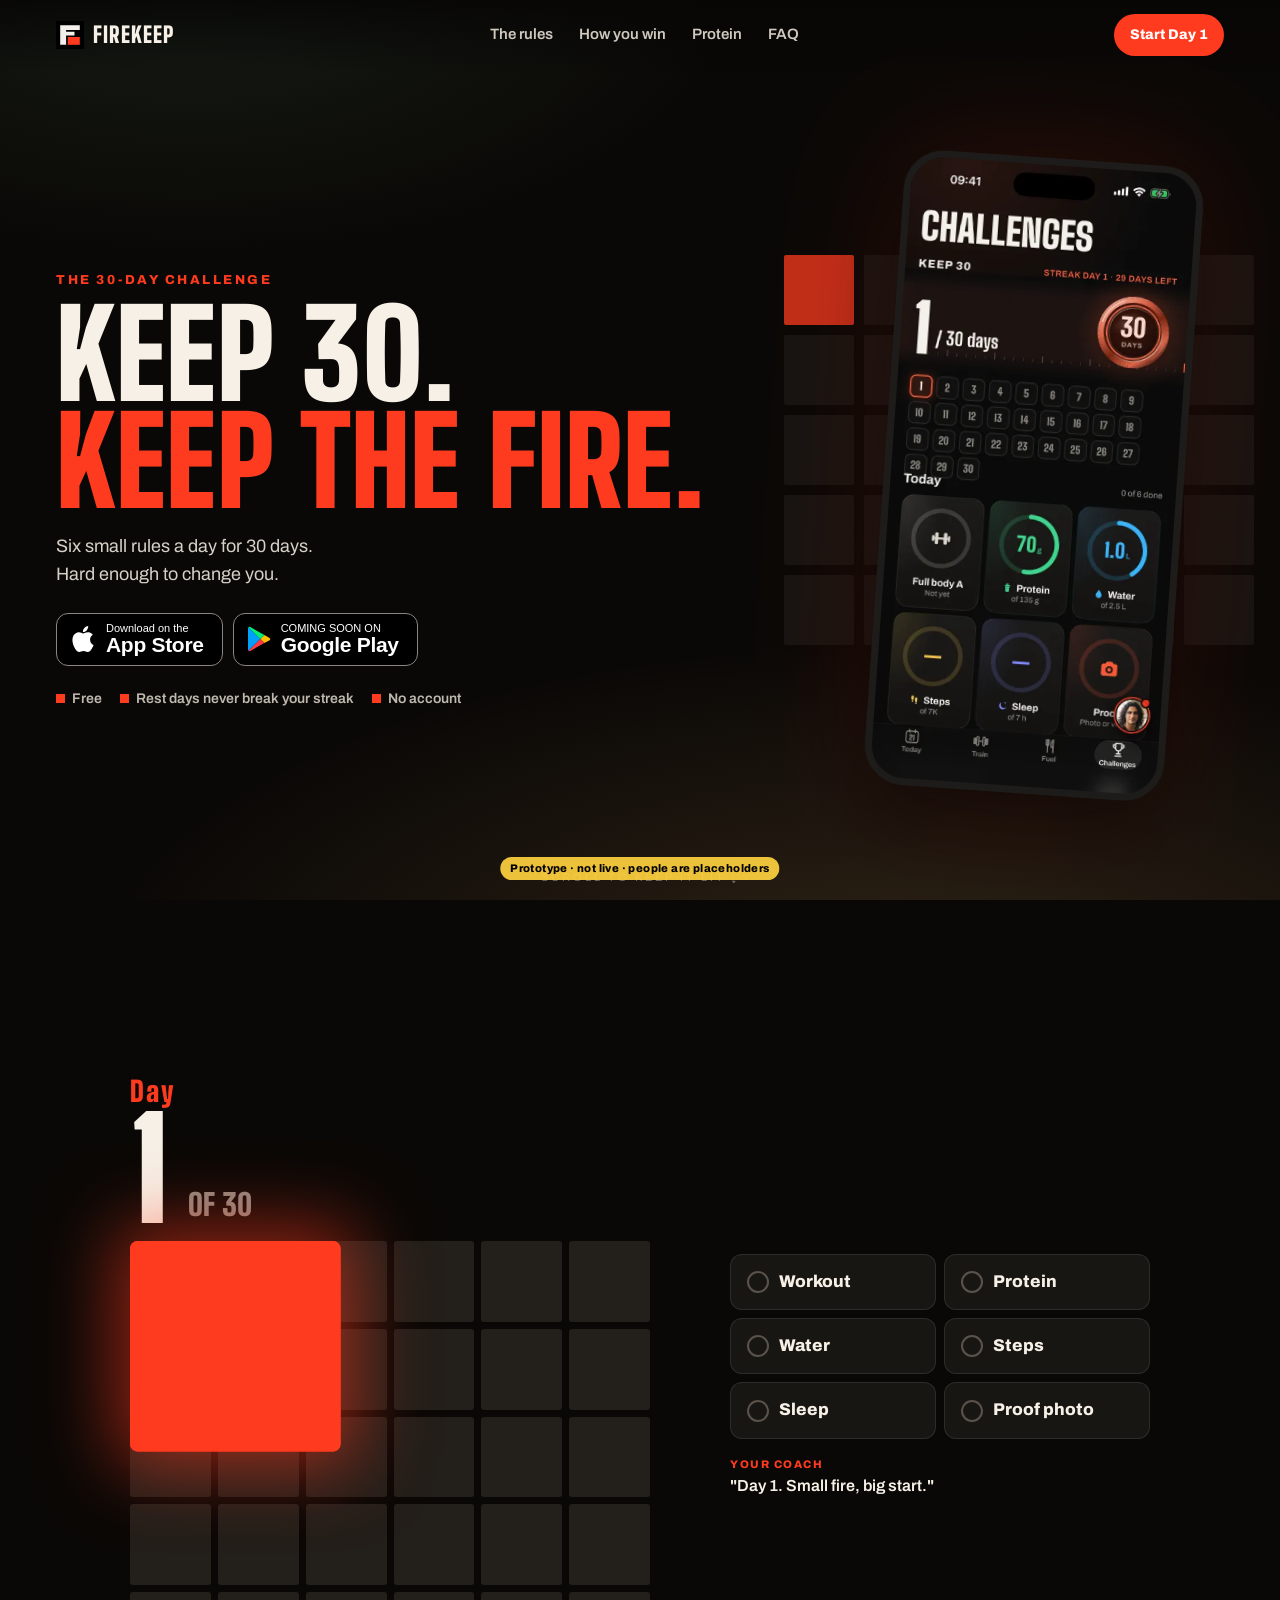
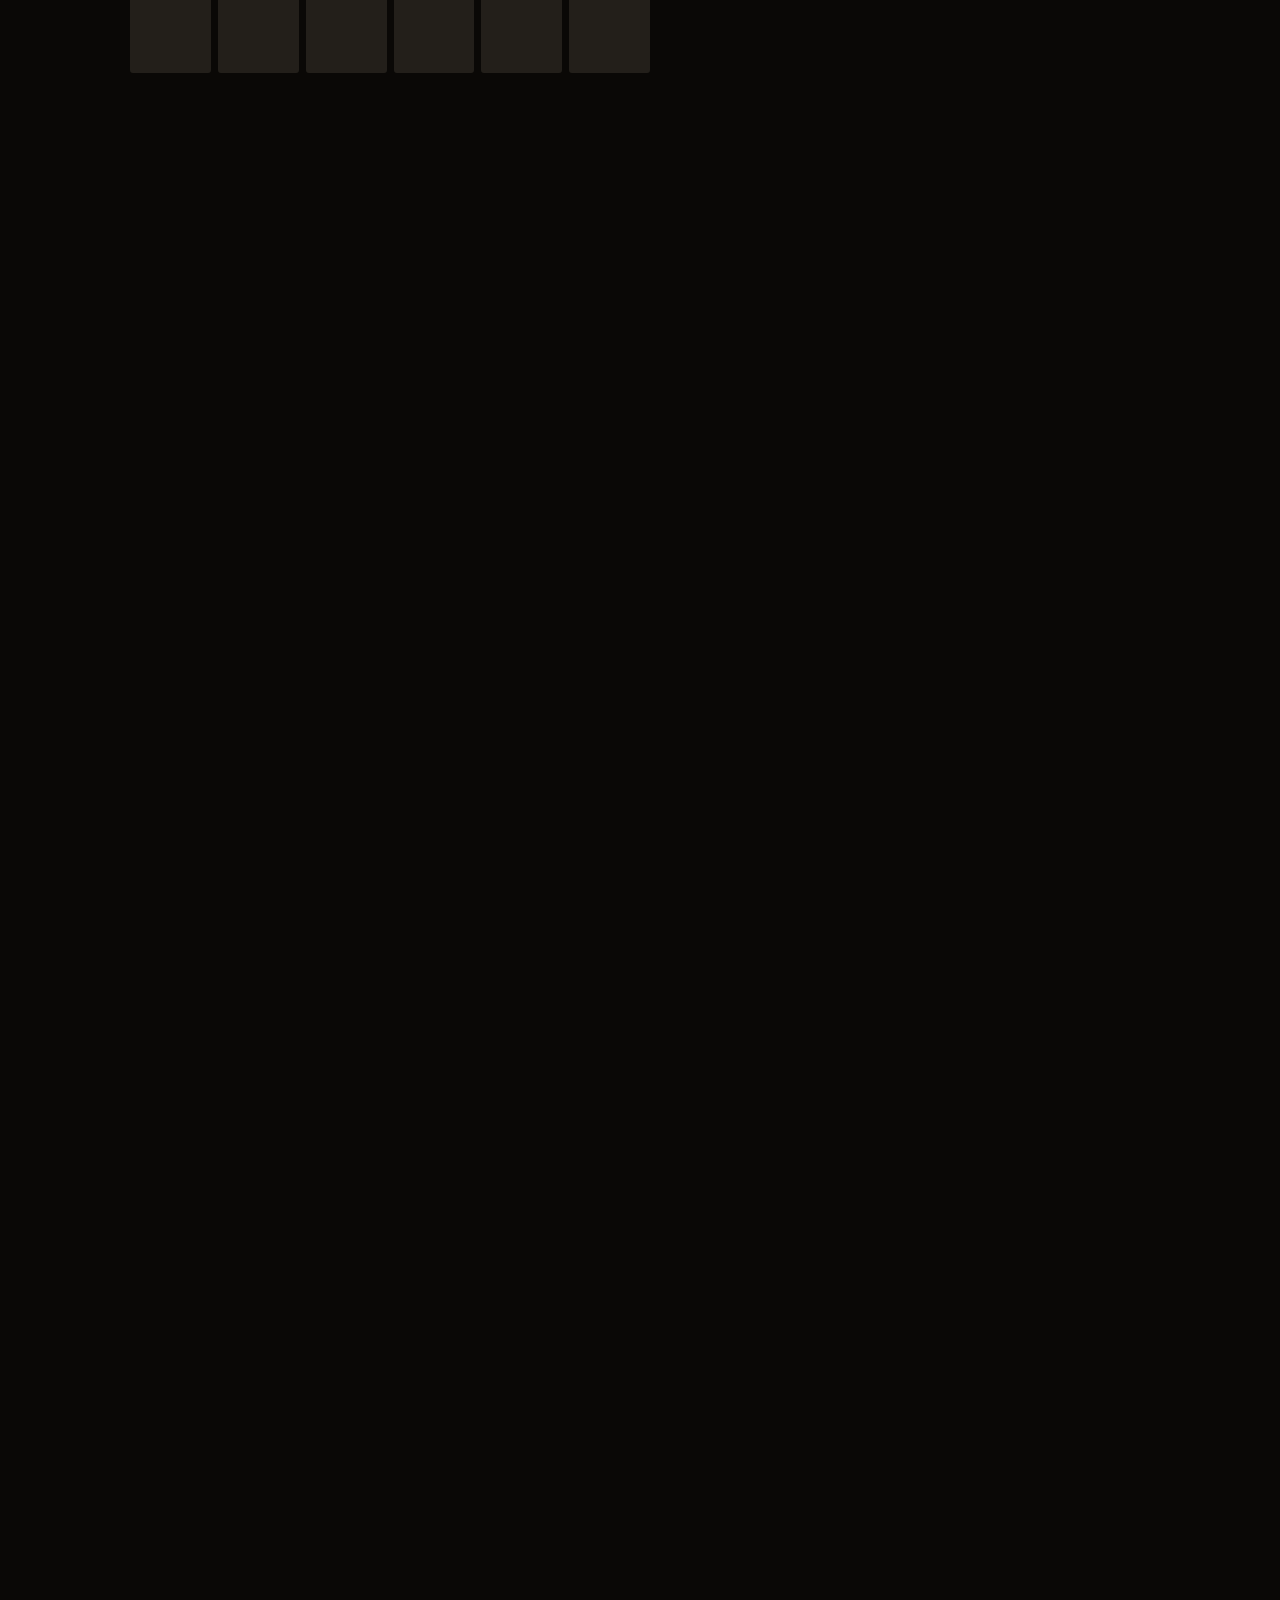
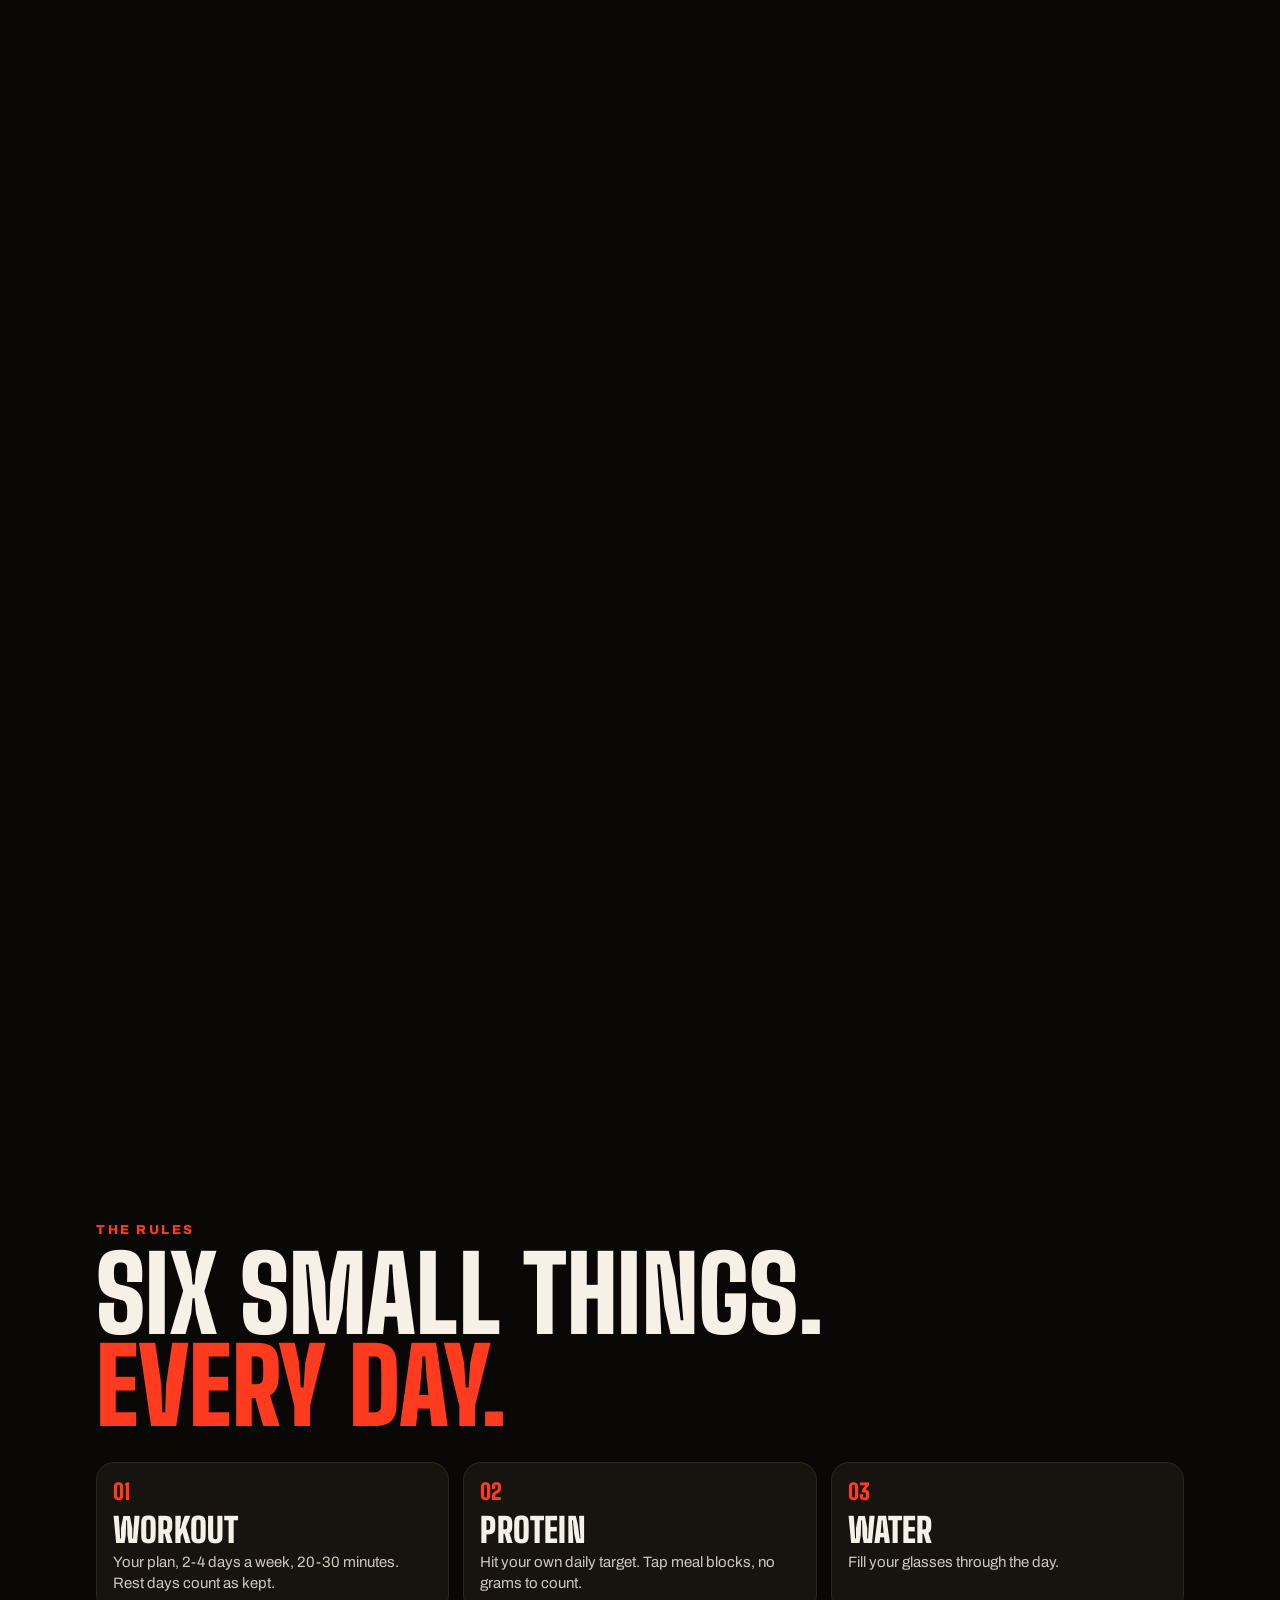
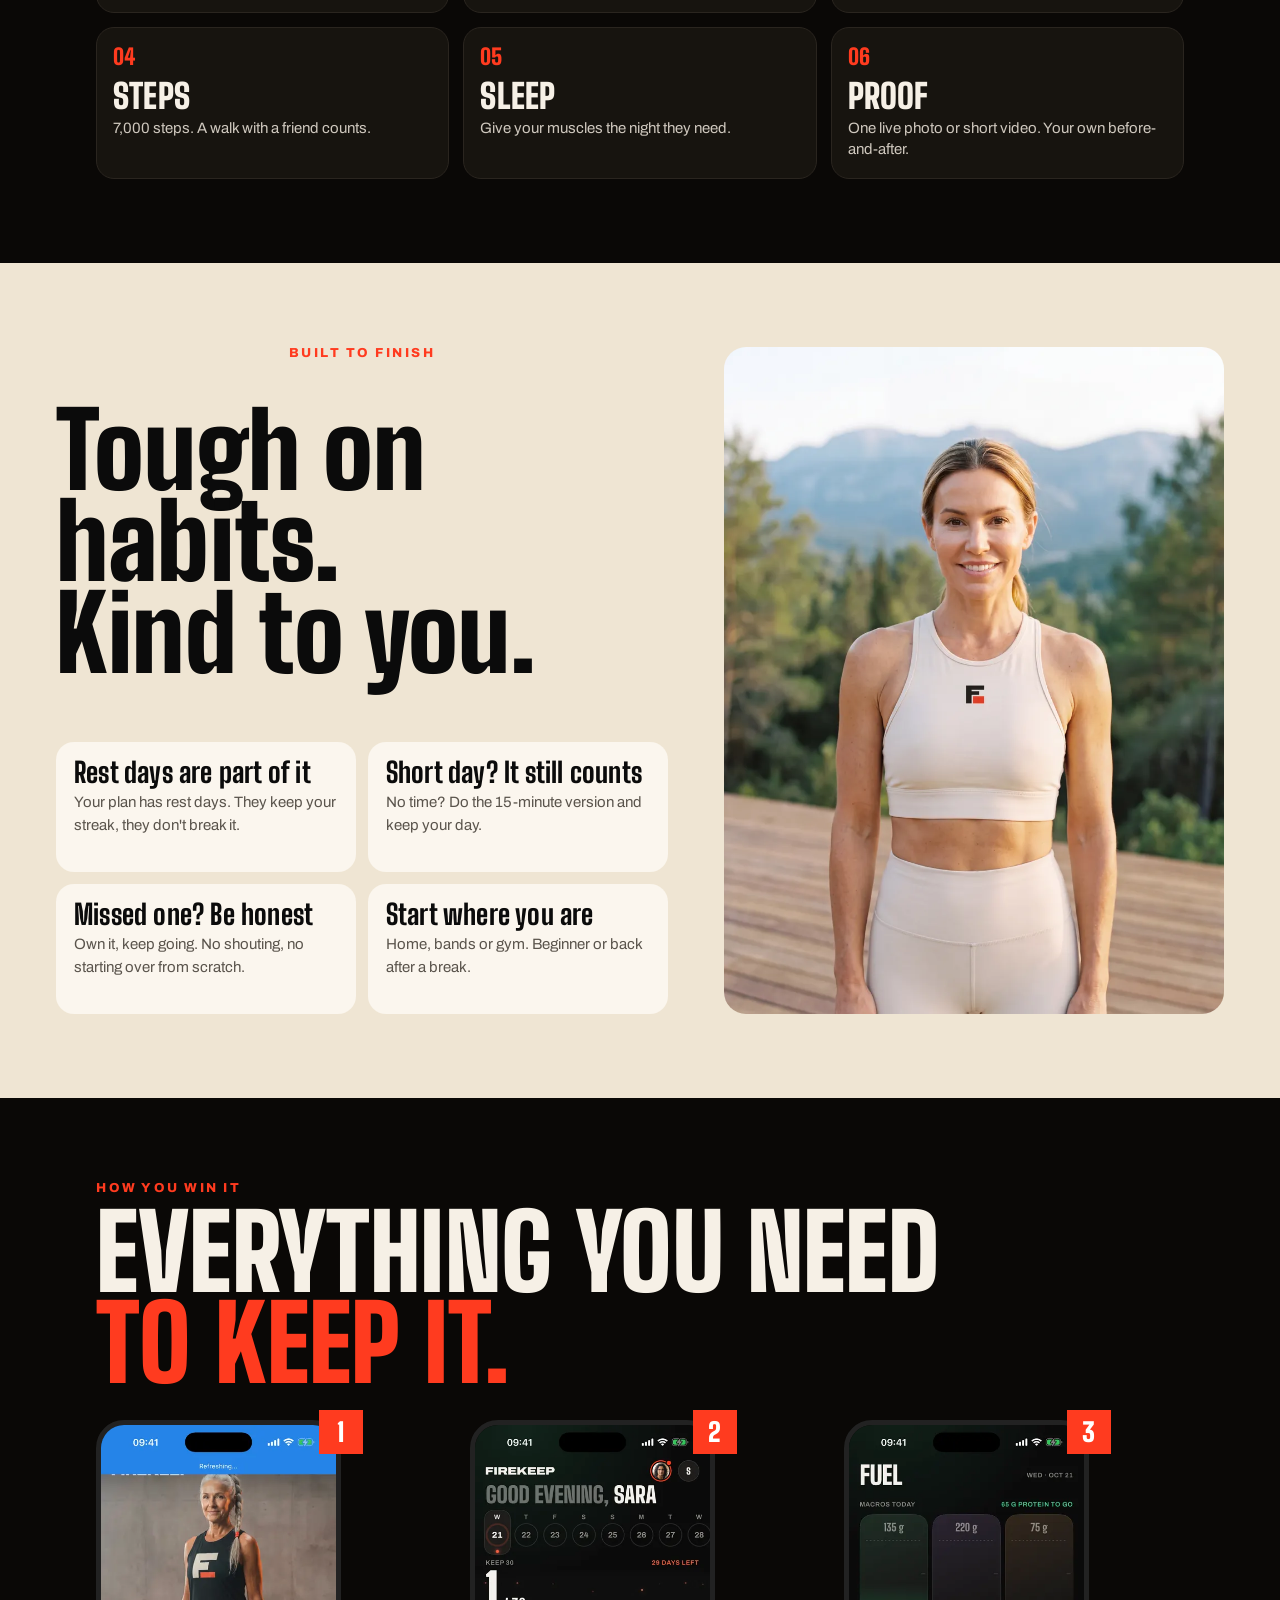
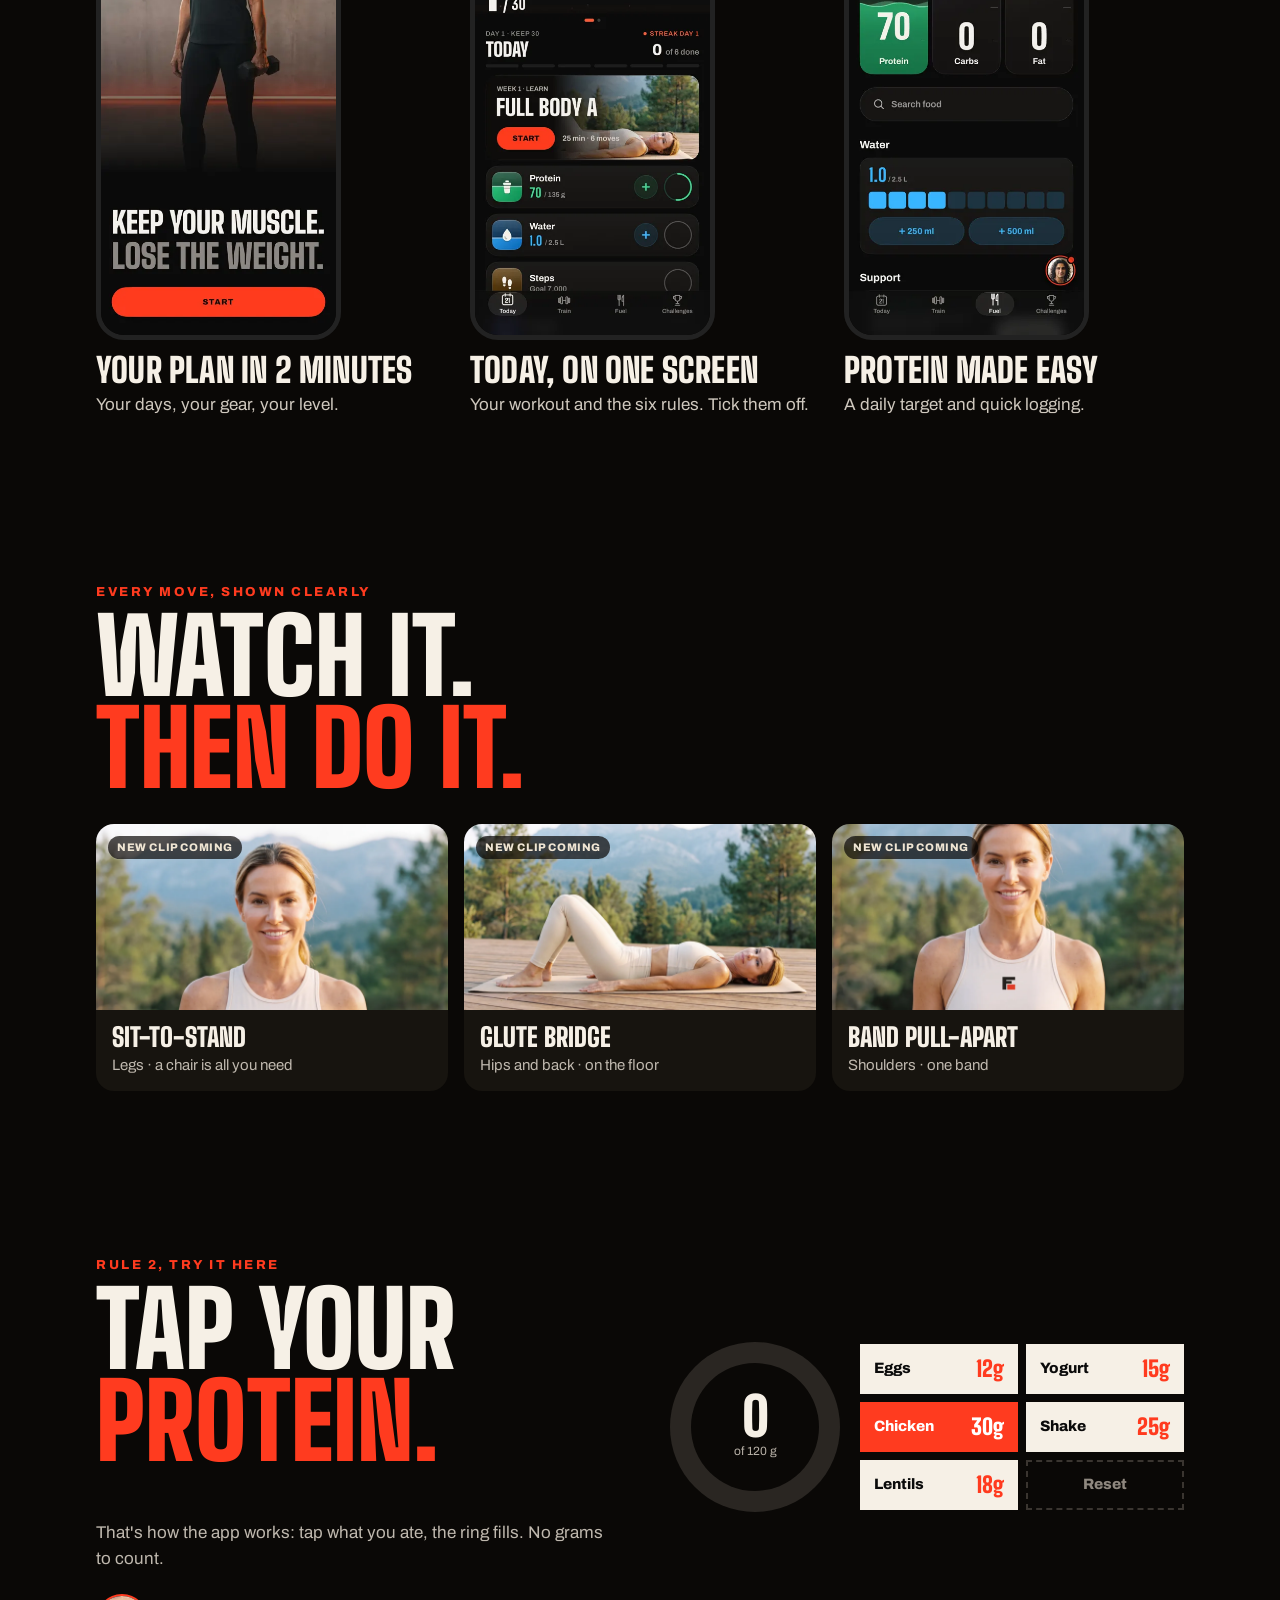
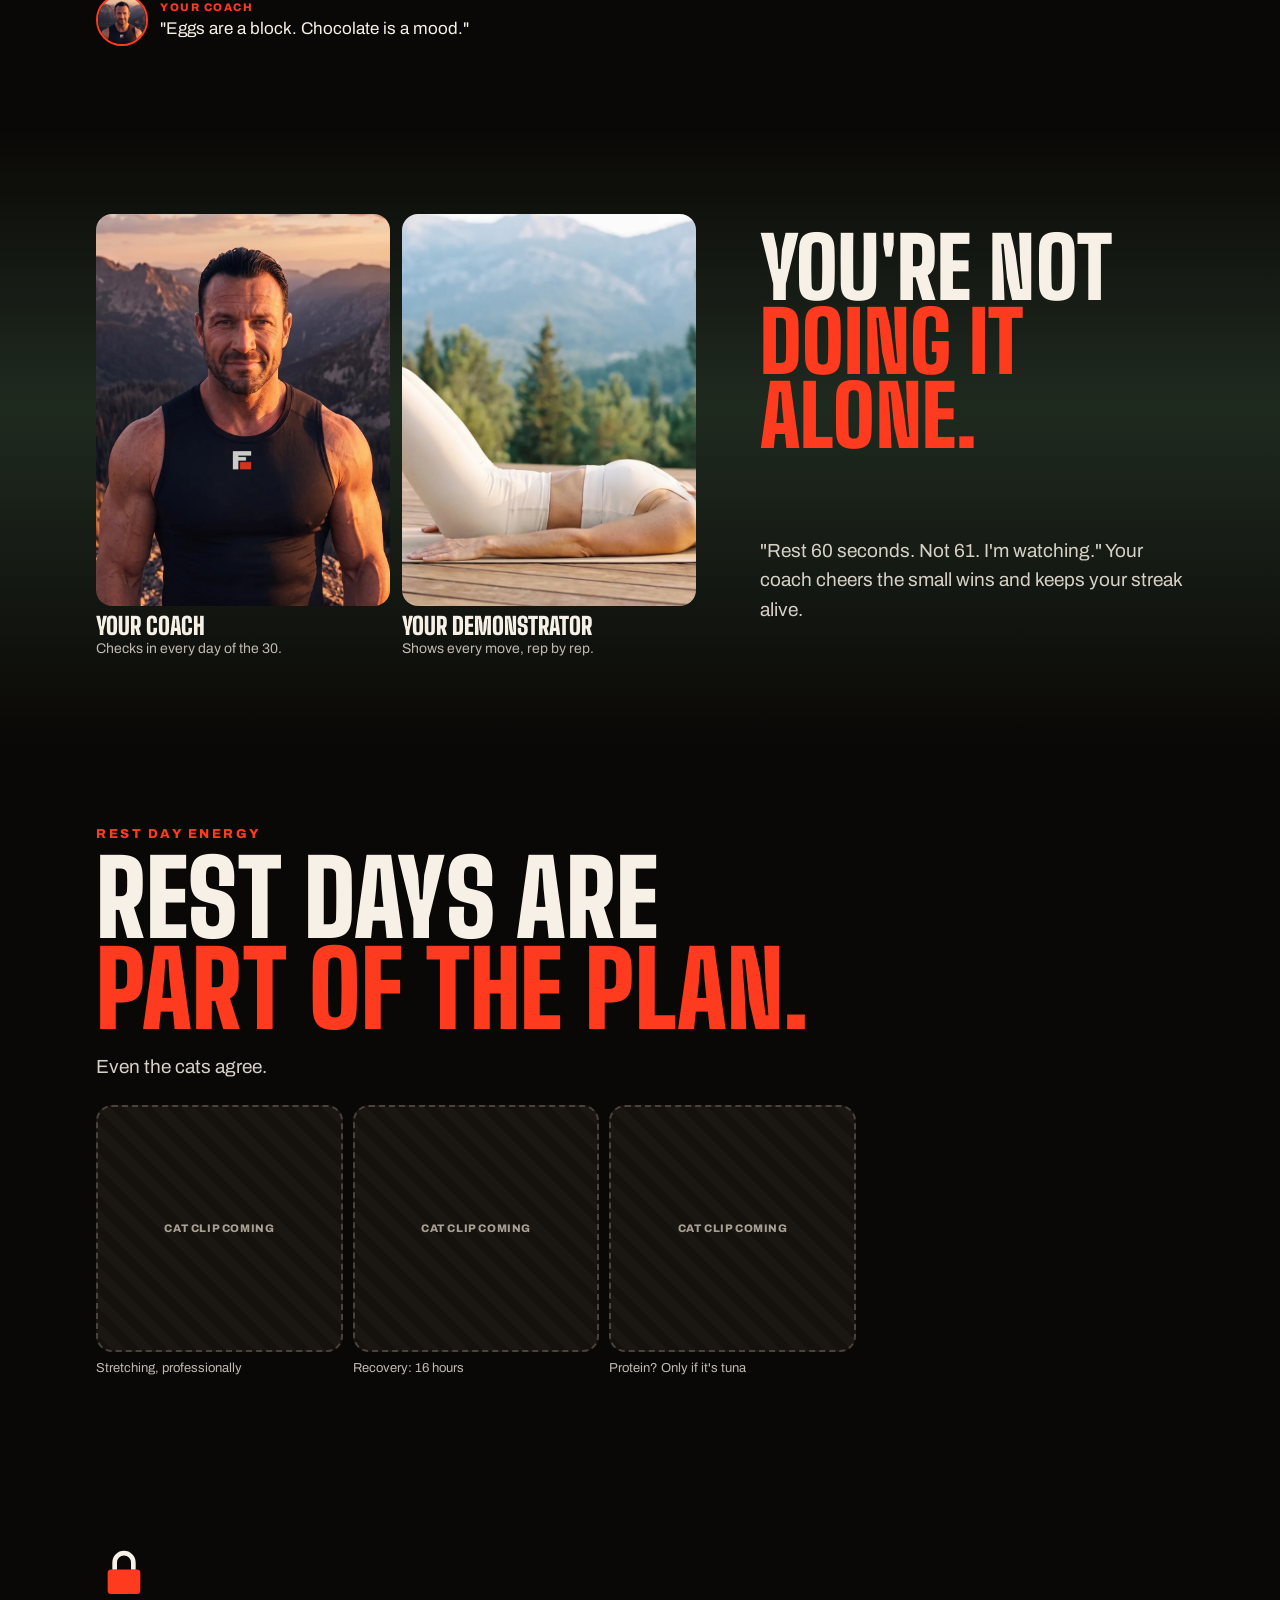
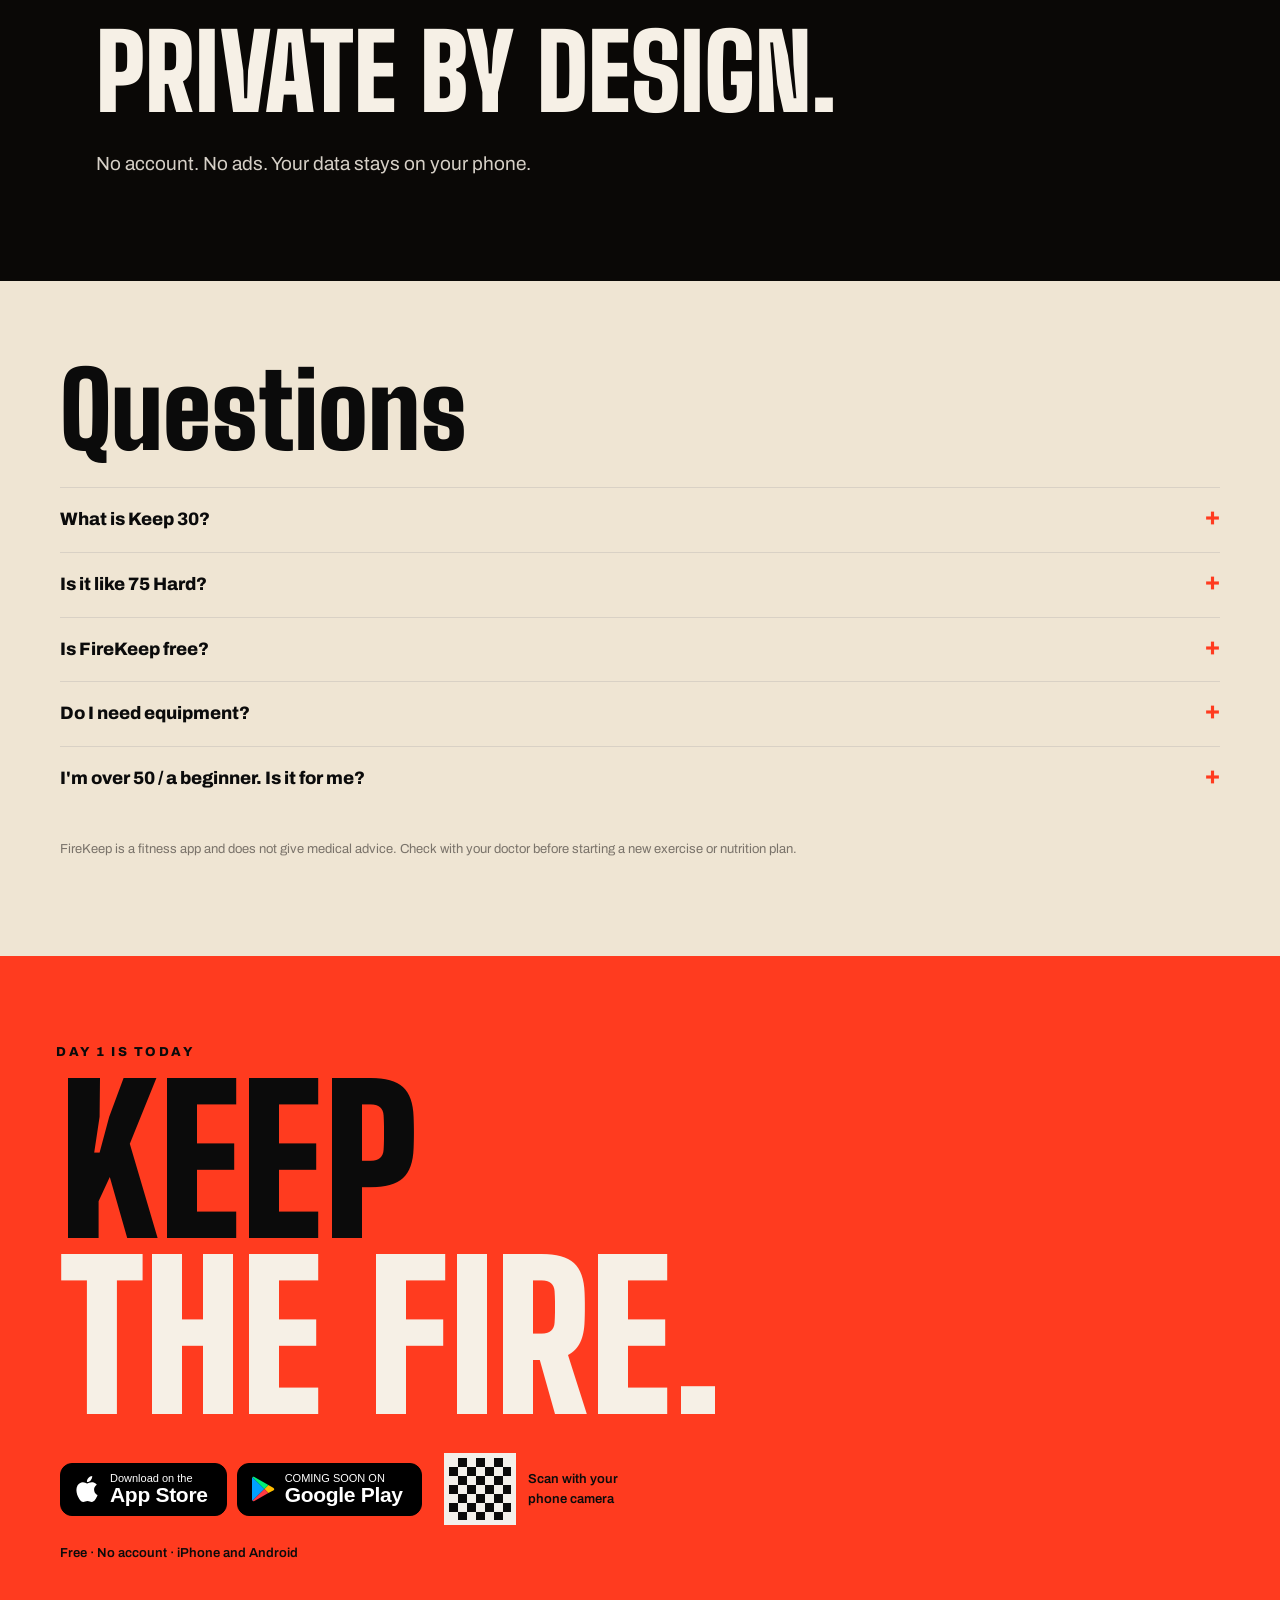
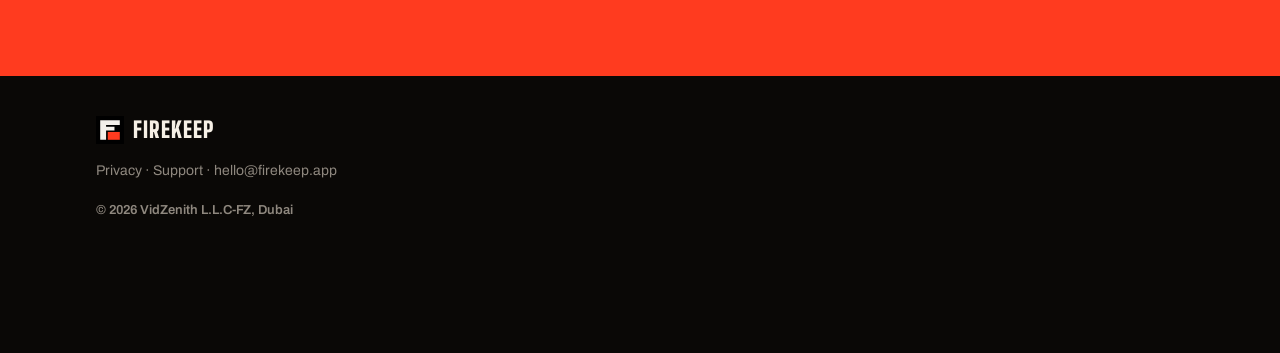
==== new/index.html @ f78c6cb6 "Preview of the new Keep 30 site at /new/ (noindex; homepage unchanged) Co-Authored-By: Claude Opus 5" ====
<!doctype html>
<html lang="en">
<head>
<meta charset="utf-8">
<meta name="viewport" content="width=device-width, initial-scale=1, viewport-fit=cover">
<title>FireKeep · Keep 30, the 30-day challenge</title>
<meta name="description" content="Keep 30 is a kind 30-day challenge: a short workout on your plan days, your protein, water, steps, sleep and one proof photo a day. Free, no account, your data stays on your phone.">
<meta name="theme-color" content="#0a0806">
<meta name="robots" content="noindex">
<link rel="stylesheet" href="styles.css">
</head>
<body>

<div class="proto">Prototype · not live · people are placeholders</div>

<header class="nav">
  <a class="wm" href="#top" aria-label="FireKeep home"><svg viewBox="0 0 100 100" aria-hidden="true"><rect width="100" height="100" fill="#000"/><path d="M15 15h70v17H36v6h30v14H36v33H15z" fill="#f3f0eb"/><rect x="42" y="57" width="43" height="28" fill="#ff3b1f"/></svg><span>FIREKEEP</span></a>
  <nav class="links" aria-label="Sections">
    <a href="#rules">The rules</a><a href="#win">How you win</a><a href="#protein">Protein</a><a href="#faq">FAQ</a>
  </nav>
  <a class="pill" href="#get">Start Day 1</a>
</header>

<main id="top">

<!-- 1 HERO: the challenge -->
<section class="hero" aria-labelledby="h1">
  <div class="hero-grid" aria-hidden="true"><i class="on"></i><i></i><i></i><i></i><i></i><i></i><i></i><i></i><i></i><i></i><i></i><i></i><i></i><i></i><i></i><i></i><i></i><i></i><i></i><i></i><i></i><i></i><i></i><i></i><i></i><i></i><i></i><i></i><i></i><i></i></div>
  <div class="hero-copy">
    <p class="kicker">The 30-day challenge</p>
    <h1 id="h1">Keep 30.<br><em>Keep the fire.</em></h1>
    <p class="sub">Six small rules a day for 30 days.<br>Hard enough to change you.</p>
    <div class="cta-row"><div class="stores"><a class="badge" href="#get" data-store="ios" aria-label="Download on the App Store"><svg class="ap" viewBox="0 0 24 24" aria-hidden="true"><path d="M12.152 6.896c-.948 0-2.415-1.078-3.96-1.04-2.04.027-3.91 1.183-4.961 3.014-2.117 3.675-.546 9.103 1.519 12.09 1.013 1.454 2.208 3.09 3.792 3.039 1.52-.065 2.09-.987 3.935-.987 1.831 0 2.35.987 3.96.948 1.637-.026 2.676-1.48 3.676-2.948 1.156-1.688 1.636-3.325 1.662-3.415-.039-.013-3.182-1.221-3.22-4.857-.026-3.04 2.48-4.494 2.597-4.559-1.429-2.09-3.623-2.324-4.39-2.376-2-.156-3.675 1.09-4.61 1.09zM15.53 3.83c.843-1.012 1.4-2.427 1.245-3.83-1.207.052-2.662.805-3.532 1.818-.78.896-1.454 2.338-1.273 3.714 1.338.104 2.715-.688 3.559-1.701"/></svg><span><small>Download on the</small><b>App Store</b></span></a><a class="badge" href="#get" data-store="android" aria-label="Get it on Google Play"><svg class="gp" viewBox="0 0 24 26" aria-hidden="true"><path d="M1.5 1.2 13.4 13 1.5 24.8c-.3-.2-.5-.6-.5-1.1V2.3c0-.5.2-.9.5-1.1z" fill="#00a0ff"/><path d="M17.4 17 13.4 13l4-4 4.8 2.7c1.4.8 1.4 2 0 2.8z" fill="#ffbc00"/><path d="M17.4 17 13.4 13 1.5 24.8c.4.4 1.1.5 1.9.1z" fill="#ff3a44"/><path d="M17.4 9 3.4 1.1C2.6.7 1.9.8 1.5 1.2L13.4 13z" fill="#00f076"/></svg><span><small>COMING SOON ON</small><b>Google Play</b></span></a></div></div>
    <ul class="proof"><li>Free</li><li>Rest days never break your streak</li><li>No account</li></ul>
  </div>
  <img class="hero-phone" src="assets/img/scr-keep30.webp" alt="The Keep 30 screen in FireKeep: day 1 of 30 and today's rules" width="460" height="1000">
  <p class="scroll-hint" aria-hidden="true">Scroll to keep it lit ↓</p>
</section>

<!-- 2 THE 30 DAYS (scroll-driven) -->
<section class="story" id="story" aria-label="Keep 30, day by day">
  <div class="stage">
    <div class="heat" aria-hidden="true"></div>
    <div class="redbg" aria-hidden="true"></div>

    <div class="stage-grid">
      <div class="board">
        <div class="dayhead"><div class="day"><small>Day</small><span class="num">1</span></div><p class="of">of 30</p></div>
        <div class="g30" aria-hidden="true"></div>
      </div>
      <div class="panel">
        <ul class="ticks" aria-hidden="true">
          <li data-r="workout"><i></i><span class="lbl">Workout</span></li>
          <li data-r="protein"><i></i><span>Protein</span></li>
          <li data-r="water"><i></i><span>Water</span></li>
          <li data-r="steps"><i></i><span>Steps</span></li>
          <li data-r="sleep"><i></i><span>Sleep</span></li>
          <li data-r="proof"><i></i><span>Proof photo</span></li>
        </ul>
        <p class="line"><small>Your coach</small><span class="txt">"Day 1. Small fire, big start."</span></p>
      </div>
    </div>

    <div class="finale">
      <p class="kicker dark">Day 30</p>
      <h2>You kept<br><em>the fire.</em></h2>
      <p>30 days kept. Stronger than Day 1, and you can see it in your numbers.</p>
      <div class="stores"><a class="badge dark" href="#get" data-store="ios" aria-label="Download on the App Store"><svg class="ap" viewBox="0 0 24 24" aria-hidden="true"><path d="M12.152 6.896c-.948 0-2.415-1.078-3.96-1.04-2.04.027-3.91 1.183-4.961 3.014-2.117 3.675-.546 9.103 1.519 12.09 1.013 1.454 2.208 3.09 3.792 3.039 1.52-.065 2.09-.987 3.935-.987 1.831 0 2.35.987 3.96.948 1.637-.026 2.676-1.48 3.676-2.948 1.156-1.688 1.636-3.325 1.662-3.415-.039-.013-3.182-1.221-3.22-4.857-.026-3.04 2.48-4.494 2.597-4.559-1.429-2.09-3.623-2.324-4.39-2.376-2-.156-3.675 1.09-4.61 1.09zM15.53 3.83c.843-1.012 1.4-2.427 1.245-3.83-1.207.052-2.662.805-3.532 1.818-.78.896-1.454 2.338-1.273 3.714 1.338.104 2.715-.688 3.559-1.701"/></svg><span><small>Download on the</small><b>App Store</b></span></a><a class="badge dark" href="#get" data-store="android" aria-label="Get it on Google Play"><svg class="gp" viewBox="0 0 24 26" aria-hidden="true"><path d="M1.5 1.2 13.4 13 1.5 24.8c-.3-.2-.5-.6-.5-1.1V2.3c0-.5.2-.9.5-1.1z" fill="#00a0ff"/><path d="M17.4 17 13.4 13l4-4 4.8 2.7c1.4.8 1.4 2 0 2.8z" fill="#ffbc00"/><path d="M17.4 17 13.4 13 1.5 24.8c.4.4 1.1.5 1.9.1z" fill="#ff3a44"/><path d="M17.4 9 3.4 1.1C2.6.7 1.9.8 1.5 1.2L13.4 13z" fill="#00f076"/></svg><span><small>COMING SOON ON</small><b>Google Play</b></span></a></div>
    </div>
  </div>
</section>

<!-- 3 THE SIX RULES -->
<section class="sec rules-sec" id="rules">
  <p class="eyebrow">The rules</p>
  <h2>Six small things.<br><em>Every day.</em></h2>
  <div class="rule-cards">
    <article><b>01</b><h3>Workout</h3><p>Your plan, 2-4 days a week, 20-30 minutes. Rest days count as kept.</p></article>
    <article><b>02</b><h3>Protein</h3><p>Hit your own daily target. Tap meal blocks, no grams to count.</p></article>
    <article><b>03</b><h3>Water</h3><p>Fill your glasses through the day.</p></article>
    <article><b>04</b><h3>Steps</h3><p>7,000 steps. A walk with a friend counts.</p></article>
    <article><b>05</b><h3>Sleep</h3><p>Give your muscles the night they need.</p></article>
    <article><b>06</b><h3>Proof</h3><p>One live photo or short video. Your own before-and-after.</p></article>
  </div>
</section>

<!-- 4 BUILT TO FINISH (kind, not punishing) -->
<section class="sec light finish" id="finish">
  <p class="eyebrow">Built to finish</p>
  <h2>Tough on habits.<br>Kind to you.</h2>
  <div class="finish-grid">
    <article><h3>Rest days are part of it</h3><p>Your plan has rest days. They keep your streak, they don't break it.</p></article>
    <article><h3>Short day? It still counts</h3><p>No time? Do the 15-minute version and keep your day.</p></article>
    <article><h3>Missed one? Be honest</h3><p>Own it, keep going. No shouting, no starting over from scratch.</p></article>
    <article><h3>Start where you are</h3><p>Home, bands or gym. Beginner or back after a break.</p></article>
  </div>
  <figure class="finish-photo"><img src="assets/img/people/demonstrator-portrait.webp" alt="Your FireKeep demonstrator on a mountain deck" loading="lazy"></figure>
</section>

<!-- 5 HOW YOU WIN IT -->
<section class="sec how" id="win">
  <p class="eyebrow">How you win it</p>
  <h2>Everything you need<br><em>to keep it.</em></h2>
  <ol class="steps">
    <li><img src="assets/img/scr-welcome.webp" alt="FireKeep welcome screen" loading="lazy"><b>1</b><h3>Your plan in 2 minutes</h3><p>Your days, your gear, your level.</p></li>
    <li><img src="assets/img/scr-today.webp" alt="The FireKeep Today screen with the six rules" loading="lazy"><b>2</b><h3>Today, on one screen</h3><p>Your workout and the six rules. Tick them off.</p></li>
    <li><img src="assets/img/scr-fuel.webp" alt="The FireKeep protein and water screen" loading="lazy"><b>3</b><h3>Protein made easy</h3><p>A daily target and quick logging.</p></li>
  </ol>
</section>

<!-- 6 EVERY MOVE -->
<section class="sec moves" id="moves">
  <p class="eyebrow">Every move, shown clearly</p>
  <h2>Watch it.<br><em>Then do it.</em></h2>
  <div class="cards">
    <figure class="slot"><img src="assets/img/clips/slot-sit-to-stand.webp" alt="Sit-to-stand, shown by the demonstrator" loading="lazy"><figcaption><b>Sit-to-stand</b>Legs · a chair is all you need</figcaption></figure>
    <figure class="slot"><img src="assets/img/clips/slot-glute-bridge.webp" alt="Glute bridge, shown by the demonstrator" loading="lazy"><figcaption><b>Glute bridge</b>Hips and back · on the floor</figcaption></figure>
    <figure class="slot"><img src="assets/img/clips/slot-band-pull-apart.webp" alt="Band pull-apart, shown by the demonstrator" loading="lazy"><figcaption><b>Band pull-apart</b>Shoulders · one band</figcaption></figure>
  </div>
</section>

<!-- 7 PROTEIN (try it) -->
<section class="sec protein" id="protein">
  <p class="eyebrow">Rule 2, try it here</p>
  <h2>Tap your<br><em>protein.</em></h2>
  <div class="pdemo">
    <div class="ring" role="img" aria-label="Protein ring"><div><span class="pg">0</span><small>of 120 g</small></div></div>
    <div class="pblocks">
      <button type="button" data-g="12">Eggs <b>12g</b></button>
      <button type="button" data-g="15">Yogurt <b>15g</b></button>
      <button type="button" data-g="30">Chicken <b>30g</b></button>
      <button type="button" data-g="25">Shake <b>25g</b></button>
      <button type="button" data-g="18">Lentils <b>18g</b></button>
      <button type="button" class="reset">Reset</button>
    </div>
  </div>
  <p class="note">That's how the app works: tap what you ate, the ring fills. No grams to count.</p>
  <p class="coachline"><img src="assets/img/people/coach.webp" alt=""><span><small>Your coach</small>"Eggs are a block. Chocolate is a mood."</span></p>
</section>

<!-- 8 COACH + DEMONSTRATOR -->
<section class="sec coach" id="coach">
  <div class="pair">
    <figure><img src="assets/img/people/coach.webp" alt="Your FireKeep coach" loading="lazy"><figcaption><b>Your coach</b>Checks in every day of the 30.</figcaption></figure>
    <figure><img src="assets/img/people/demonstrator-home.webp" alt="Your FireKeep demonstrator doing a glute bridge" loading="lazy"><figcaption><b>Your demonstrator</b>Shows every move, rep by rep.</figcaption></figure>
  </div>
  <h2>You're not<br><em>doing it alone.</em></h2>
  <p class="lead">"Rest 60 seconds. Not 61. I'm watching." Your coach cheers the small wins and keeps your streak alive.</p>
</section>

<!-- 9 REST DAY BREAK (playful) -->
<section class="sec cats" id="cats">
  <p class="eyebrow">Rest day energy</p>
  <h2>Rest days are<br><em>part of the plan.</em></h2>
  <p class="lead">Even the cats agree.</p>
  <div class="catrow">
    <figure class="catslot"><span>Cat clip coming</span><figcaption>Stretching, professionally</figcaption></figure>
    <figure class="catslot"><span>Cat clip coming</span><figcaption>Recovery: 16 hours</figcaption></figure>
    <figure class="catslot"><span>Cat clip coming</span><figcaption>Protein? Only if it's tuna</figcaption></figure>
  </div>
</section>

<!-- 10 PRIVATE -->
<section class="sec private">
  <svg viewBox="0 0 48 48" aria-hidden="true"><rect x="10" y="21" width="28" height="21" rx="3" fill="#ff3b1f"/><path d="M16 21v-6a8 8 0 0 1 16 0v6" fill="none" stroke="#f6f0e6" stroke-width="4"/></svg>
  <h2>Private by design.</h2>
  <p class="lead">No account. No ads. Your data stays on your phone.</p>
</section>

<!-- 11 FAQ (light) -->
<section class="sec light faq" id="faq">
  <h2>Questions</h2>
  <details><summary>What is Keep 30?</summary><p>A 30-day challenge inside FireKeep. Every day you keep six small rules: your workout on plan days, protein, water, steps, sleep and one proof photo.</p></details>
  <details><summary>Is it like 75 Hard?</summary><p>It's built on the same idea, daily rules and a streak, but made for real life: rest days count, short days count, and missing one doesn't wipe your progress.</p></details>
  <details><summary>Is FireKeep free?</summary><p>Yes. FireKeep is free on iPhone and Android.</p></details>
  <details><summary>Do I need equipment?</summary><p>No. Start with bodyweight and a chair. Add a band or use a gym when you're ready.</p></details>
  <details><summary>I'm over 50 / a beginner. Is it for me?</summary><p>Yes. You pick your level and your days, and every move is shown clearly. Check with your doctor before starting a new exercise or nutrition plan.</p></details>
  <p class="disclaimer">FireKeep is a fitness app and does not give medical advice. Check with your doctor before starting a new exercise or nutrition plan.</p>
</section>

<!-- 12 FINAL CALL -->
<section class="final" id="get">
  <p class="kicker dark">Day 1 is today</p>
  <h2>Keep<br><em>the fire.</em></h2>
  <div class="final-row"><div class="stores"><a class="badge dark" href="#get" data-store="ios" aria-label="Download on the App Store"><svg class="ap" viewBox="0 0 24 24" aria-hidden="true"><path d="M12.152 6.896c-.948 0-2.415-1.078-3.96-1.04-2.04.027-3.91 1.183-4.961 3.014-2.117 3.675-.546 9.103 1.519 12.09 1.013 1.454 2.208 3.09 3.792 3.039 1.52-.065 2.09-.987 3.935-.987 1.831 0 2.35.987 3.96.948 1.637-.026 2.676-1.48 3.676-2.948 1.156-1.688 1.636-3.325 1.662-3.415-.039-.013-3.182-1.221-3.22-4.857-.026-3.04 2.48-4.494 2.597-4.559-1.429-2.09-3.623-2.324-4.39-2.376-2-.156-3.675 1.09-4.61 1.09zM15.53 3.83c.843-1.012 1.4-2.427 1.245-3.83-1.207.052-2.662.805-3.532 1.818-.78.896-1.454 2.338-1.273 3.714 1.338.104 2.715-.688 3.559-1.701"/></svg><span><small>Download on the</small><b>App Store</b></span></a><a class="badge dark" href="#get" data-store="android" aria-label="Get it on Google Play"><svg class="gp" viewBox="0 0 24 26" aria-hidden="true"><path d="M1.5 1.2 13.4 13 1.5 24.8c-.3-.2-.5-.6-.5-1.1V2.3c0-.5.2-.9.5-1.1z" fill="#00a0ff"/><path d="M17.4 17 13.4 13l4-4 4.8 2.7c1.4.8 1.4 2 0 2.8z" fill="#ffbc00"/><path d="M17.4 17 13.4 13 1.5 24.8c.4.4 1.1.5 1.9.1z" fill="#ff3a44"/><path d="M17.4 9 3.4 1.1C2.6.7 1.9.8 1.5 1.2L13.4 13z" fill="#00f076"/></svg><span><small>COMING SOON ON</small><b>Google Play</b></span></a></div><div class="qr" aria-hidden="true"><i></i><span>Scan with your<br>phone camera</span></div></div>
  <p class="small">Free · No account · iPhone and Android</p>
</section>
</main>

<footer class="foot">
  <a class="wm" href="#top"><svg viewBox="0 0 100 100" aria-hidden="true"><rect width="100" height="100" fill="#000"/><path d="M15 15h70v17H36v6h30v14H36v33H15z" fill="#f3f0eb"/><rect x="42" y="57" width="43" height="28" fill="#ff3b1f"/></svg><span>FIREKEEP</span></a>
  <p><a href="https://firekeep.app/privacy.html">Privacy</a> · <a href="https://firekeep.app/support.html">Support</a> · <a href="mailto:hello@firekeep.app">hello@firekeep.app</a></p>
  <p class="small">© 2026 VidZenith L.L.C-FZ, Dubai</p>
</footer>

<div class="sticky-cta"><div class="stores"><a class="badge mini" href="#get" data-store="ios" aria-label="Download on the App Store"><svg class="ap" viewBox="0 0 24 24" aria-hidden="true"><path d="M12.152 6.896c-.948 0-2.415-1.078-3.96-1.04-2.04.027-3.91 1.183-4.961 3.014-2.117 3.675-.546 9.103 1.519 12.09 1.013 1.454 2.208 3.09 3.792 3.039 1.52-.065 2.09-.987 3.935-.987 1.831 0 2.35.987 3.96.948 1.637-.026 2.676-1.48 3.676-2.948 1.156-1.688 1.636-3.325 1.662-3.415-.039-.013-3.182-1.221-3.22-4.857-.026-3.04 2.48-4.494 2.597-4.559-1.429-2.09-3.623-2.324-4.39-2.376-2-.156-3.675 1.09-4.61 1.09zM15.53 3.83c.843-1.012 1.4-2.427 1.245-3.83-1.207.052-2.662.805-3.532 1.818-.78.896-1.454 2.338-1.273 3.714 1.338.104 2.715-.688 3.559-1.701"/></svg><span><small>Download on the</small><b>App Store</b></span></a><a class="badge mini" href="#get" data-store="android" aria-label="Get it on Google Play"><svg class="gp" viewBox="0 0 24 26" aria-hidden="true"><path d="M1.5 1.2 13.4 13 1.5 24.8c-.3-.2-.5-.6-.5-1.1V2.3c0-.5.2-.9.5-1.1z" fill="#00a0ff"/><path d="M17.4 17 13.4 13l4-4 4.8 2.7c1.4.8 1.4 2 0 2.8z" fill="#ffbc00"/><path d="M17.4 17 13.4 13 1.5 24.8c.4.4 1.1.5 1.9.1z" fill="#ff3a44"/><path d="M17.4 9 3.4 1.1C2.6.7 1.9.8 1.5 1.2L13.4 13z" fill="#00f076"/></svg><span><small>COMING SOON ON</small><b>Google Play</b></span></a></div></div>

<script src="app.js" defer></script>
</body>
</html>
---- new/styles.css ----
@property --pct{syntax:"<number>";inherits:false;initial-value:0}
@font-face{font-family:"Big Shoulders";src:url(assets/fonts/BigShouldersDisplay_900Black.ttf) format("truetype");font-weight:900;font-display:swap}
@font-face{font-family:"Big Shoulders";src:url(assets/fonts/BigShouldersDisplay_800ExtraBold.ttf) format("truetype");font-weight:800;font-display:swap}
@font-face{font-family:Archivo;src:url(assets/fonts/Archivo_400Regular.ttf) format("truetype");font-weight:400;font-display:swap}
@font-face{font-family:Archivo;src:url(assets/fonts/Archivo_600SemiBold.ttf) format("truetype");font-weight:600;font-display:swap}
@font-face{font-family:Archivo;src:url(assets/fonts/Archivo_800ExtraBold.ttf) format("truetype");font-weight:800;font-display:swap}

:root{
  --coal:#0b0b0b;--coal2:#17140f;--ink:#0a0806;--bone:#f6f0e6;--sand:#e7e0d5;--oat:#efe5d3;--oat2:#fbf6ee;--sun:#f6b26b;--forest:#1f2a1f;--heat:#ff3b1f;--ember:#a3200e;--muted:#b9b2a8;
  --display:"Big Shoulders",Impact,"Arial Narrow",sans-serif;
  --body:Archivo,-apple-system,Helvetica,Arial,sans-serif;
  --gut:20px;
}
*{box-sizing:border-box}
html{-webkit-text-size-adjust:100%;scroll-behavior:smooth}
body{margin:0;background:var(--ink);color:var(--bone);font:17px/1.55 var(--body);-webkit-font-smoothing:antialiased;overflow-x:hidden}
img{max-width:100%;display:block}
a{color:inherit}
h1,h2,h3{font-family:var(--display);font-weight:900;text-transform:uppercase;letter-spacing:.2px;margin:0;line-height:.88}
em{font-style:normal;color:var(--heat)}

.proto{position:fixed;left:50%;top:max(66px,calc(env(safe-area-inset-top) + 58px));transform:translateX(-50%);z-index:60;background:#ffd23f;color:#000;font:800 11px/1 var(--body);letter-spacing:.4px;padding:6px 10px;border-radius:999px;white-space:nowrap;pointer-events:none;opacity:.92}

/* nav */
.nav{position:fixed;top:0;left:0;right:0;z-index:50;display:flex;align-items:center;justify-content:space-between;gap:16px;padding:14px var(--gut);padding-top:max(14px,env(safe-area-inset-top));background:linear-gradient(180deg,rgba(7,6,5,.85),rgba(7,6,5,0));transition:background .3s}
.nav.solid{background:rgba(7,6,5,.88);-webkit-backdrop-filter:blur(12px);backdrop-filter:blur(12px)}
.wm{display:flex;align-items:center;gap:9px;text-decoration:none;font:900 22px/1 var(--display);letter-spacing:1px}
.wm svg{width:28px;height:28px}
.links{display:none;gap:26px;font-weight:600;font-size:15px;color:#cfc8be}
.links a{text-decoration:none}.links a:hover{color:var(--bone)}
.pill{background:var(--heat);color:#fff;text-decoration:none;font-weight:800;font-size:14px;padding:10px 16px;border-radius:999px;min-height:40px;display:inline-flex;align-items:center}

/* badge */
.badge{display:inline-flex;align-items:center;gap:10px;background:#000;color:#fff;border:1.5px solid #8a8580;border-radius:12px;padding:9px 18px 9px 13px;text-decoration:none;font-family:-apple-system,Helvetica,Arial,sans-serif;line-height:1.05;min-height:52px}
.badge .ap{width:26px;height:26px;fill:currentColor}
.badge small{display:block;font-size:11px}.badge b{font-size:21px;font-weight:600;letter-spacing:-.3px}
.badge.dark{border-color:#000}
.badge .gp{width:24px;height:26px}
.stores{display:flex;flex-wrap:wrap;gap:10px}
@media (max-width:420px){.stores .badge{padding:8px 13px 8px 10px;min-height:48px;gap:8px}.stores .badge b{font-size:17px}.stores .badge small{font-size:10px}.stores .badge .ap{width:22px;height:22px}.stores .badge .gp{width:20px;height:22px}}
.badge.mini{min-height:44px;padding:6px 12px 6px 9px;gap:7px;border-color:#3a3632}
.badge.mini b{font-size:16px}.badge.mini small{font-size:9px}.badge.mini .ap{width:20px;height:20px}.badge.mini .gp{width:18px;height:20px}

/* hero */
.hero{position:relative;min-height:100svh;background:radial-gradient(90% 55% at 70% 110%,rgba(246,178,107,.16),transparent 70%),radial-gradient(60% 40% at 15% 0%,rgba(31,42,31,.55),transparent 70%);display:flex;flex-direction:column;justify-content:flex-end;padding:120px var(--gut) 56px;overflow:hidden}
/* hero: the 30 squares, Day 1 glowing */
.hero-grid{position:absolute;left:var(--gut);right:var(--gut);top:92px;display:grid;grid-template-columns:repeat(10,1fr);gap:6px;opacity:.9}
.hero-grid i{aspect-ratio:1;background:#1c1915;border-radius:2px}
.hero-grid i.on{background:var(--heat);animation:breathe 3.2s ease-in-out infinite}
@keyframes breathe{0%,100%{box-shadow:0 0 16px 3px rgba(255,59,31,.5),0 0 50px 14px rgba(255,59,31,.16)}50%{box-shadow:0 0 26px 7px rgba(255,59,31,.7),0 0 80px 26px rgba(255,59,31,.28)}}
.kicker{font:800 13px/1 var(--body);letter-spacing:2.5px;text-transform:uppercase;color:var(--heat);margin:0 0 14px}
.kicker.dark{color:var(--coal)}
.hero h1{font-size:clamp(64px,19vw,148px)}
.sub{font-size:18px;color:#d6d0c7;max-width:34ch;margin:18px 0 24px}
.cta-row{display:flex;align-items:center;gap:16px;flex-wrap:wrap}
.soon{font-size:13px;color:#8f887f}
.proof{list-style:none;padding:0;margin:22px 0 0;display:flex;flex-wrap:wrap;gap:8px 18px;font-size:14px;font-weight:600;color:#bfb8ae}
.proof li::before{content:"";display:inline-block;width:9px;height:9px;background:var(--heat);margin-right:7px}
.hero-phone{display:none}
.scroll-hint{position:absolute;bottom:14px;left:0;right:0;text-align:center;font-size:11px;letter-spacing:3px;text-transform:uppercase;color:#6f685f;margin:0}

/* story: 30 days, six rules a day */
.story{position:relative;height:560svh}
.stage{position:sticky;top:0;height:100svh;overflow:hidden;background:var(--ink)}
.heat{position:absolute;inset:0;background:radial-gradient(130% 75% at 50% 105%,#f6b26b 0%,#ff6a2a 14%,#ff3b1f 30%,#a3200e 52%,#2a0d06 80%,#0a0806 100%);opacity:calc(var(--warm,0)*.92)}
.redbg{position:absolute;inset:0;background:var(--heat);opacity:var(--red,0)}
.stage-grid{position:relative;height:100%;padding:80px var(--gut) 96px;display:flex;flex-direction:column;justify-content:center;gap:24px;opacity:calc(1 - var(--red,0))}
.dayhead{display:flex;align-items:flex-end;gap:12px;margin-bottom:16px;opacity:var(--intro,0)}
.day{font:900 104px/.8 var(--display)}
.day small{display:block;font-size:28px;line-height:1;letter-spacing:2px;color:var(--heat);margin-bottom:8px}
.of{margin:0 0 6px;font:900 30px/1 var(--display);color:#8f887f;text-transform:uppercase}
.g30{display:grid;grid-template-columns:repeat(6,1fr);gap:7px}
.g30 i{aspect-ratio:1;background:#231f1a;border-radius:3px;opacity:var(--intro,0);transition:background .25s,box-shadow .25s}
.g30 i:first-child{opacity:1;transform:scale(calc(1 + 1.6*(1 - var(--intro,0))));transform-origin:0 0;background:var(--heat);box-shadow:0 0 28px 6px rgba(255,59,31,.55)}
.g30 i.on{background:var(--heat);box-shadow:0 0 10px rgba(255,59,31,.65)}
.g30 i.now{background:transparent;outline:2px solid var(--heat);outline-offset:-2px}
.g30 i.now:first-child{background:var(--heat)}
.panel{display:flex;flex-direction:column;gap:18px;opacity:var(--intro,0)}
.ticks{list-style:none;padding:0;margin:0;display:grid;grid-template-columns:1fr 1fr;gap:8px}
.ticks li{display:flex;align-items:center;gap:10px;background:rgba(246,240,230,.06);border:1px solid rgba(246,240,230,.1);border-radius:12px;padding:10px 12px;font-weight:700;font-size:15px;transition:background .2s}
.ticks i{width:22px;height:22px;border-radius:50%;border:2px solid #5a534b;flex:none;display:grid;place-items:center}
.ticks li.done{background:rgba(255,59,31,.16);border-color:rgba(255,59,31,.4)}
.ticks li.done i{background:var(--heat);border-color:var(--heat)}
.ticks li.done i::after{content:"";width:9px;height:5px;border-left:2.5px solid #fff;border-bottom:2.5px solid #fff;transform:rotate(-45deg) translate(1px,-1px)}
.line{margin:0;font-size:16px;font-weight:600;line-height:1.35}
.line small{display:block;font-size:11px;letter-spacing:1.5px;font-weight:800;text-transform:uppercase;color:var(--heat);margin-bottom:3px}
.finale{position:absolute;inset:0;display:flex;flex-direction:column;justify-content:center;padding:80px var(--gut) 40px;color:var(--coal);opacity:var(--fin,0);transform:translateY(calc(30px*(1 - var(--fin,0))));pointer-events:none}
.finale.live{pointer-events:auto}
.finale h2{font-size:clamp(78px,22vw,170px)}
.finale h2 em{color:var(--bone)}
.finale .stores{align-self:flex-start}
.finale p{font-size:18px;font-weight:600;max-width:30ch;margin:16px 0 22px}

/* sections */
.sec{padding:84px var(--gut);max-width:1200px;margin:0 auto}
.eyebrow{font:800 13px/1 var(--body);letter-spacing:2.5px;text-transform:uppercase;color:var(--heat);margin:0 0 12px}
.sec h2{font-size:clamp(54px,15vw,104px);margin-bottom:30px}
.lead{font-size:19px;color:#d6d0c7;max-width:40ch}
.steps{list-style:none;padding:0;margin:0;display:grid;gap:34px}
.steps li{position:relative}
.steps img{width:62%;max-width:260px;border-radius:28px;border:5px solid #222;margin-bottom:16px}
.steps b{position:absolute;left:calc(62% - 22px);top:-10px;width:44px;height:44px;background:var(--heat);color:#fff;display:flex;align-items:center;justify-content:center;font:900 26px/1 var(--display)}
.steps h3{font-size:34px;margin-bottom:6px}
.steps p{margin:0;color:#cfc8be}
.cards{display:grid;gap:16px}
.cards figure{margin:0;background:var(--coal2);border-radius:18px;overflow:hidden}
.cards img{width:100%;aspect-ratio:720/380;object-fit:cover}
.cards figcaption{padding:14px 16px;color:#bfb8ae;font-size:15px}
.cards b{display:block;font:900 26px/1 var(--display);text-transform:uppercase;color:var(--bone);margin-bottom:4px}

.pdemo{display:flex;gap:20px;align-items:center;flex-wrap:wrap}
.ring{--pct:0;width:170px;height:170px;border-radius:50%;flex:none;background:conic-gradient(var(--heat) calc(var(--pct)*1%),#2a2622 0);display:flex;align-items:center;justify-content:center;transition:--pct .4s}
.ring>div{width:128px;height:128px;border-radius:50%;background:var(--ink);display:flex;flex-direction:column;align-items:center;justify-content:center}
.ring .pg{font:900 54px/.9 var(--display)}
.ring small{font-size:12px;color:var(--muted)}
.pblocks{flex:1;min-width:200px;display:grid;grid-template-columns:1fr 1fr;gap:8px}
.pblocks button{font:800 15px/1 var(--body);min-height:50px;border:0;background:var(--bone);color:var(--coal);display:flex;justify-content:space-between;align-items:center;padding:0 14px;cursor:pointer;position:relative}
.pblocks button b{font:900 22px/1 var(--display);color:var(--heat)}
.pblocks button:nth-child(3){background:var(--heat);color:#fff}.pblocks button:nth-child(3) b{color:#fff}
.pblocks button:active{transform:scale(.97)}
.pblocks .reset{background:transparent;color:#8f887f;border:2px dashed #3a3530;justify-content:center}
.pop{position:absolute;right:10px;top:-6px;font:900 20px/1 var(--display);color:var(--heat);animation:pop .8s ease-out forwards;pointer-events:none}
@keyframes pop{to{transform:translateY(-34px);opacity:0}}
.note{color:#bfb8ae;margin:22px 0}
.coachline{display:flex;gap:12px;align-items:center;margin:0}
.coachline img{width:52px;height:52px;border-radius:50%;object-fit:cover;object-position:top;border:2px solid var(--heat)}
.coachline small{display:block;color:var(--heat);font-size:11px;letter-spacing:1.5px;font-weight:800;text-transform:uppercase}

.rules{list-style:none;padding:0;margin:0;font-size:21px;font-weight:600}
.rules li{display:flex;gap:18px;align-items:center;padding:16px 0;border-top:1px solid #2a2825}
.rules b{font:900 34px/1 var(--display);color:var(--heat);width:30px}

.pair{display:grid;grid-template-columns:1fr 1fr;gap:12px;margin-bottom:34px}
.pair figure{margin:0}
.pair img{width:100%;aspect-ratio:3/4;object-fit:cover;object-position:top;border-radius:16px}
.pair figcaption{font-size:14px;color:#bfb8ae;margin-top:8px}
.pair b{display:block;font:900 24px/1 var(--display);text-transform:uppercase;color:var(--bone)}

.light{background:var(--oat);color:var(--coal);max-width:none}
.light>*{max-width:1160px;margin-left:auto;margin-right:auto}
.light .lead{color:#4a453f}
.where h2,.faq h2{text-transform:none}
.wcards{display:grid;gap:14px}
.wcards article{display:flex;background:var(--oat2);border-radius:22px;overflow:hidden;box-shadow:0 2px 12px rgba(60,40,20,.07)}
.wcards img{width:38%;object-fit:cover;object-position:60% center}
.wcards div{padding:20px}
.wcards h3{font-size:30px;text-transform:none;font-weight:800;margin-bottom:6px}
.wcards p{margin:0;color:#5a544c;font-size:15px}

.private{text-align:left}
.private svg{width:56px;height:56px;margin-bottom:18px}

.faq details{border-top:1px solid #d9d1c5;padding:18px 0}
.faq summary{font-weight:800;font-size:18px;cursor:pointer;list-style:none;display:flex;justify-content:space-between;gap:12px}
.faq summary::after{content:"+";color:var(--heat);font:900 28px/.8 var(--display)}
.faq details[open] summary::after{content:"−"}
.faq details p{margin:10px 0 0;color:#4a453f}
.disclaimer{font-size:13px;color:#7a736a;margin-top:28px}

.final{background:var(--heat);color:var(--coal);padding:90px var(--gut) 100px;text-align:left}
.final h2{font-size:clamp(84px,24vw,200px);max-width:1160px;margin:0 auto 28px}
.final h2 em{color:var(--bone)}
.final-row,.final .small{max-width:1160px;margin-left:auto;margin-right:auto}
.final-row{display:flex;align-items:center;gap:22px}
.qr{display:none;align-items:center;gap:12px;font-size:13px;font-weight:600}
.qr i{width:72px;height:72px;background:repeating-conic-gradient(#0b0b0b 0 25%,#f3f0eb 0 50%) 0 0/18px 18px;border:5px solid #f3f0eb}
.small{font-size:13px;margin-top:18px;font-weight:600}

.foot{padding:40px var(--gut) 120px;color:#8f887f;font-size:14px;max-width:1200px;margin:0 auto}
.foot a{text-decoration:none}.foot .wm{color:var(--bone);margin-bottom:16px}

.sticky-cta{position:fixed;left:12px;right:12px;bottom:max(12px,env(safe-area-inset-bottom));z-index:55;display:flex;align-items:center;justify-content:center;gap:12px;background:rgba(11,11,11,.94);border:1px solid #2a2825;border-radius:16px;padding:8px;text-decoration:none;font-size:13px;color:#bfb8ae;transform:translateY(140%);transition:transform .35s ease}
.sticky-cta b{color:var(--bone);display:block;font-size:15px}
.sticky-cta em{background:var(--heat);color:#fff;font-weight:800;font-size:14px;padding:12px 16px;border-radius:12px}
.sticky-cta.show{transform:none}
.sticky-cta .stores{flex-wrap:nowrap;gap:8px;justify-content:center}

.rule-cards{display:grid;grid-template-columns:1fr 1fr;gap:10px}
.rule-cards article{background:var(--coal2);border:1px solid #2a251f;border-radius:18px;padding:18px 16px}
.rule-cards b{font:900 22px/1 var(--display);color:var(--heat)}
.rule-cards h3{font-size:34px;margin:8px 0 6px}
.rule-cards p{margin:0;color:#cfc8be;font-size:15px;line-height:1.4}
.finish h2{text-transform:none}
.finish-grid{display:grid;gap:12px}
.finish-grid article{background:var(--oat2);border-radius:18px;padding:18px 18px}
.finish-grid h3{font-size:28px;text-transform:none;font-weight:800;margin-bottom:6px}
.finish-grid p{margin:0;color:#5a544c;font-size:15px}
.finish-photo{margin:22px 0 0}
.finish-photo img{width:100%;aspect-ratio:4/3;object-fit:cover;object-position:50% 20%;border-radius:22px}
.cats .lead{margin:-14px 0 24px}
.catrow{display:grid;grid-template-columns:repeat(3,1fr);gap:10px}
.catslot{margin:0}
.catslot span{display:grid;place-items:center;aspect-ratio:1;border-radius:16px;border:2px dashed #4a433b;background:repeating-linear-gradient(45deg,#15120e 0 10px,#1a1611 10px 20px);color:#a79f94;font:800 11px/1.2 var(--body);letter-spacing:.6px;text-transform:uppercase;text-align:center;padding:8px}
.catslot figcaption{font-size:13px;color:#bfb8ae;margin-top:8px;line-height:1.3}

/* desktop */
@media (min-width:900px){
  :root{--gut:56px}
  .links{display:flex}
  .sticky-cta{display:none}
  .proto{top:auto;bottom:20px}
  .hero{justify-content:center;padding-top:140px}
  .hero-grid{left:auto;right:calc(var(--gut) - 30px);top:50%;width:470px;transform:translateY(-50%);grid-template-columns:repeat(6,1fr);gap:10px;opacity:.75;z-index:0}
  .hero h1{font-size:min(128px,13.5vh)}
  .hero-phone{display:block;position:absolute;right:calc(var(--gut) + 40px);top:50%;width:300px;height:auto;transform:translateY(-46%) rotate(4deg);border-radius:40px;border:7px solid #1d1c1a;box-shadow:0 30px 80px rgba(0,0,0,.6),0 0 120px rgba(255,59,31,.18);z-index:1}
  .hero-copy{max-width:760px}
  .stage-grid{flex-direction:row;align-items:center;justify-content:center;gap:80px;padding:90px var(--gut) 40px}
  .board{width:min(42vw,520px)}
  .day{font-size:140px}
  .panel{width:420px}
  .ticks li{font-size:17px;padding:14px 16px}
  .rule-cards{grid-template-columns:repeat(3,1fr);gap:14px}
  .finish{display:grid;grid-template-columns:1.1fr .9fr;column-gap:56px}
  .finish .eyebrow,.finish h2,.finish-grid{grid-column:1}
  .finish-photo{grid-column:2;grid-row:1/span 3;margin:0;align-self:center}
  .finish-photo img{aspect-ratio:3/4}
  .finish-grid{grid-template-columns:1fr 1fr}
  .catrow{max-width:760px}
  .finale{align-items:flex-start;padding-left:max(var(--gut),calc(50vw - 560px))}
  .steps{grid-template-columns:repeat(3,1fr)}
  .steps img{width:72%}.steps b{left:calc(72% - 22px)}
  .cards{grid-template-columns:repeat(3,1fr)}
  .protein{display:grid;grid-template-columns:1fr 1fr;column-gap:60px}
  .protein .eyebrow,.protein h2{grid-column:1}
  .protein .pdemo{grid-column:2;grid-row:1/span 3}
  .pair{grid-template-columns:1fr 1fr;max-width:640px}
  .wcards{grid-template-columns:repeat(3,1fr)}
  .wcards article{flex-direction:column}.wcards img{width:100%;aspect-ratio:4/3}
  .qr{display:flex}
  .coach{display:grid;grid-template-columns:minmax(0,600px) 1fr;column-gap:64px;align-items:center}
  .coach .pair{grid-row:1/span 2;margin:0}
  .coach h2{font-size:84px}
}

/* reduced motion: story becomes a plain section */
@media (prefers-reduced-motion:reduce){
  html{scroll-behavior:auto}
  .hero-grid i.on{animation:none}
  .story{height:auto}
  .stage{position:relative;height:auto;min-height:100svh}
}

/* review screenshots: no transitions */
.shot *{transition:none!important}

/* full-page review capture: hide fixed chrome after the first screen */
.tiles .nav,.tiles .sticky-cta,.tiles .proto{visibility:hidden}

/* warm forest band behind the coach + demonstrator section */
.coach{position:relative}
.coach::before{content:"";position:absolute;inset:0 calc(50% - 50vw);background:linear-gradient(180deg,var(--ink),var(--forest) 45%,var(--ink));z-index:-1}
/* video slots: poster image until the new clips arrive */
.slot{position:relative}
.slot::after{content:"New clip coming";position:absolute;top:12px;left:12px;background:rgba(10,8,6,.7);color:var(--oat);font:800 11px/1 var(--body);letter-spacing:.6px;text-transform:uppercase;padding:6px 9px;border-radius:999px}
.cards figure{background:var(--coal2)}
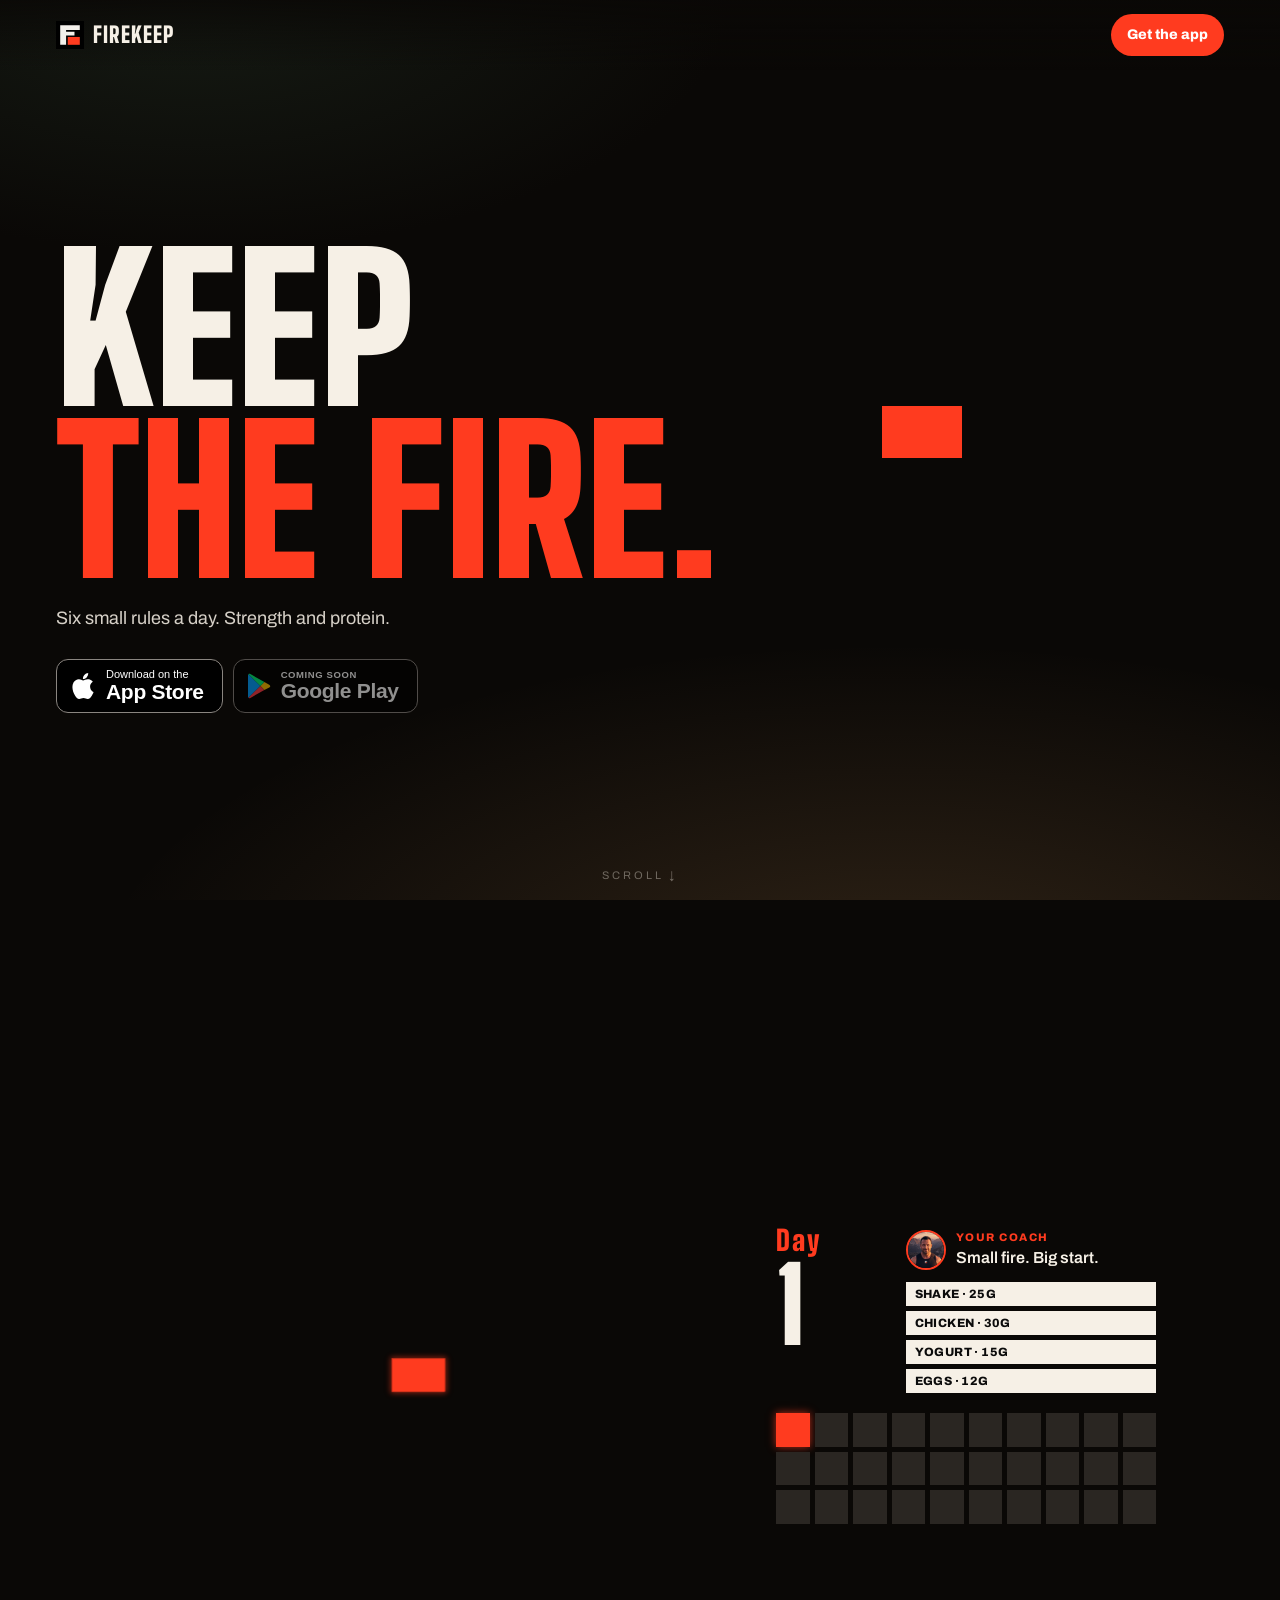
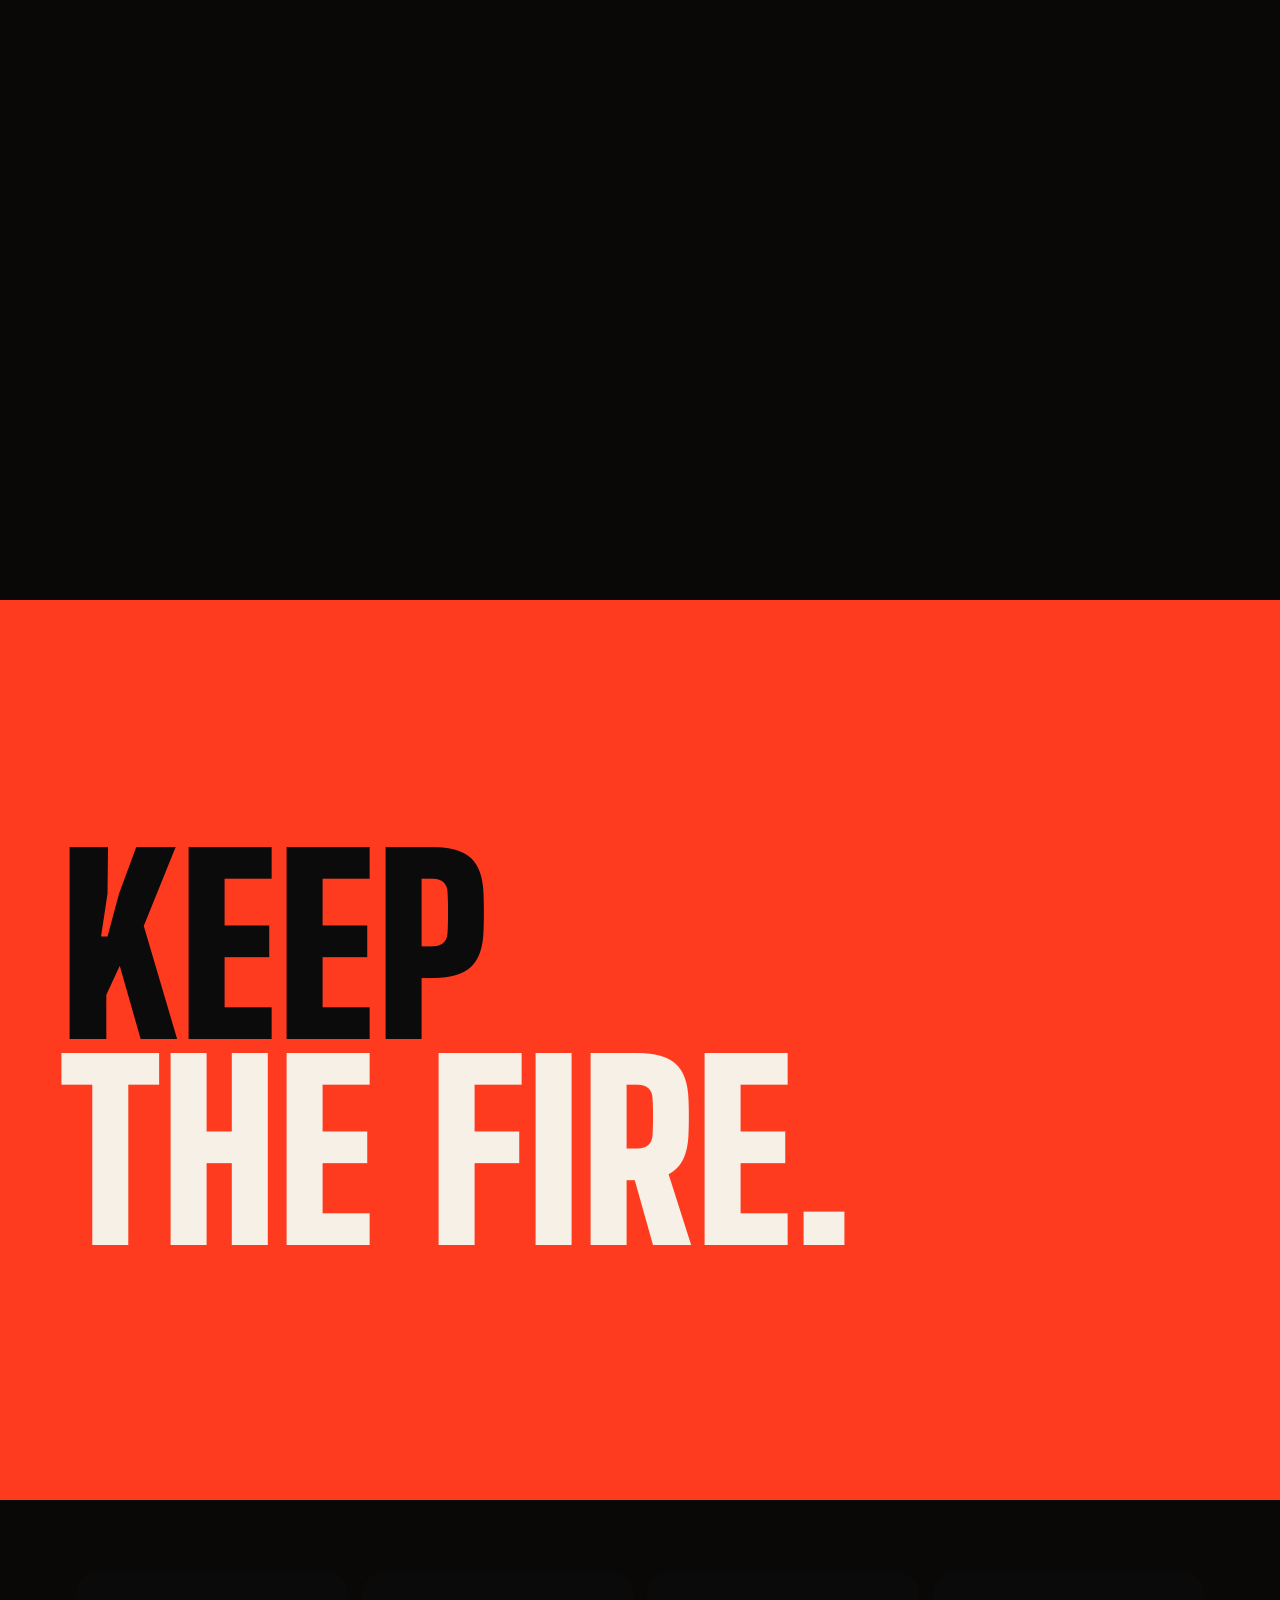
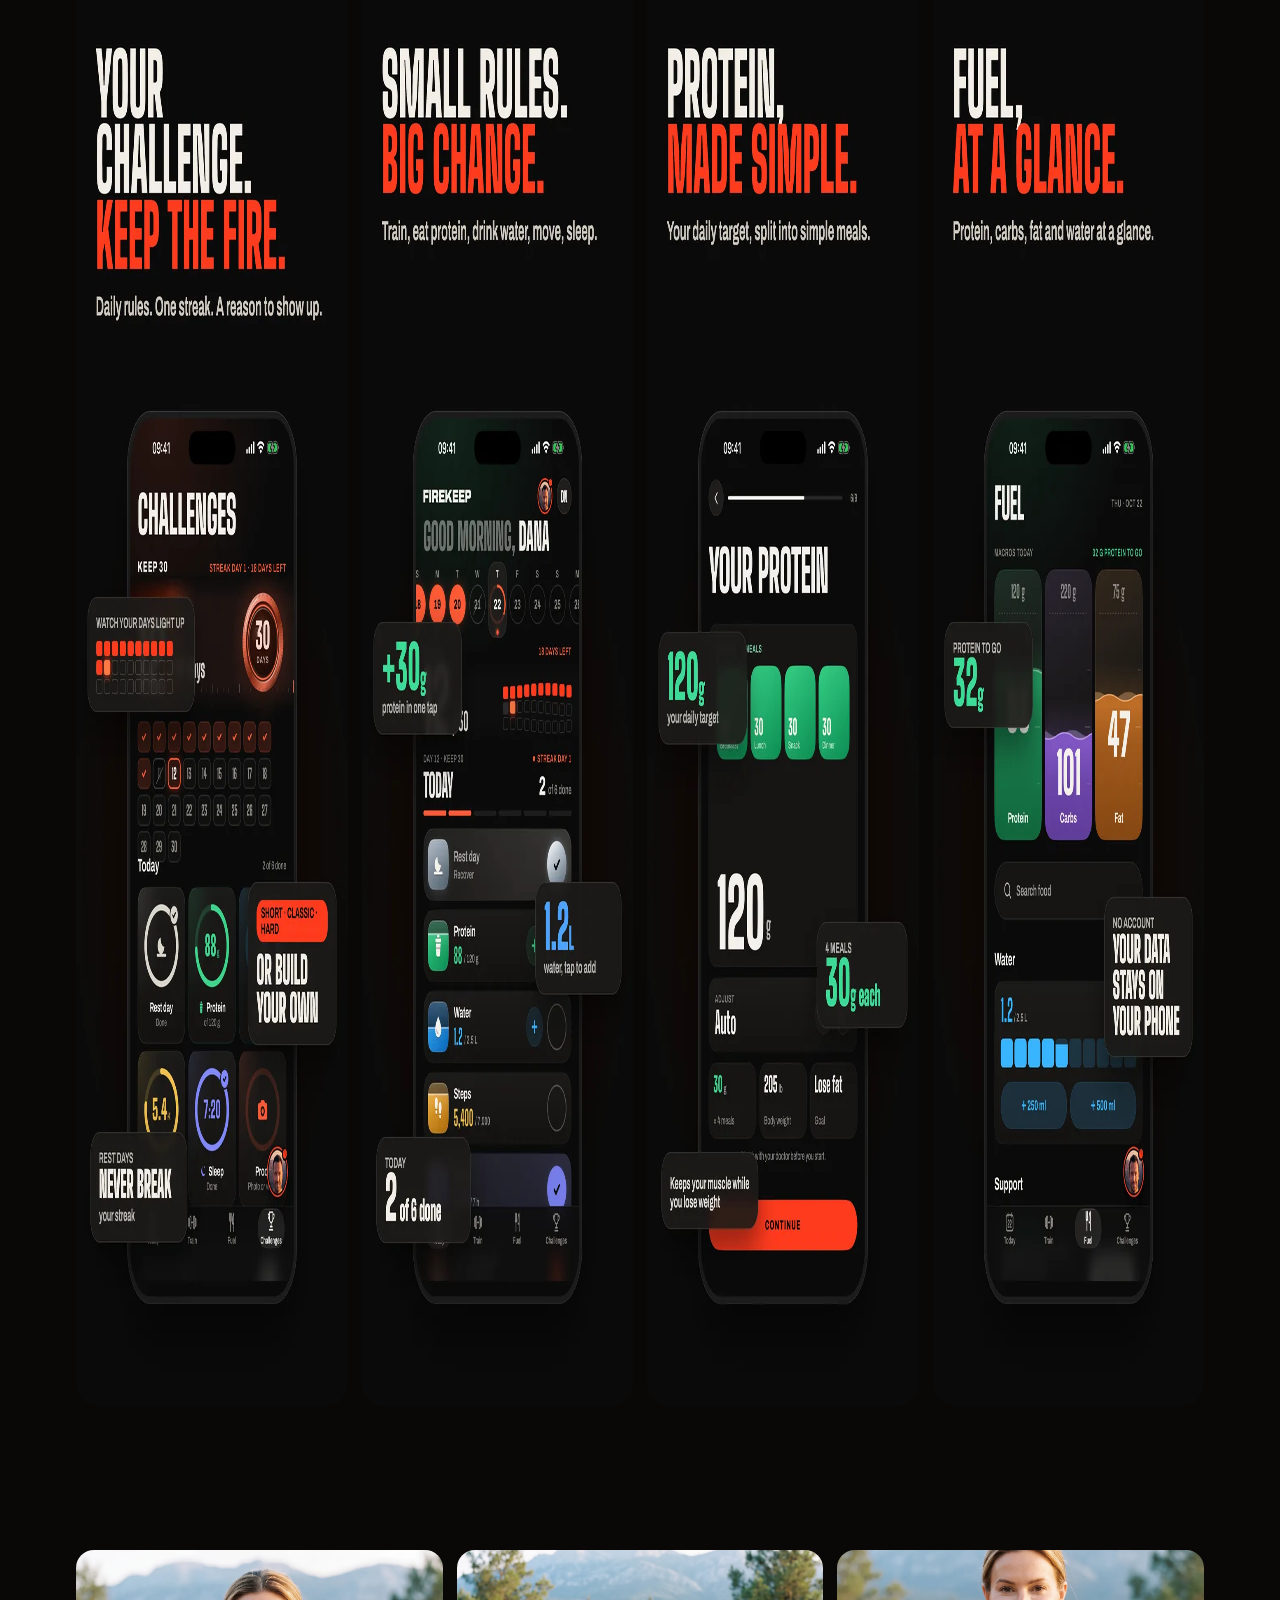
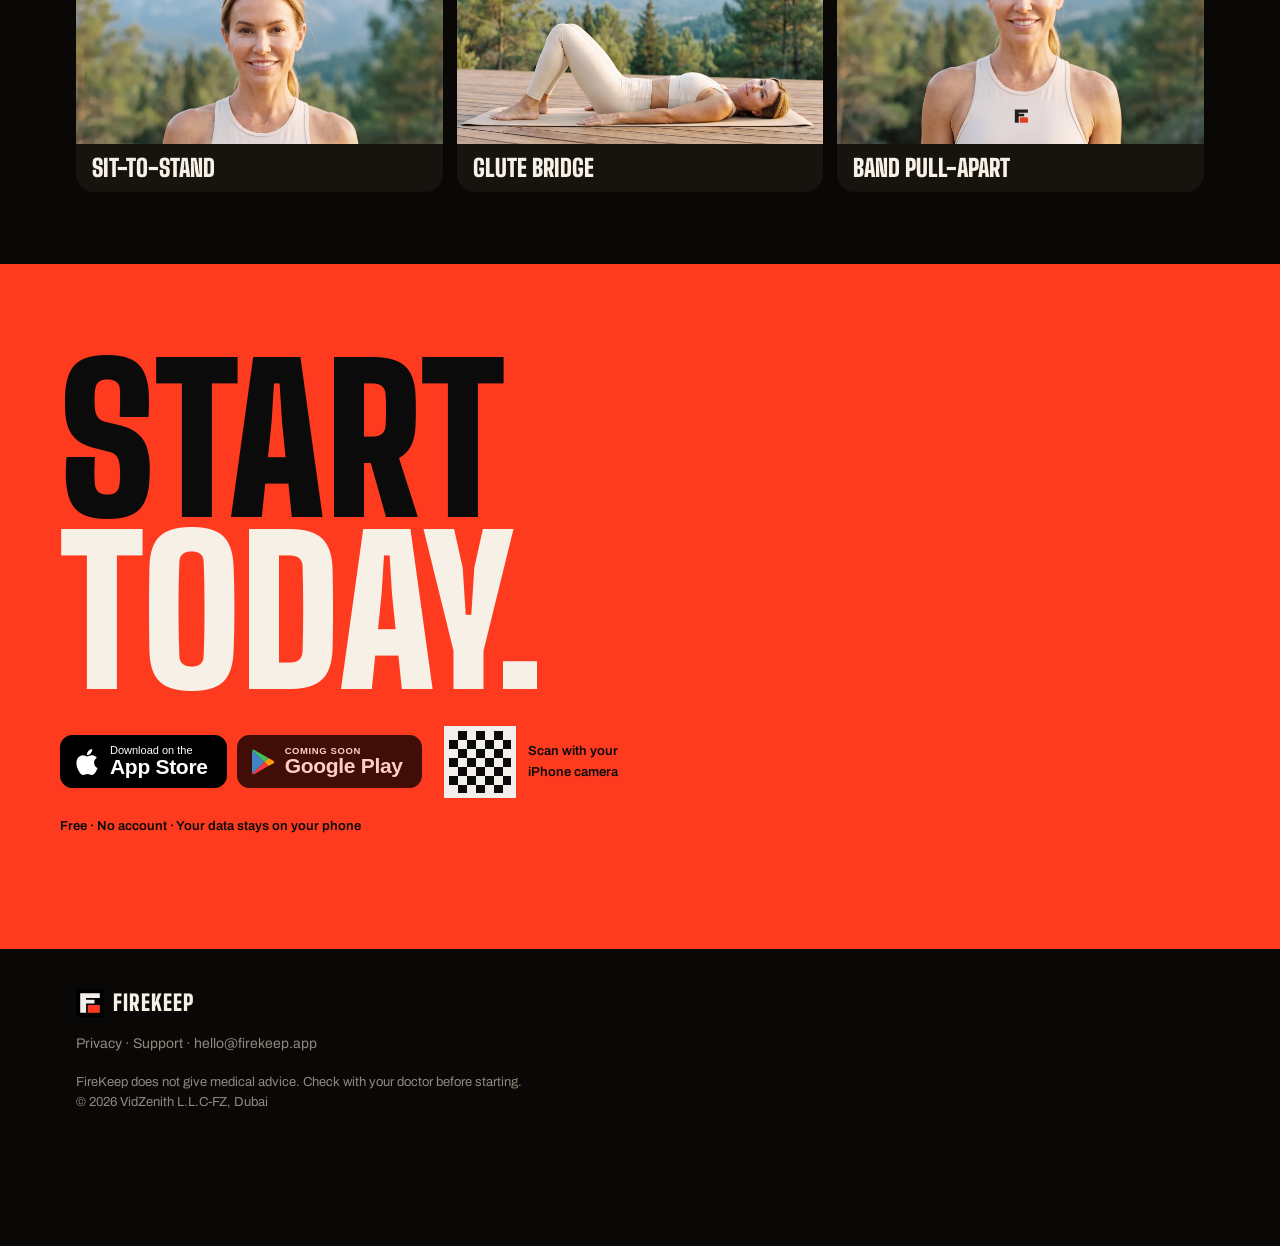
==== commit 565e740f: "Preview: website v5 at /new/ (minimal, ember-square story) Co-Authored-By: Claude Opus 5.5 <noreply@" ====
--- a/new/index.html
+++ b/new/index.html
@@ -3,197 +3,97 @@
 <head>
 <meta charset="utf-8">
 <meta name="viewport" content="width=device-width, initial-scale=1, viewport-fit=cover">
-<title>FireKeep · Keep 30, the 30-day challenge</title>
-<meta name="description" content="Keep 30 is a kind 30-day challenge: a short workout on your plan days, your protein, water, steps, sleep and one proof photo a day. Free, no account, your data stays on your phone.">
+<title>FireKeep · Keep the fire</title>
+<meta name="description" content="Six small rules a day. Strength and protein. FireKeep is free on iPhone, coming soon to Android.">
 <meta name="theme-color" content="#0a0806">
 <meta name="robots" content="noindex">
 <link rel="stylesheet" href="styles.css">
 </head>
 <body>
 
-<div class="proto">Prototype · not live · people are placeholders</div>
-
 <header class="nav">
   <a class="wm" href="#top" aria-label="FireKeep home"><svg viewBox="0 0 100 100" aria-hidden="true"><rect width="100" height="100" fill="#000"/><path d="M15 15h70v17H36v6h30v14H36v33H15z" fill="#f3f0eb"/><rect x="42" y="57" width="43" height="28" fill="#ff3b1f"/></svg><span>FIREKEEP</span></a>
-  <nav class="links" aria-label="Sections">
-    <a href="#rules">The rules</a><a href="#win">How you win</a><a href="#protein">Protein</a><a href="#faq">FAQ</a>
-  </nav>
-  <a class="pill" href="#get">Start Day 1</a>
+  <a class="pill" href="#get">Get the app</a>
 </header>
 
 <main id="top">
 
-<!-- 1 HERO: the challenge -->
+<!-- 1 HERO: one ember, one line -->
 <section class="hero" aria-labelledby="h1">
-  <div class="hero-grid" aria-hidden="true"><i class="on"></i><i></i><i></i><i></i><i></i><i></i><i></i><i></i><i></i><i></i><i></i><i></i><i></i><i></i><i></i><i></i><i></i><i></i><i></i><i></i><i></i><i></i><i></i><i></i><i></i><i></i><i></i><i></i><i></i><i></i></div>
+  <div class="spark" aria-hidden="true"><i class="ember"></i><b style="--x:-30px;--d:0s"></b><b style="--x:12px;--d:1s"></b><b style="--x:34px;--d:2s"></b><b style="--x:-8px;--d:2.9s"></b></div>
   <div class="hero-copy">
-    <p class="kicker">The 30-day challenge</p>
-    <h1 id="h1">Keep 30.<br><em>Keep the fire.</em></h1>
-    <p class="sub">Six small rules a day for 30 days.<br>Hard enough to change you.</p>
-    <div class="cta-row"><div class="stores"><a class="badge" href="#get" data-store="ios" aria-label="Download on the App Store"><svg class="ap" viewBox="0 0 24 24" aria-hidden="true"><path d="M12.152 6.896c-.948 0-2.415-1.078-3.96-1.04-2.04.027-3.91 1.183-4.961 3.014-2.117 3.675-.546 9.103 1.519 12.09 1.013 1.454 2.208 3.09 3.792 3.039 1.52-.065 2.09-.987 3.935-.987 1.831 0 2.35.987 3.96.948 1.637-.026 2.676-1.48 3.676-2.948 1.156-1.688 1.636-3.325 1.662-3.415-.039-.013-3.182-1.221-3.22-4.857-.026-3.04 2.48-4.494 2.597-4.559-1.429-2.09-3.623-2.324-4.39-2.376-2-.156-3.675 1.09-4.61 1.09zM15.53 3.83c.843-1.012 1.4-2.427 1.245-3.83-1.207.052-2.662.805-3.532 1.818-.78.896-1.454 2.338-1.273 3.714 1.338.104 2.715-.688 3.559-1.701"/></svg><span><small>Download on the</small><b>App Store</b></span></a><a class="badge" href="#get" data-store="android" aria-label="Get it on Google Play"><svg class="gp" viewBox="0 0 24 26" aria-hidden="true"><path d="M1.5 1.2 13.4 13 1.5 24.8c-.3-.2-.5-.6-.5-1.1V2.3c0-.5.2-.9.5-1.1z" fill="#00a0ff"/><path d="M17.4 17 13.4 13l4-4 4.8 2.7c1.4.8 1.4 2 0 2.8z" fill="#ffbc00"/><path d="M17.4 17 13.4 13 1.5 24.8c.4.4 1.1.5 1.9.1z" fill="#ff3a44"/><path d="M17.4 9 3.4 1.1C2.6.7 1.9.8 1.5 1.2L13.4 13z" fill="#00f076"/></svg><span><small>COMING SOON ON</small><b>Google Play</b></span></a></div></div>
-    <ul class="proof"><li>Free</li><li>Rest days never break your streak</li><li>No account</li></ul>
+    <h1 id="h1">Keep<br><em>the fire.</em></h1>
+    <p class="sub">Six small rules a day. Strength and protein.</p>
+    <div class="stores"><a class="badge" href="#get" data-store="ios" aria-label="Download on the App Store"><svg class="ap" viewBox="0 0 24 24" aria-hidden="true"><path d="M12.152 6.896c-.948 0-2.415-1.078-3.96-1.04-2.04.027-3.91 1.183-4.961 3.014-2.117 3.675-.546 9.103 1.519 12.09 1.013 1.454 2.208 3.09 3.792 3.039 1.52-.065 2.09-.987 3.935-.987 1.831 0 2.35.987 3.96.948 1.637-.026 2.676-1.48 3.676-2.948 1.156-1.688 1.636-3.325 1.662-3.415-.039-.013-3.182-1.221-3.22-4.857-.026-3.04 2.48-4.494 2.597-4.559-1.429-2.09-3.623-2.324-4.39-2.376-2-.156-3.675 1.09-4.61 1.09zM15.53 3.83c.843-1.012 1.4-2.427 1.245-3.83-1.207.052-2.662.805-3.532 1.818-.78.896-1.454 2.338-1.273 3.714 1.338.104 2.715-.688 3.559-1.701"/></svg><span><small>Download on the</small><b>App Store</b></span></a><span class="badge soon" data-store="android" aria-label="Google Play, coming soon"><svg class="gp" viewBox="0 0 24 26" aria-hidden="true"><path d="M1.5 1.2 13.4 13 1.5 24.8c-.3-.2-.5-.6-.5-1.1V2.3c0-.5.2-.9.5-1.1z" fill="#00a0ff"/><path d="M17.4 17 13.4 13l4-4 4.8 2.7c1.4.8 1.4 2 0 2.8z" fill="#ffbc00"/><path d="M17.4 17 13.4 13 1.5 24.8c.4.4 1.1.5 1.9.1z" fill="#ff3a44"/><path d="M17.4 9 3.4 1.1C2.6.7 1.9.8 1.5 1.2L13.4 13z" fill="#00f076"/></svg><span><small>Coming soon</small><b>Google Play</b></span></span></div>
   </div>
-  <img class="hero-phone" src="assets/img/scr-keep30.webp" alt="The Keep 30 screen in FireKeep: day 1 of 30 and today's rules" width="460" height="1000">
-  <p class="scroll-hint" aria-hidden="true">Scroll to keep it lit ↓</p>
+  <p class="scroll-hint" aria-hidden="true">Scroll ↓</p>
 </section>
 
-<!-- 2 THE 30 DAYS (scroll-driven) -->
-<section class="story" id="story" aria-label="Keep 30, day by day">
+<!-- 2 THE STORY: the ember grows into the demonstrator, the days light up -->
+<section class="story" id="story" aria-label="Day by day">
   <div class="stage">
     <div class="heat" aria-hidden="true"></div>
     <div class="redbg" aria-hidden="true"></div>
-
     <div class="stage-grid">
-      <div class="board">
-        <div class="dayhead"><div class="day"><small>Day</small><span class="num">1</span></div><p class="of">of 30</p></div>
-        <div class="g30" aria-hidden="true"></div>
+      <figure class="win" aria-hidden="true">
+        <img class="clip on" src="assets/img/clips/slot-sit-to-stand.webp" alt="">
+        <img class="clip" src="assets/img/clips/slot-glute-bridge.webp" alt="" loading="lazy">
+        <img class="clip" src="assets/img/clips/slot-band-pull-apart.webp" alt="" loading="lazy">
+        <figcaption class="who"></figcaption>
+      </figure>
+      <div class="panel">
+        <div class="dayrow">
+          <div class="day"><small>Day</small><span class="num">1</span></div>
+          <div class="side">
+            <p class="line"><img src="assets/img/people/coach.webp" alt=""><span><small>Your coach</small><span class="txt"></span></span></p>
+            <div class="blocks" aria-hidden="true"><i>Shake · 25g</i><i>Chicken · 30g</i><i>Yogurt · 15g</i><i>Eggs · 12g</i></div>
+          </div>
+        </div>
+        <div class="g30" aria-hidden="true"><i></i><i></i><i></i><i></i><i></i><i></i><i></i><i></i><i></i><i></i><i></i><i></i><i></i><i></i><i></i><i></i><i></i><i></i><i></i><i></i><i></i><i></i><i></i><i></i><i></i><i></i><i></i><i></i><i></i><i></i></div>
       </div>
-      <div class="panel">
-        <ul class="ticks" aria-hidden="true">
-          <li data-r="workout"><i></i><span class="lbl">Workout</span></li>
-          <li data-r="protein"><i></i><span>Protein</span></li>
-          <li data-r="water"><i></i><span>Water</span></li>
-          <li data-r="steps"><i></i><span>Steps</span></li>
-          <li data-r="sleep"><i></i><span>Sleep</span></li>
-          <li data-r="proof"><i></i><span>Proof photo</span></li>
-        </ul>
-        <p class="line"><small>Your coach</small><span class="txt">"Day 1. Small fire, big start."</span></p>
-      </div>
-    </div>
-
-    <div class="finale">
-      <p class="kicker dark">Day 30</p>
-      <h2>You kept<br><em>the fire.</em></h2>
-      <p>30 days kept. Stronger than Day 1, and you can see it in your numbers.</p>
-      <div class="stores"><a class="badge dark" href="#get" data-store="ios" aria-label="Download on the App Store"><svg class="ap" viewBox="0 0 24 24" aria-hidden="true"><path d="M12.152 6.896c-.948 0-2.415-1.078-3.96-1.04-2.04.027-3.91 1.183-4.961 3.014-2.117 3.675-.546 9.103 1.519 12.09 1.013 1.454 2.208 3.09 3.792 3.039 1.52-.065 2.09-.987 3.935-.987 1.831 0 2.35.987 3.96.948 1.637-.026 2.676-1.48 3.676-2.948 1.156-1.688 1.636-3.325 1.662-3.415-.039-.013-3.182-1.221-3.22-4.857-.026-3.04 2.48-4.494 2.597-4.559-1.429-2.09-3.623-2.324-4.39-2.376-2-.156-3.675 1.09-4.61 1.09zM15.53 3.83c.843-1.012 1.4-2.427 1.245-3.83-1.207.052-2.662.805-3.532 1.818-.78.896-1.454 2.338-1.273 3.714 1.338.104 2.715-.688 3.559-1.701"/></svg><span><small>Download on the</small><b>App Store</b></span></a><a class="badge dark" href="#get" data-store="android" aria-label="Get it on Google Play"><svg class="gp" viewBox="0 0 24 26" aria-hidden="true"><path d="M1.5 1.2 13.4 13 1.5 24.8c-.3-.2-.5-.6-.5-1.1V2.3c0-.5.2-.9.5-1.1z" fill="#00a0ff"/><path d="M17.4 17 13.4 13l4-4 4.8 2.7c1.4.8 1.4 2 0 2.8z" fill="#ffbc00"/><path d="M17.4 17 13.4 13 1.5 24.8c.4.4 1.1.5 1.9.1z" fill="#ff3a44"/><path d="M17.4 9 3.4 1.1C2.6.7 1.9.8 1.5 1.2L13.4 13z" fill="#00f076"/></svg><span><small>COMING SOON ON</small><b>Google Play</b></span></a></div>
     </div>
   </div>
 </section>
 
-<!-- 3 THE SIX RULES -->
-<section class="sec rules-sec" id="rules">
-  <p class="eyebrow">The rules</p>
-  <h2>Six small things.<br><em>Every day.</em></h2>
-  <div class="rule-cards">
-    <article><b>01</b><h3>Workout</h3><p>Your plan, 2-4 days a week, 20-30 minutes. Rest days count as kept.</p></article>
-    <article><b>02</b><h3>Protein</h3><p>Hit your own daily target. Tap meal blocks, no grams to count.</p></article>
-    <article><b>03</b><h3>Water</h3><p>Fill your glasses through the day.</p></article>
-    <article><b>04</b><h3>Steps</h3><p>7,000 steps. A walk with a friend counts.</p></article>
-    <article><b>05</b><h3>Sleep</h3><p>Give your muscles the night they need.</p></article>
-    <article><b>06</b><h3>Proof</h3><p>One live photo or short video. Your own before-and-after.</p></article>
+<!-- 3 KEEP THE FIRE -->
+<section class="fire" aria-label="Keep the fire">
+  <h2>Keep<br><em>the fire.</em></h2>
+</section>
+
+<!-- 4 THE APP -->
+<section class="sec app" aria-label="The app">
+  <div class="shots">
+    <img src="assets/img/app/01-challenge.webp" alt="Your challenge: daily rules, one streak" width="660" height="1434" loading="lazy">
+    <img src="assets/img/app/02-rules.webp" alt="Small rules, big change: train, protein, water, steps, sleep" width="660" height="1434" loading="lazy">
+    <img src="assets/img/app/05-protein.webp" alt="Protein made simple: a daily target in simple meals" width="660" height="1434" loading="lazy">
+    <img src="assets/img/app/06-fuel.webp" alt="Fuel at a glance: protein, carbs, fat and water" width="660" height="1434" loading="lazy">
   </div>
 </section>
 
-<!-- 4 BUILT TO FINISH (kind, not punishing) -->
-<section class="sec light finish" id="finish">
-  <p class="eyebrow">Built to finish</p>
-  <h2>Tough on habits.<br>Kind to you.</h2>
-  <div class="finish-grid">
-    <article><h3>Rest days are part of it</h3><p>Your plan has rest days. They keep your streak, they don't break it.</p></article>
-    <article><h3>Short day? It still counts</h3><p>No time? Do the 15-minute version and keep your day.</p></article>
-    <article><h3>Missed one? Be honest</h3><p>Own it, keep going. No shouting, no starting over from scratch.</p></article>
-    <article><h3>Start where you are</h3><p>Home, bands or gym. Beginner or back after a break.</p></article>
-  </div>
-  <figure class="finish-photo"><img src="assets/img/people/demonstrator-portrait.webp" alt="Your FireKeep demonstrator on a mountain deck" loading="lazy"></figure>
-</section>
-
-<!-- 5 HOW YOU WIN IT -->
-<section class="sec how" id="win">
-  <p class="eyebrow">How you win it</p>
-  <h2>Everything you need<br><em>to keep it.</em></h2>
-  <ol class="steps">
-    <li><img src="assets/img/scr-welcome.webp" alt="FireKeep welcome screen" loading="lazy"><b>1</b><h3>Your plan in 2 minutes</h3><p>Your days, your gear, your level.</p></li>
-    <li><img src="assets/img/scr-today.webp" alt="The FireKeep Today screen with the six rules" loading="lazy"><b>2</b><h3>Today, on one screen</h3><p>Your workout and the six rules. Tick them off.</p></li>
-    <li><img src="assets/img/scr-fuel.webp" alt="The FireKeep protein and water screen" loading="lazy"><b>3</b><h3>Protein made easy</h3><p>A daily target and quick logging.</p></li>
-  </ol>
-</section>
-
-<!-- 6 EVERY MOVE -->
-<section class="sec moves" id="moves">
-  <p class="eyebrow">Every move, shown clearly</p>
-  <h2>Watch it.<br><em>Then do it.</em></h2>
+<!-- 5 MOVES -->
+<section class="sec moves" aria-label="Moves">
   <div class="cards">
-    <figure class="slot"><img src="assets/img/clips/slot-sit-to-stand.webp" alt="Sit-to-stand, shown by the demonstrator" loading="lazy"><figcaption><b>Sit-to-stand</b>Legs · a chair is all you need</figcaption></figure>
-    <figure class="slot"><img src="assets/img/clips/slot-glute-bridge.webp" alt="Glute bridge, shown by the demonstrator" loading="lazy"><figcaption><b>Glute bridge</b>Hips and back · on the floor</figcaption></figure>
-    <figure class="slot"><img src="assets/img/clips/slot-band-pull-apart.webp" alt="Band pull-apart, shown by the demonstrator" loading="lazy"><figcaption><b>Band pull-apart</b>Shoulders · one band</figcaption></figure>
+    <figure><img src="assets/img/clips/slot-sit-to-stand.webp" alt="Sit-to-stand" loading="lazy"><figcaption>Sit-to-stand</figcaption></figure>
+    <figure><img src="assets/img/clips/slot-glute-bridge.webp" alt="Glute bridge" loading="lazy"><figcaption>Glute bridge</figcaption></figure>
+    <figure><img src="assets/img/clips/slot-band-pull-apart.webp" alt="Band pull-apart" loading="lazy"><figcaption>Band pull-apart</figcaption></figure>
   </div>
 </section>
 
-<!-- 7 PROTEIN (try it) -->
-<section class="sec protein" id="protein">
-  <p class="eyebrow">Rule 2, try it here</p>
-  <h2>Tap your<br><em>protein.</em></h2>
-  <div class="pdemo">
-    <div class="ring" role="img" aria-label="Protein ring"><div><span class="pg">0</span><small>of 120 g</small></div></div>
-    <div class="pblocks">
-      <button type="button" data-g="12">Eggs <b>12g</b></button>
-      <button type="button" data-g="15">Yogurt <b>15g</b></button>
-      <button type="button" data-g="30">Chicken <b>30g</b></button>
-      <button type="button" data-g="25">Shake <b>25g</b></button>
-      <button type="button" data-g="18">Lentils <b>18g</b></button>
-      <button type="button" class="reset">Reset</button>
-    </div>
-  </div>
-  <p class="note">That's how the app works: tap what you ate, the ring fills. No grams to count.</p>
-  <p class="coachline"><img src="assets/img/people/coach.webp" alt=""><span><small>Your coach</small>"Eggs are a block. Chocolate is a mood."</span></p>
-</section>
-
-<!-- 8 COACH + DEMONSTRATOR -->
-<section class="sec coach" id="coach">
-  <div class="pair">
-    <figure><img src="assets/img/people/coach.webp" alt="Your FireKeep coach" loading="lazy"><figcaption><b>Your coach</b>Checks in every day of the 30.</figcaption></figure>
-    <figure><img src="assets/img/people/demonstrator-home.webp" alt="Your FireKeep demonstrator doing a glute bridge" loading="lazy"><figcaption><b>Your demonstrator</b>Shows every move, rep by rep.</figcaption></figure>
-  </div>
-  <h2>You're not<br><em>doing it alone.</em></h2>
-  <p class="lead">"Rest 60 seconds. Not 61. I'm watching." Your coach cheers the small wins and keeps your streak alive.</p>
-</section>
-
-<!-- 9 REST DAY BREAK (playful) -->
-<section class="sec cats" id="cats">
-  <p class="eyebrow">Rest day energy</p>
-  <h2>Rest days are<br><em>part of the plan.</em></h2>
-  <p class="lead">Even the cats agree.</p>
-  <div class="catrow">
-    <figure class="catslot"><span>Cat clip coming</span><figcaption>Stretching, professionally</figcaption></figure>
-    <figure class="catslot"><span>Cat clip coming</span><figcaption>Recovery: 16 hours</figcaption></figure>
-    <figure class="catslot"><span>Cat clip coming</span><figcaption>Protein? Only if it's tuna</figcaption></figure>
-  </div>
-</section>
-
-<!-- 10 PRIVATE -->
-<section class="sec private">
-  <svg viewBox="0 0 48 48" aria-hidden="true"><rect x="10" y="21" width="28" height="21" rx="3" fill="#ff3b1f"/><path d="M16 21v-6a8 8 0 0 1 16 0v6" fill="none" stroke="#f6f0e6" stroke-width="4"/></svg>
-  <h2>Private by design.</h2>
-  <p class="lead">No account. No ads. Your data stays on your phone.</p>
-</section>
-
-<!-- 11 FAQ (light) -->
-<section class="sec light faq" id="faq">
-  <h2>Questions</h2>
-  <details><summary>What is Keep 30?</summary><p>A 30-day challenge inside FireKeep. Every day you keep six small rules: your workout on plan days, protein, water, steps, sleep and one proof photo.</p></details>
-  <details><summary>Is it like 75 Hard?</summary><p>It's built on the same idea, daily rules and a streak, but made for real life: rest days count, short days count, and missing one doesn't wipe your progress.</p></details>
-  <details><summary>Is FireKeep free?</summary><p>Yes. FireKeep is free on iPhone and Android.</p></details>
-  <details><summary>Do I need equipment?</summary><p>No. Start with bodyweight and a chair. Add a band or use a gym when you're ready.</p></details>
-  <details><summary>I'm over 50 / a beginner. Is it for me?</summary><p>Yes. You pick your level and your days, and every move is shown clearly. Check with your doctor before starting a new exercise or nutrition plan.</p></details>
-  <p class="disclaimer">FireKeep is a fitness app and does not give medical advice. Check with your doctor before starting a new exercise or nutrition plan.</p>
-</section>
-
-<!-- 12 FINAL CALL -->
+<!-- 6 DOWNLOAD -->
 <section class="final" id="get">
-  <p class="kicker dark">Day 1 is today</p>
-  <h2>Keep<br><em>the fire.</em></h2>
-  <div class="final-row"><div class="stores"><a class="badge dark" href="#get" data-store="ios" aria-label="Download on the App Store"><svg class="ap" viewBox="0 0 24 24" aria-hidden="true"><path d="M12.152 6.896c-.948 0-2.415-1.078-3.96-1.04-2.04.027-3.91 1.183-4.961 3.014-2.117 3.675-.546 9.103 1.519 12.09 1.013 1.454 2.208 3.09 3.792 3.039 1.52-.065 2.09-.987 3.935-.987 1.831 0 2.35.987 3.96.948 1.637-.026 2.676-1.48 3.676-2.948 1.156-1.688 1.636-3.325 1.662-3.415-.039-.013-3.182-1.221-3.22-4.857-.026-3.04 2.48-4.494 2.597-4.559-1.429-2.09-3.623-2.324-4.39-2.376-2-.156-3.675 1.09-4.61 1.09zM15.53 3.83c.843-1.012 1.4-2.427 1.245-3.83-1.207.052-2.662.805-3.532 1.818-.78.896-1.454 2.338-1.273 3.714 1.338.104 2.715-.688 3.559-1.701"/></svg><span><small>Download on the</small><b>App Store</b></span></a><a class="badge dark" href="#get" data-store="android" aria-label="Get it on Google Play"><svg class="gp" viewBox="0 0 24 26" aria-hidden="true"><path d="M1.5 1.2 13.4 13 1.5 24.8c-.3-.2-.5-.6-.5-1.1V2.3c0-.5.2-.9.5-1.1z" fill="#00a0ff"/><path d="M17.4 17 13.4 13l4-4 4.8 2.7c1.4.8 1.4 2 0 2.8z" fill="#ffbc00"/><path d="M17.4 17 13.4 13 1.5 24.8c.4.4 1.1.5 1.9.1z" fill="#ff3a44"/><path d="M17.4 9 3.4 1.1C2.6.7 1.9.8 1.5 1.2L13.4 13z" fill="#00f076"/></svg><span><small>COMING SOON ON</small><b>Google Play</b></span></a></div><div class="qr" aria-hidden="true"><i></i><span>Scan with your<br>phone camera</span></div></div>
-  <p class="small">Free · No account · iPhone and Android</p>
+  <h2>Start<br><em>today.</em></h2>
+  <div class="final-row"><div class="stores"><a class="badge dark" href="#get" data-store="ios" aria-label="Download on the App Store"><svg class="ap" viewBox="0 0 24 24" aria-hidden="true"><path d="M12.152 6.896c-.948 0-2.415-1.078-3.96-1.04-2.04.027-3.91 1.183-4.961 3.014-2.117 3.675-.546 9.103 1.519 12.09 1.013 1.454 2.208 3.09 3.792 3.039 1.52-.065 2.09-.987 3.935-.987 1.831 0 2.35.987 3.96.948 1.637-.026 2.676-1.48 3.676-2.948 1.156-1.688 1.636-3.325 1.662-3.415-.039-.013-3.182-1.221-3.22-4.857-.026-3.04 2.48-4.494 2.597-4.559-1.429-2.09-3.623-2.324-4.39-2.376-2-.156-3.675 1.09-4.61 1.09zM15.53 3.83c.843-1.012 1.4-2.427 1.245-3.83-1.207.052-2.662.805-3.532 1.818-.78.896-1.454 2.338-1.273 3.714 1.338.104 2.715-.688 3.559-1.701"/></svg><span><small>Download on the</small><b>App Store</b></span></a><span class="badge soon dark" data-store="android" aria-label="Google Play, coming soon"><svg class="gp" viewBox="0 0 24 26" aria-hidden="true"><path d="M1.5 1.2 13.4 13 1.5 24.8c-.3-.2-.5-.6-.5-1.1V2.3c0-.5.2-.9.5-1.1z" fill="#00a0ff"/><path d="M17.4 17 13.4 13l4-4 4.8 2.7c1.4.8 1.4 2 0 2.8z" fill="#ffbc00"/><path d="M17.4 17 13.4 13 1.5 24.8c.4.4 1.1.5 1.9.1z" fill="#ff3a44"/><path d="M17.4 9 3.4 1.1C2.6.7 1.9.8 1.5 1.2L13.4 13z" fill="#00f076"/></svg><span><small>Coming soon</small><b>Google Play</b></span></span></div><div class="qr" aria-hidden="true"><i></i><span>Scan with your<br>iPhone camera</span></div></div>
+  <p class="small">Free · No account · Your data stays on your phone</p>
 </section>
 </main>
 
 <footer class="foot">
   <a class="wm" href="#top"><svg viewBox="0 0 100 100" aria-hidden="true"><rect width="100" height="100" fill="#000"/><path d="M15 15h70v17H36v6h30v14H36v33H15z" fill="#f3f0eb"/><rect x="42" y="57" width="43" height="28" fill="#ff3b1f"/></svg><span>FIREKEEP</span></a>
   <p><a href="https://firekeep.app/privacy.html">Privacy</a> · <a href="https://firekeep.app/support.html">Support</a> · <a href="mailto:hello@firekeep.app">hello@firekeep.app</a></p>
-  <p class="small">© 2026 VidZenith L.L.C-FZ, Dubai</p>
+  <p class="small">FireKeep does not give medical advice. Check with your doctor before starting.<br>© 2026 VidZenith L.L.C-FZ, Dubai</p>
 </footer>
 
-<div class="sticky-cta"><div class="stores"><a class="badge mini" href="#get" data-store="ios" aria-label="Download on the App Store"><svg class="ap" viewBox="0 0 24 24" aria-hidden="true"><path d="M12.152 6.896c-.948 0-2.415-1.078-3.96-1.04-2.04.027-3.91 1.183-4.961 3.014-2.117 3.675-.546 9.103 1.519 12.09 1.013 1.454 2.208 3.09 3.792 3.039 1.52-.065 2.09-.987 3.935-.987 1.831 0 2.35.987 3.96.948 1.637-.026 2.676-1.48 3.676-2.948 1.156-1.688 1.636-3.325 1.662-3.415-.039-.013-3.182-1.221-3.22-4.857-.026-3.04 2.48-4.494 2.597-4.559-1.429-2.09-3.623-2.324-4.39-2.376-2-.156-3.675 1.09-4.61 1.09zM15.53 3.83c.843-1.012 1.4-2.427 1.245-3.83-1.207.052-2.662.805-3.532 1.818-.78.896-1.454 2.338-1.273 3.714 1.338.104 2.715-.688 3.559-1.701"/></svg><span><small>Download on the</small><b>App Store</b></span></a><a class="badge mini" href="#get" data-store="android" aria-label="Get it on Google Play"><svg class="gp" viewBox="0 0 24 26" aria-hidden="true"><path d="M1.5 1.2 13.4 13 1.5 24.8c-.3-.2-.5-.6-.5-1.1V2.3c0-.5.2-.9.5-1.1z" fill="#00a0ff"/><path d="M17.4 17 13.4 13l4-4 4.8 2.7c1.4.8 1.4 2 0 2.8z" fill="#ffbc00"/><path d="M17.4 17 13.4 13 1.5 24.8c.4.4 1.1.5 1.9.1z" fill="#ff3a44"/><path d="M17.4 9 3.4 1.1C2.6.7 1.9.8 1.5 1.2L13.4 13z" fill="#00f076"/></svg><span><small>COMING SOON ON</small><b>Google Play</b></span></a></div></div>
+<div class="sticky-cta"><div class="stores"><a class="badge mini" href="#get" data-store="ios" aria-label="Download on the App Store"><svg class="ap" viewBox="0 0 24 24" aria-hidden="true"><path d="M12.152 6.896c-.948 0-2.415-1.078-3.96-1.04-2.04.027-3.91 1.183-4.961 3.014-2.117 3.675-.546 9.103 1.519 12.09 1.013 1.454 2.208 3.09 3.792 3.039 1.52-.065 2.09-.987 3.935-.987 1.831 0 2.35.987 3.96.948 1.637-.026 2.676-1.48 3.676-2.948 1.156-1.688 1.636-3.325 1.662-3.415-.039-.013-3.182-1.221-3.22-4.857-.026-3.04 2.48-4.494 2.597-4.559-1.429-2.09-3.623-2.324-4.39-2.376-2-.156-3.675 1.09-4.61 1.09zM15.53 3.83c.843-1.012 1.4-2.427 1.245-3.83-1.207.052-2.662.805-3.532 1.818-.78.896-1.454 2.338-1.273 3.714 1.338.104 2.715-.688 3.559-1.701"/></svg><span><small>Download on the</small><b>App Store</b></span></a><span class="badge soon mini" data-store="android" aria-label="Google Play, coming soon"><svg class="gp" viewBox="0 0 24 26" aria-hidden="true"><path d="M1.5 1.2 13.4 13 1.5 24.8c-.3-.2-.5-.6-.5-1.1V2.3c0-.5.2-.9.5-1.1z" fill="#00a0ff"/><path d="M17.4 17 13.4 13l4-4 4.8 2.7c1.4.8 1.4 2 0 2.8z" fill="#ffbc00"/><path d="M17.4 17 13.4 13 1.5 24.8c.4.4 1.1.5 1.9.1z" fill="#ff3a44"/><path d="M17.4 9 3.4 1.1C2.6.7 1.9.8 1.5 1.2L13.4 13z" fill="#00f076"/></svg><span><small>Coming soon</small><b>Google Play</b></span></span></div></div>
 
 <script src="app.js" defer></script>
 </body>
--- a/new/styles.css
+++ b/new/styles.css
@@ -1,4 +1,3 @@
-@property --pct{syntax:"<number>";inherits:false;initial-value:0}
 @font-face{font-family:"Big Shoulders";src:url(assets/fonts/BigShouldersDisplay_900Black.ttf) format("truetype");font-weight:900;font-display:swap}
 @font-face{font-family:"Big Shoulders";src:url(assets/fonts/BigShouldersDisplay_800ExtraBold.ttf) format("truetype");font-weight:800;font-display:swap}
 @font-face{font-family:Archivo;src:url(assets/fonts/Archivo_400Regular.ttf) format("truetype");font-weight:400;font-display:swap}
@@ -6,7 +5,7 @@
 @font-face{font-family:Archivo;src:url(assets/fonts/Archivo_800ExtraBold.ttf) format("truetype");font-weight:800;font-display:swap}
 
 :root{
-  --coal:#0b0b0b;--coal2:#17140f;--ink:#0a0806;--bone:#f6f0e6;--sand:#e7e0d5;--oat:#efe5d3;--oat2:#fbf6ee;--sun:#f6b26b;--forest:#1f2a1f;--heat:#ff3b1f;--ember:#a3200e;--muted:#b9b2a8;
+  --coal:#0b0b0b;--coal2:#17140f;--ink:#0a0806;--bone:#f6f0e6;--oat:#efe5d3;--heat:#ff3b1f;--muted:#b9b2a8;
   --display:"Big Shoulders",Impact,"Arial Narrow",sans-serif;
   --body:Archivo,-apple-system,Helvetica,Arial,sans-serif;
   --gut:20px;
@@ -16,240 +15,124 @@
 body{margin:0;background:var(--ink);color:var(--bone);font:17px/1.55 var(--body);-webkit-font-smoothing:antialiased;overflow-x:hidden}
 img{max-width:100%;display:block}
 a{color:inherit}
-h1,h2,h3{font-family:var(--display);font-weight:900;text-transform:uppercase;letter-spacing:.2px;margin:0;line-height:.88}
+h1,h2{font-family:var(--display);font-weight:900;text-transform:uppercase;letter-spacing:.2px;margin:0;line-height:.86}
 em{font-style:normal;color:var(--heat)}
 
-.proto{position:fixed;left:50%;top:max(66px,calc(env(safe-area-inset-top) + 58px));transform:translateX(-50%);z-index:60;background:#ffd23f;color:#000;font:800 11px/1 var(--body);letter-spacing:.4px;padding:6px 10px;border-radius:999px;white-space:nowrap;pointer-events:none;opacity:.92}
-
 /* nav */
-.nav{position:fixed;top:0;left:0;right:0;z-index:50;display:flex;align-items:center;justify-content:space-between;gap:16px;padding:14px var(--gut);padding-top:max(14px,env(safe-area-inset-top));background:linear-gradient(180deg,rgba(7,6,5,.85),rgba(7,6,5,0));transition:background .3s}
-.nav.solid{background:rgba(7,6,5,.88);-webkit-backdrop-filter:blur(12px);backdrop-filter:blur(12px)}
+.nav{position:fixed;top:0;left:0;right:0;z-index:50;display:flex;align-items:center;justify-content:space-between;padding:14px var(--gut);padding-top:max(14px,env(safe-area-inset-top));background:linear-gradient(180deg,rgba(10,8,6,.85),rgba(10,8,6,0));transition:background .3s}
+.nav.solid{background:rgba(10,8,6,.88);-webkit-backdrop-filter:blur(12px);backdrop-filter:blur(12px)}
 .wm{display:flex;align-items:center;gap:9px;text-decoration:none;font:900 22px/1 var(--display);letter-spacing:1px}
 .wm svg{width:28px;height:28px}
-.links{display:none;gap:26px;font-weight:600;font-size:15px;color:#cfc8be}
-.links a{text-decoration:none}.links a:hover{color:var(--bone)}
 .pill{background:var(--heat);color:#fff;text-decoration:none;font-weight:800;font-size:14px;padding:10px 16px;border-radius:999px;min-height:40px;display:inline-flex;align-items:center}
 
-/* badge */
+/* store badges: App Store live, Google Play coming soon */
+.stores{display:flex;flex-wrap:wrap;gap:10px}
 .badge{display:inline-flex;align-items:center;gap:10px;background:#000;color:#fff;border:1.5px solid #8a8580;border-radius:12px;padding:9px 18px 9px 13px;text-decoration:none;font-family:-apple-system,Helvetica,Arial,sans-serif;line-height:1.05;min-height:52px}
 .badge .ap{width:26px;height:26px;fill:currentColor}
+.badge .gp{width:24px;height:26px}
 .badge small{display:block;font-size:11px}.badge b{font-size:21px;font-weight:600;letter-spacing:-.3px}
-.badge.dark{border-color:#000}
-.badge .gp{width:24px;height:26px}
-.stores{display:flex;flex-wrap:wrap;gap:10px}
-@media (max-width:420px){.stores .badge{padding:8px 13px 8px 10px;min-height:48px;gap:8px}.stores .badge b{font-size:17px}.stores .badge small{font-size:10px}.stores .badge .ap{width:22px;height:22px}.stores .badge .gp{width:20px;height:22px}}
+.badge.soon{opacity:.55;cursor:default}
+.badge.soon small{text-transform:uppercase;letter-spacing:.6px;font-weight:700;font-size:9.5px}
+.badge.dark{border-color:#000}.badge.dark.soon{opacity:.75}
 .badge.mini{min-height:44px;padding:6px 12px 6px 9px;gap:7px;border-color:#3a3632}
 .badge.mini b{font-size:16px}.badge.mini small{font-size:9px}.badge.mini .ap{width:20px;height:20px}.badge.mini .gp{width:18px;height:20px}
+@media (max-width:420px){.stores .badge:not(.mini){padding:8px 13px 8px 10px;min-height:48px;gap:8px}.stores .badge:not(.mini) b{font-size:17px}.stores .badge:not(.mini) .ap{width:22px;height:22px}.stores .badge:not(.mini) .gp{width:20px;height:22px}}
 
 /* hero */
-.hero{position:relative;min-height:100svh;background:radial-gradient(90% 55% at 70% 110%,rgba(246,178,107,.16),transparent 70%),radial-gradient(60% 40% at 15% 0%,rgba(31,42,31,.55),transparent 70%);display:flex;flex-direction:column;justify-content:flex-end;padding:120px var(--gut) 56px;overflow:hidden}
-/* hero: the 30 squares, Day 1 glowing */
-.hero-grid{position:absolute;left:var(--gut);right:var(--gut);top:92px;display:grid;grid-template-columns:repeat(10,1fr);gap:6px;opacity:.9}
-.hero-grid i{aspect-ratio:1;background:#1c1915;border-radius:2px}
-.hero-grid i.on{background:var(--heat);animation:breathe 3.2s ease-in-out infinite}
-@keyframes breathe{0%,100%{box-shadow:0 0 16px 3px rgba(255,59,31,.5),0 0 50px 14px rgba(255,59,31,.16)}50%{box-shadow:0 0 26px 7px rgba(255,59,31,.7),0 0 80px 26px rgba(255,59,31,.28)}}
-.kicker{font:800 13px/1 var(--body);letter-spacing:2.5px;text-transform:uppercase;color:var(--heat);margin:0 0 14px}
-.kicker.dark{color:var(--coal)}
-.hero h1{font-size:clamp(64px,19vw,148px)}
-.sub{font-size:18px;color:#d6d0c7;max-width:34ch;margin:18px 0 24px}
-.cta-row{display:flex;align-items:center;gap:16px;flex-wrap:wrap}
-.soon{font-size:13px;color:#8f887f}
-.proof{list-style:none;padding:0;margin:22px 0 0;display:flex;flex-wrap:wrap;gap:8px 18px;font-size:14px;font-weight:600;color:#bfb8ae}
-.proof li::before{content:"";display:inline-block;width:9px;height:9px;background:var(--heat);margin-right:7px}
-.hero-phone{display:none}
-.scroll-hint{position:absolute;bottom:14px;left:0;right:0;text-align:center;font-size:11px;letter-spacing:3px;text-transform:uppercase;color:#6f685f;margin:0}
+.hero{position:relative;min-height:100svh;display:flex;flex-direction:column;justify-content:flex-end;padding:120px var(--gut) 64px;overflow:hidden;
+  background:radial-gradient(90% 55% at 70% 110%,rgba(246,178,107,.16),transparent 70%),radial-gradient(60% 40% at 15% 0%,rgba(31,42,31,.55),transparent 70%)}
+.spark{position:absolute;left:50%;top:30svh;width:0;height:0}
+.ember{position:absolute;left:-22px;top:-14px;width:44px;height:28px;background:var(--heat);animation:breathe 3.2s ease-in-out infinite}
+.spark b{position:absolute;left:var(--x);top:0;width:4px;height:4px;background:#ff8a3d;border-radius:1px;opacity:0;animation:rise 4s linear infinite;animation-delay:var(--d)}
+@keyframes breathe{0%,100%{box-shadow:0 0 26px 6px rgba(255,59,31,.5),0 0 80px 26px rgba(255,59,31,.18)}50%{box-shadow:0 0 42px 12px rgba(255,59,31,.72),0 0 130px 46px rgba(255,59,31,.3)}}
+@keyframes rise{0%{transform:translateY(0);opacity:0}15%{opacity:.9}100%{transform:translateY(-130px) translateX(6px);opacity:0}}
+.hero h1{font-size:clamp(88px,27vw,190px)}
+.sub{font-size:18px;color:#d6d0c7;margin:18px 0 26px}
+.scroll-hint{position:absolute;bottom:16px;left:0;right:0;text-align:center;font-size:11px;letter-spacing:3px;text-transform:uppercase;color:#6f685f;margin:0}
 
-/* story: 30 days, six rules a day */
-.story{position:relative;height:560svh}
+/* story: the ember grows into the demonstrator, the days fill */
+.story{position:relative;height:500svh}
 .stage{position:sticky;top:0;height:100svh;overflow:hidden;background:var(--ink)}
 .heat{position:absolute;inset:0;background:radial-gradient(130% 75% at 50% 105%,#f6b26b 0%,#ff6a2a 14%,#ff3b1f 30%,#a3200e 52%,#2a0d06 80%,#0a0806 100%);opacity:calc(var(--warm,0)*.92)}
 .redbg{position:absolute;inset:0;background:var(--heat);opacity:var(--red,0)}
-.stage-grid{position:relative;height:100%;padding:80px var(--gut) 96px;display:flex;flex-direction:column;justify-content:center;gap:24px;opacity:calc(1 - var(--red,0))}
-.dayhead{display:flex;align-items:flex-end;gap:12px;margin-bottom:16px;opacity:var(--intro,0)}
-.day{font:900 104px/.8 var(--display)}
-.day small{display:block;font-size:28px;line-height:1;letter-spacing:2px;color:var(--heat);margin-bottom:8px}
-.of{margin:0 0 6px;font:900 30px/1 var(--display);color:#8f887f;text-transform:uppercase}
-.g30{display:grid;grid-template-columns:repeat(6,1fr);gap:7px}
-.g30 i{aspect-ratio:1;background:#231f1a;border-radius:3px;opacity:var(--intro,0);transition:background .25s,box-shadow .25s}
-.g30 i:first-child{opacity:1;transform:scale(calc(1 + 1.6*(1 - var(--intro,0))));transform-origin:0 0;background:var(--heat);box-shadow:0 0 28px 6px rgba(255,59,31,.55)}
-.g30 i.on{background:var(--heat);box-shadow:0 0 10px rgba(255,59,31,.65)}
-.g30 i.now{background:transparent;outline:2px solid var(--heat);outline-offset:-2px}
-.g30 i.now:first-child{background:var(--heat)}
-.panel{display:flex;flex-direction:column;gap:18px;opacity:var(--intro,0)}
-.ticks{list-style:none;padding:0;margin:0;display:grid;grid-template-columns:1fr 1fr;gap:8px}
-.ticks li{display:flex;align-items:center;gap:10px;background:rgba(246,240,230,.06);border:1px solid rgba(246,240,230,.1);border-radius:12px;padding:10px 12px;font-weight:700;font-size:15px;transition:background .2s}
-.ticks i{width:22px;height:22px;border-radius:50%;border:2px solid #5a534b;flex:none;display:grid;place-items:center}
-.ticks li.done{background:rgba(255,59,31,.16);border-color:rgba(255,59,31,.4)}
-.ticks li.done i{background:var(--heat);border-color:var(--heat)}
-.ticks li.done i::after{content:"";width:9px;height:5px;border-left:2.5px solid #fff;border-bottom:2.5px solid #fff;transform:rotate(-45deg) translate(1px,-1px)}
-.line{margin:0;font-size:16px;font-weight:600;line-height:1.35}
-.line small{display:block;font-size:11px;letter-spacing:1.5px;font-weight:800;text-transform:uppercase;color:var(--heat);margin-bottom:3px}
-.finale{position:absolute;inset:0;display:flex;flex-direction:column;justify-content:center;padding:80px var(--gut) 40px;color:var(--coal);opacity:var(--fin,0);transform:translateY(calc(30px*(1 - var(--fin,0))));pointer-events:none}
-.finale.live{pointer-events:auto}
-.finale h2{font-size:clamp(78px,22vw,170px)}
-.finale h2 em{color:var(--bone)}
-.finale .stores{align-self:flex-start}
-.finale p{font-size:18px;font-weight:600;max-width:30ch;margin:16px 0 22px}
+.stage-grid{position:relative;height:100%;padding:78px var(--gut) 92px;display:flex;flex-direction:column;justify-content:center;gap:22px}
+.win{--W:min(calc(100vw - 2*var(--gut)),460px);position:relative;margin:0 auto;width:var(--W);aspect-ratio:16/10;flex:none;background:var(--heat);border:5px solid var(--heat);
+  transform:scale(var(--grow,.09));transform-origin:50% 50%;box-shadow:0 0 calc(30px + 30px*var(--glow,1)) calc(6px + 8px*var(--glow,1)) rgba(255,59,31,.5);will-change:transform}
+.win .clip{position:absolute;inset:0;width:100%;height:100%;object-fit:cover;opacity:0;transition:opacity .35s}
+.win .clip.on{opacity:var(--reveal,0)}
+.win .who{position:absolute;left:10px;bottom:10px;background:rgba(0,0,0,.6);color:#fff;font:700 12px/1 var(--body);padding:6px 10px;border-radius:999px;opacity:var(--reveal,0)}
+.panel{display:flex;flex-direction:column;gap:20px;opacity:var(--reveal,0)}
+.dayrow{display:flex;gap:18px;align-items:flex-start}
+.day{font:900 104px/.8 var(--display);min-width:2.1ch}
+.day small{display:block;font-size:28px;line-height:1;letter-spacing:2px;color:var(--heat);margin-bottom:10px}
+.side{flex:1;min-width:0;display:flex;flex-direction:column;gap:12px;padding-top:4px}
+.line{margin:0;display:flex;gap:10px;align-items:flex-start;font-size:16px;font-weight:600;line-height:1.35}
+.line img{width:40px;height:40px;border-radius:50%;object-fit:cover;object-position:top;border:2px solid var(--heat);flex:none}
+.line small{display:block;font-size:11px;letter-spacing:1.5px;font-weight:800;text-transform:uppercase;color:var(--heat);margin-bottom:2px}
+.blocks{display:flex;flex-direction:column;gap:5px}
+.blocks i{font-style:normal;height:24px;display:flex;align-items:center;padding:0 9px;background:var(--bone);color:var(--coal);font-size:12px;font-weight:800;text-transform:uppercase;letter-spacing:.4px;opacity:0;transform:translateY(-14px);transition:opacity .3s,transform .35s cubic-bezier(.3,1.6,.5,1)}
+.blocks i.in{opacity:1;transform:none}
+.g30{display:grid;grid-template-columns:repeat(10,1fr);gap:5px}
+.g30 i{aspect-ratio:1;background:#2a2622;transition:background .25s,box-shadow .25s}
+.g30 i.on{background:var(--heat);box-shadow:0 0 8px rgba(255,59,31,.7)}
+
+/* keep the fire: the story lands here, full orange */
+.fire{background:var(--heat);color:var(--coal);min-height:100svh;display:flex;align-items:center;padding:80px var(--gut)}
+.fire h2{font-size:clamp(96px,30vw,240px);max-width:1160px;width:100%;margin:0 auto}
+.fire h2 em{color:var(--bone)}
 
 /* sections */
-.sec{padding:84px var(--gut);max-width:1200px;margin:0 auto}
-.eyebrow{font:800 13px/1 var(--body);letter-spacing:2.5px;text-transform:uppercase;color:var(--heat);margin:0 0 12px}
-.sec h2{font-size:clamp(54px,15vw,104px);margin-bottom:30px}
-.lead{font-size:19px;color:#d6d0c7;max-width:40ch}
-.steps{list-style:none;padding:0;margin:0;display:grid;gap:34px}
-.steps li{position:relative}
-.steps img{width:62%;max-width:260px;border-radius:28px;border:5px solid #222;margin-bottom:16px}
-.steps b{position:absolute;left:calc(62% - 22px);top:-10px;width:44px;height:44px;background:var(--heat);color:#fff;display:flex;align-items:center;justify-content:center;font:900 26px/1 var(--display)}
-.steps h3{font-size:34px;margin-bottom:6px}
-.steps p{margin:0;color:#cfc8be}
-.cards{display:grid;gap:16px}
+.sec{padding:72px var(--gut);max-width:1240px;margin:0 auto}
+.shots{display:flex;gap:14px;overflow-x:auto;scroll-snap-type:x mandatory;margin:0 calc(-1*var(--gut));padding:0 var(--gut) 8px;scrollbar-width:none}
+.shots::-webkit-scrollbar{display:none}
+.shots img{width:72vw;max-width:300px;flex:none;border-radius:22px;scroll-snap-align:center}
+.cards{display:grid;gap:14px}
 .cards figure{margin:0;background:var(--coal2);border-radius:18px;overflow:hidden}
 .cards img{width:100%;aspect-ratio:720/380;object-fit:cover}
-.cards figcaption{padding:14px 16px;color:#bfb8ae;font-size:15px}
-.cards b{display:block;font:900 26px/1 var(--display);text-transform:uppercase;color:var(--bone);margin-bottom:4px}
+.cards figcaption{padding:12px 16px;font:900 24px/1 var(--display);text-transform:uppercase}
 
-.pdemo{display:flex;gap:20px;align-items:center;flex-wrap:wrap}
-.ring{--pct:0;width:170px;height:170px;border-radius:50%;flex:none;background:conic-gradient(var(--heat) calc(var(--pct)*1%),#2a2622 0);display:flex;align-items:center;justify-content:center;transition:--pct .4s}
-.ring>div{width:128px;height:128px;border-radius:50%;background:var(--ink);display:flex;flex-direction:column;align-items:center;justify-content:center}
-.ring .pg{font:900 54px/.9 var(--display)}
-.ring small{font-size:12px;color:var(--muted)}
-.pblocks{flex:1;min-width:200px;display:grid;grid-template-columns:1fr 1fr;gap:8px}
-.pblocks button{font:800 15px/1 var(--body);min-height:50px;border:0;background:var(--bone);color:var(--coal);display:flex;justify-content:space-between;align-items:center;padding:0 14px;cursor:pointer;position:relative}
-.pblocks button b{font:900 22px/1 var(--display);color:var(--heat)}
-.pblocks button:nth-child(3){background:var(--heat);color:#fff}.pblocks button:nth-child(3) b{color:#fff}
-.pblocks button:active{transform:scale(.97)}
-.pblocks .reset{background:transparent;color:#8f887f;border:2px dashed #3a3530;justify-content:center}
-.pop{position:absolute;right:10px;top:-6px;font:900 20px/1 var(--display);color:var(--heat);animation:pop .8s ease-out forwards;pointer-events:none}
-@keyframes pop{to{transform:translateY(-34px);opacity:0}}
-.note{color:#bfb8ae;margin:22px 0}
-.coachline{display:flex;gap:12px;align-items:center;margin:0}
-.coachline img{width:52px;height:52px;border-radius:50%;object-fit:cover;object-position:top;border:2px solid var(--heat)}
-.coachline small{display:block;color:var(--heat);font-size:11px;letter-spacing:1.5px;font-weight:800;text-transform:uppercase}
-
-.rules{list-style:none;padding:0;margin:0;font-size:21px;font-weight:600}
-.rules li{display:flex;gap:18px;align-items:center;padding:16px 0;border-top:1px solid #2a2825}
-.rules b{font:900 34px/1 var(--display);color:var(--heat);width:30px}
-
-.pair{display:grid;grid-template-columns:1fr 1fr;gap:12px;margin-bottom:34px}
-.pair figure{margin:0}
-.pair img{width:100%;aspect-ratio:3/4;object-fit:cover;object-position:top;border-radius:16px}
-.pair figcaption{font-size:14px;color:#bfb8ae;margin-top:8px}
-.pair b{display:block;font:900 24px/1 var(--display);text-transform:uppercase;color:var(--bone)}
-
-.light{background:var(--oat);color:var(--coal);max-width:none}
-.light>*{max-width:1160px;margin-left:auto;margin-right:auto}
-.light .lead{color:#4a453f}
-.where h2,.faq h2{text-transform:none}
-.wcards{display:grid;gap:14px}
-.wcards article{display:flex;background:var(--oat2);border-radius:22px;overflow:hidden;box-shadow:0 2px 12px rgba(60,40,20,.07)}
-.wcards img{width:38%;object-fit:cover;object-position:60% center}
-.wcards div{padding:20px}
-.wcards h3{font-size:30px;text-transform:none;font-weight:800;margin-bottom:6px}
-.wcards p{margin:0;color:#5a544c;font-size:15px}
-
-.private{text-align:left}
-.private svg{width:56px;height:56px;margin-bottom:18px}
-
-.faq details{border-top:1px solid #d9d1c5;padding:18px 0}
-.faq summary{font-weight:800;font-size:18px;cursor:pointer;list-style:none;display:flex;justify-content:space-between;gap:12px}
-.faq summary::after{content:"+";color:var(--heat);font:900 28px/.8 var(--display)}
-.faq details[open] summary::after{content:"−"}
-.faq details p{margin:10px 0 0;color:#4a453f}
-.disclaimer{font-size:13px;color:#7a736a;margin-top:28px}
-
-.final{background:var(--heat);color:var(--coal);padding:90px var(--gut) 100px;text-align:left}
-.final h2{font-size:clamp(84px,24vw,200px);max-width:1160px;margin:0 auto 28px}
+.final{background:var(--heat);color:var(--coal);padding:90px var(--gut) 100px}
+.final h2{font-size:clamp(88px,26vw,200px);max-width:1160px;margin:0 auto 28px}
 .final h2 em{color:var(--bone)}
 .final-row,.final .small{max-width:1160px;margin-left:auto;margin-right:auto}
-.final-row{display:flex;align-items:center;gap:22px}
+.final-row{display:flex;align-items:center;gap:22px;flex-wrap:wrap}
 .qr{display:none;align-items:center;gap:12px;font-size:13px;font-weight:600}
 .qr i{width:72px;height:72px;background:repeating-conic-gradient(#0b0b0b 0 25%,#f3f0eb 0 50%) 0 0/18px 18px;border:5px solid #f3f0eb}
 .small{font-size:13px;margin-top:18px;font-weight:600}
 
-.foot{padding:40px var(--gut) 120px;color:#8f887f;font-size:14px;max-width:1200px;margin:0 auto}
+.foot{padding:40px var(--gut) 120px;color:#8f887f;font-size:14px;max-width:1240px;margin:0 auto}
 .foot a{text-decoration:none}.foot .wm{color:var(--bone);margin-bottom:16px}
+.foot .small{font-weight:400}
 
-.sticky-cta{position:fixed;left:12px;right:12px;bottom:max(12px,env(safe-area-inset-bottom));z-index:55;display:flex;align-items:center;justify-content:center;gap:12px;background:rgba(11,11,11,.94);border:1px solid #2a2825;border-radius:16px;padding:8px;text-decoration:none;font-size:13px;color:#bfb8ae;transform:translateY(140%);transition:transform .35s ease}
-.sticky-cta b{color:var(--bone);display:block;font-size:15px}
-.sticky-cta em{background:var(--heat);color:#fff;font-weight:800;font-size:14px;padding:12px 16px;border-radius:12px}
+.sticky-cta{position:fixed;left:12px;right:12px;bottom:max(12px,env(safe-area-inset-bottom));z-index:55;display:flex;justify-content:center;background:rgba(11,11,11,.94);border:1px solid #2a2825;border-radius:16px;padding:8px;transform:translateY(140%);transition:transform .35s ease}
 .sticky-cta.show{transform:none}
 .sticky-cta .stores{flex-wrap:nowrap;gap:8px;justify-content:center}
-
-.rule-cards{display:grid;grid-template-columns:1fr 1fr;gap:10px}
-.rule-cards article{background:var(--coal2);border:1px solid #2a251f;border-radius:18px;padding:18px 16px}
-.rule-cards b{font:900 22px/1 var(--display);color:var(--heat)}
-.rule-cards h3{font-size:34px;margin:8px 0 6px}
-.rule-cards p{margin:0;color:#cfc8be;font-size:15px;line-height:1.4}
-.finish h2{text-transform:none}
-.finish-grid{display:grid;gap:12px}
-.finish-grid article{background:var(--oat2);border-radius:18px;padding:18px 18px}
-.finish-grid h3{font-size:28px;text-transform:none;font-weight:800;margin-bottom:6px}
-.finish-grid p{margin:0;color:#5a544c;font-size:15px}
-.finish-photo{margin:22px 0 0}
-.finish-photo img{width:100%;aspect-ratio:4/3;object-fit:cover;object-position:50% 20%;border-radius:22px}
-.cats .lead{margin:-14px 0 24px}
-.catrow{display:grid;grid-template-columns:repeat(3,1fr);gap:10px}
-.catslot{margin:0}
-.catslot span{display:grid;place-items:center;aspect-ratio:1;border-radius:16px;border:2px dashed #4a433b;background:repeating-linear-gradient(45deg,#15120e 0 10px,#1a1611 10px 20px);color:#a79f94;font:800 11px/1.2 var(--body);letter-spacing:.6px;text-transform:uppercase;text-align:center;padding:8px}
-.catslot figcaption{font-size:13px;color:#bfb8ae;margin-top:8px;line-height:1.3}
 
 /* desktop */
 @media (min-width:900px){
   :root{--gut:56px}
-  .links{display:flex}
   .sticky-cta{display:none}
-  .proto{top:auto;bottom:20px}
-  .hero{justify-content:center;padding-top:140px}
-  .hero-grid{left:auto;right:calc(var(--gut) - 30px);top:50%;width:470px;transform:translateY(-50%);grid-template-columns:repeat(6,1fr);gap:10px;opacity:.75;z-index:0}
-  .hero h1{font-size:min(128px,13.5vh)}
-  .hero-phone{display:block;position:absolute;right:calc(var(--gut) + 40px);top:50%;width:300px;height:auto;transform:translateY(-46%) rotate(4deg);border-radius:40px;border:7px solid #1d1c1a;box-shadow:0 30px 80px rgba(0,0,0,.6),0 0 120px rgba(255,59,31,.18);z-index:1}
-  .hero-copy{max-width:760px}
-  .stage-grid{flex-direction:row;align-items:center;justify-content:center;gap:80px;padding:90px var(--gut) 40px}
-  .board{width:min(42vw,520px)}
-  .day{font-size:140px}
-  .panel{width:420px}
-  .ticks li{font-size:17px;padding:14px 16px}
-  .rule-cards{grid-template-columns:repeat(3,1fr);gap:14px}
-  .finish{display:grid;grid-template-columns:1.1fr .9fr;column-gap:56px}
-  .finish .eyebrow,.finish h2,.finish-grid{grid-column:1}
-  .finish-photo{grid-column:2;grid-row:1/span 3;margin:0;align-self:center}
-  .finish-photo img{aspect-ratio:3/4}
-  .finish-grid{grid-template-columns:1fr 1fr}
-  .catrow{max-width:760px}
-  .finale{align-items:flex-start;padding-left:max(var(--gut),calc(50vw - 560px))}
-  .steps{grid-template-columns:repeat(3,1fr)}
-  .steps img{width:72%}.steps b{left:calc(72% - 22px)}
+  .hero{justify-content:center}
+  .spark{left:72%;top:48%}
+  .ember{left:-40px;top:-26px;width:80px;height:52px}
+  .hero h1{font-size:min(200px,24vh)}
+  .stage-grid{flex-direction:row;align-items:center;justify-content:center;gap:64px;padding:90px var(--gut) 40px}
+  .win{--W:min(46vw,640px);margin:0}
+  .panel{width:380px}
+  .shots{overflow:visible;margin:0;padding:0;justify-content:center}
+  .shots img{width:calc((100% - 42px)/4);max-width:none}
   .cards{grid-template-columns:repeat(3,1fr)}
-  .protein{display:grid;grid-template-columns:1fr 1fr;column-gap:60px}
-  .protein .eyebrow,.protein h2{grid-column:1}
-  .protein .pdemo{grid-column:2;grid-row:1/span 3}
-  .pair{grid-template-columns:1fr 1fr;max-width:640px}
-  .wcards{grid-template-columns:repeat(3,1fr)}
-  .wcards article{flex-direction:column}.wcards img{width:100%;aspect-ratio:4/3}
   .qr{display:flex}
-  .coach{display:grid;grid-template-columns:minmax(0,600px) 1fr;column-gap:64px;align-items:center}
-  .coach .pair{grid-row:1/span 2;margin:0}
-  .coach h2{font-size:84px}
 }
 
-/* reduced motion: story becomes a plain section */
+/* reduced motion: the story becomes a plain section */
 @media (prefers-reduced-motion:reduce){
   html{scroll-behavior:auto}
-  .hero-grid i.on{animation:none}
+  .ember,.spark b{animation:none}
   .story{height:auto}
   .stage{position:relative;height:auto;min-height:100svh}
 }
 
-/* review screenshots: no transitions */
+/* review screenshots: no transitions; full-page capture hides fixed chrome after the first screen */
 .shot *{transition:none!important}
-
-/* full-page review capture: hide fixed chrome after the first screen */
-.tiles .nav,.tiles .sticky-cta,.tiles .proto{visibility:hidden}
-
-/* warm forest band behind the coach + demonstrator section */
-.coach{position:relative}
-.coach::before{content:"";position:absolute;inset:0 calc(50% - 50vw);background:linear-gradient(180deg,var(--ink),var(--forest) 45%,var(--ink));z-index:-1}
-/* video slots: poster image until the new clips arrive */
-.slot{position:relative}
-.slot::after{content:"New clip coming";position:absolute;top:12px;left:12px;background:rgba(10,8,6,.7);color:var(--oat);font:800 11px/1 var(--body);letter-spacing:.6px;text-transform:uppercase;padding:6px 9px;border-radius:999px}
-.cards figure{background:var(--coal2)}
+.tiles .nav,.tiles .sticky-cta{visibility:hidden}
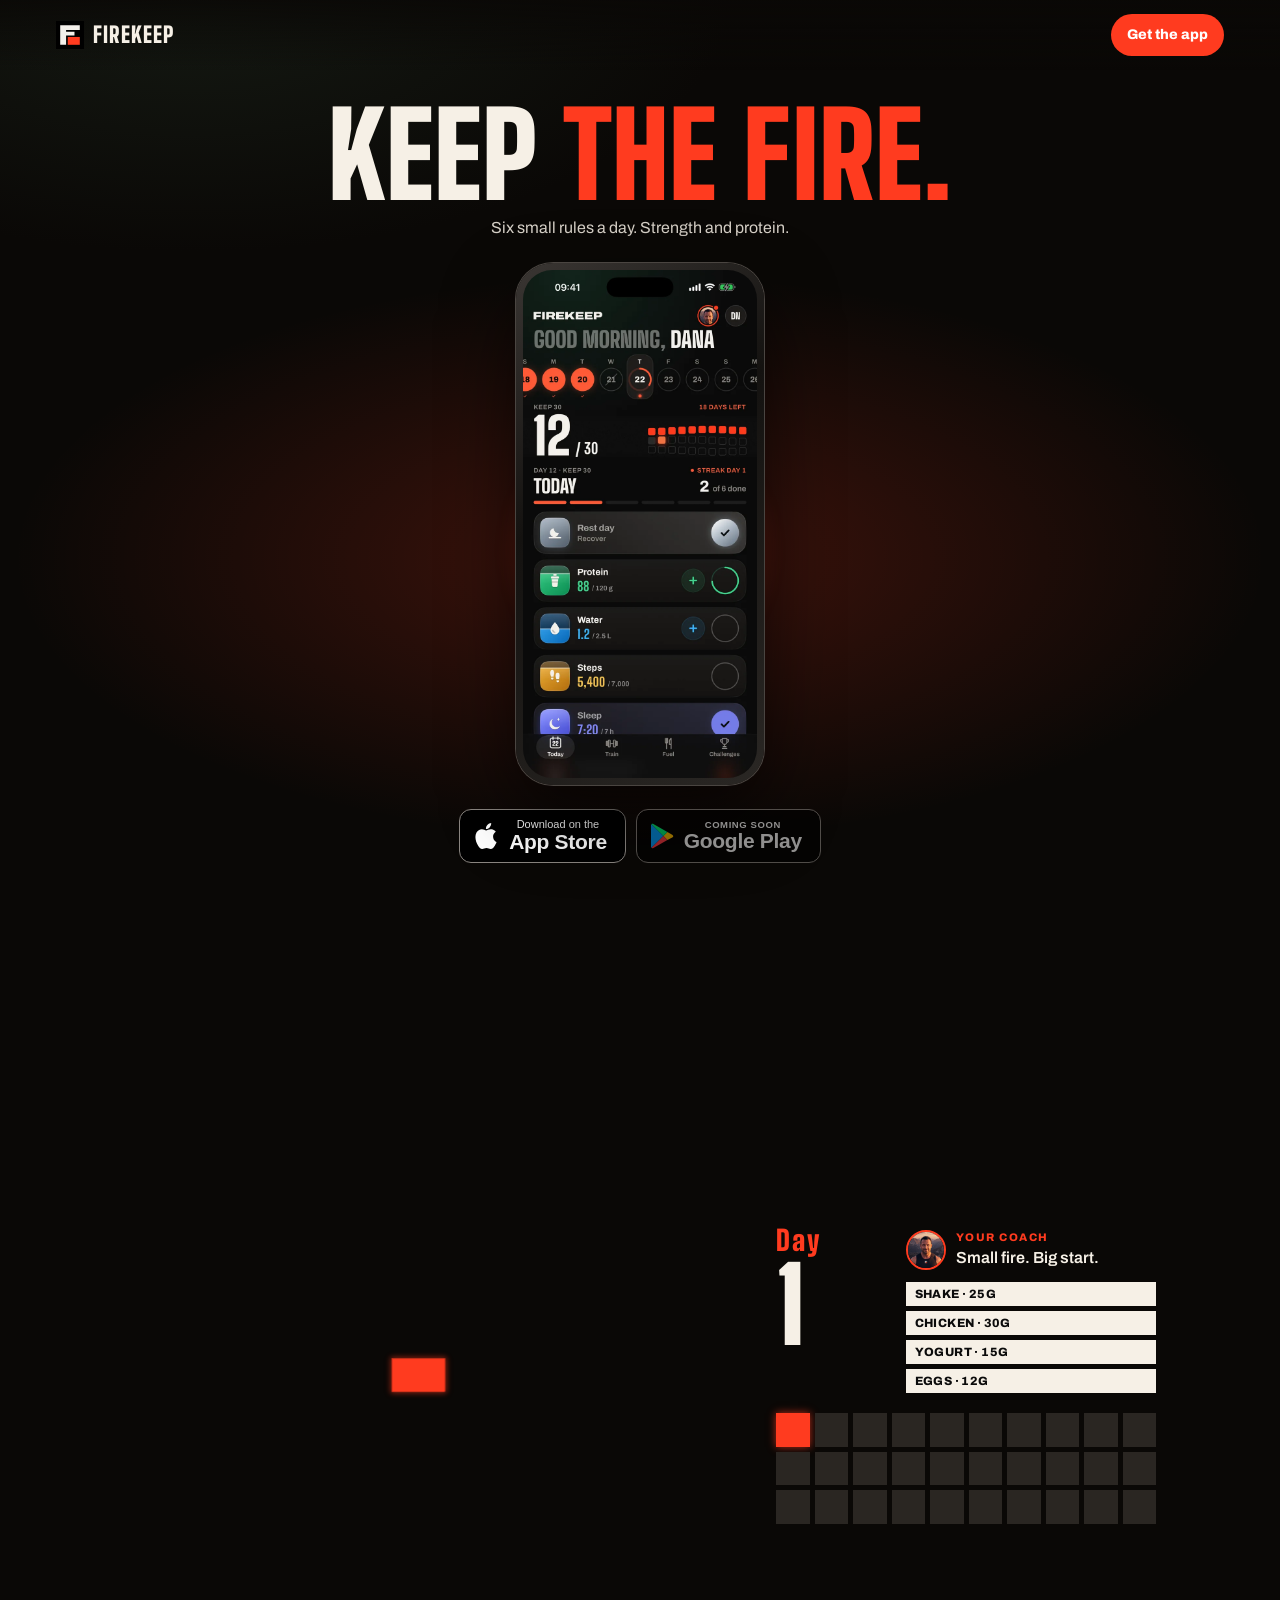
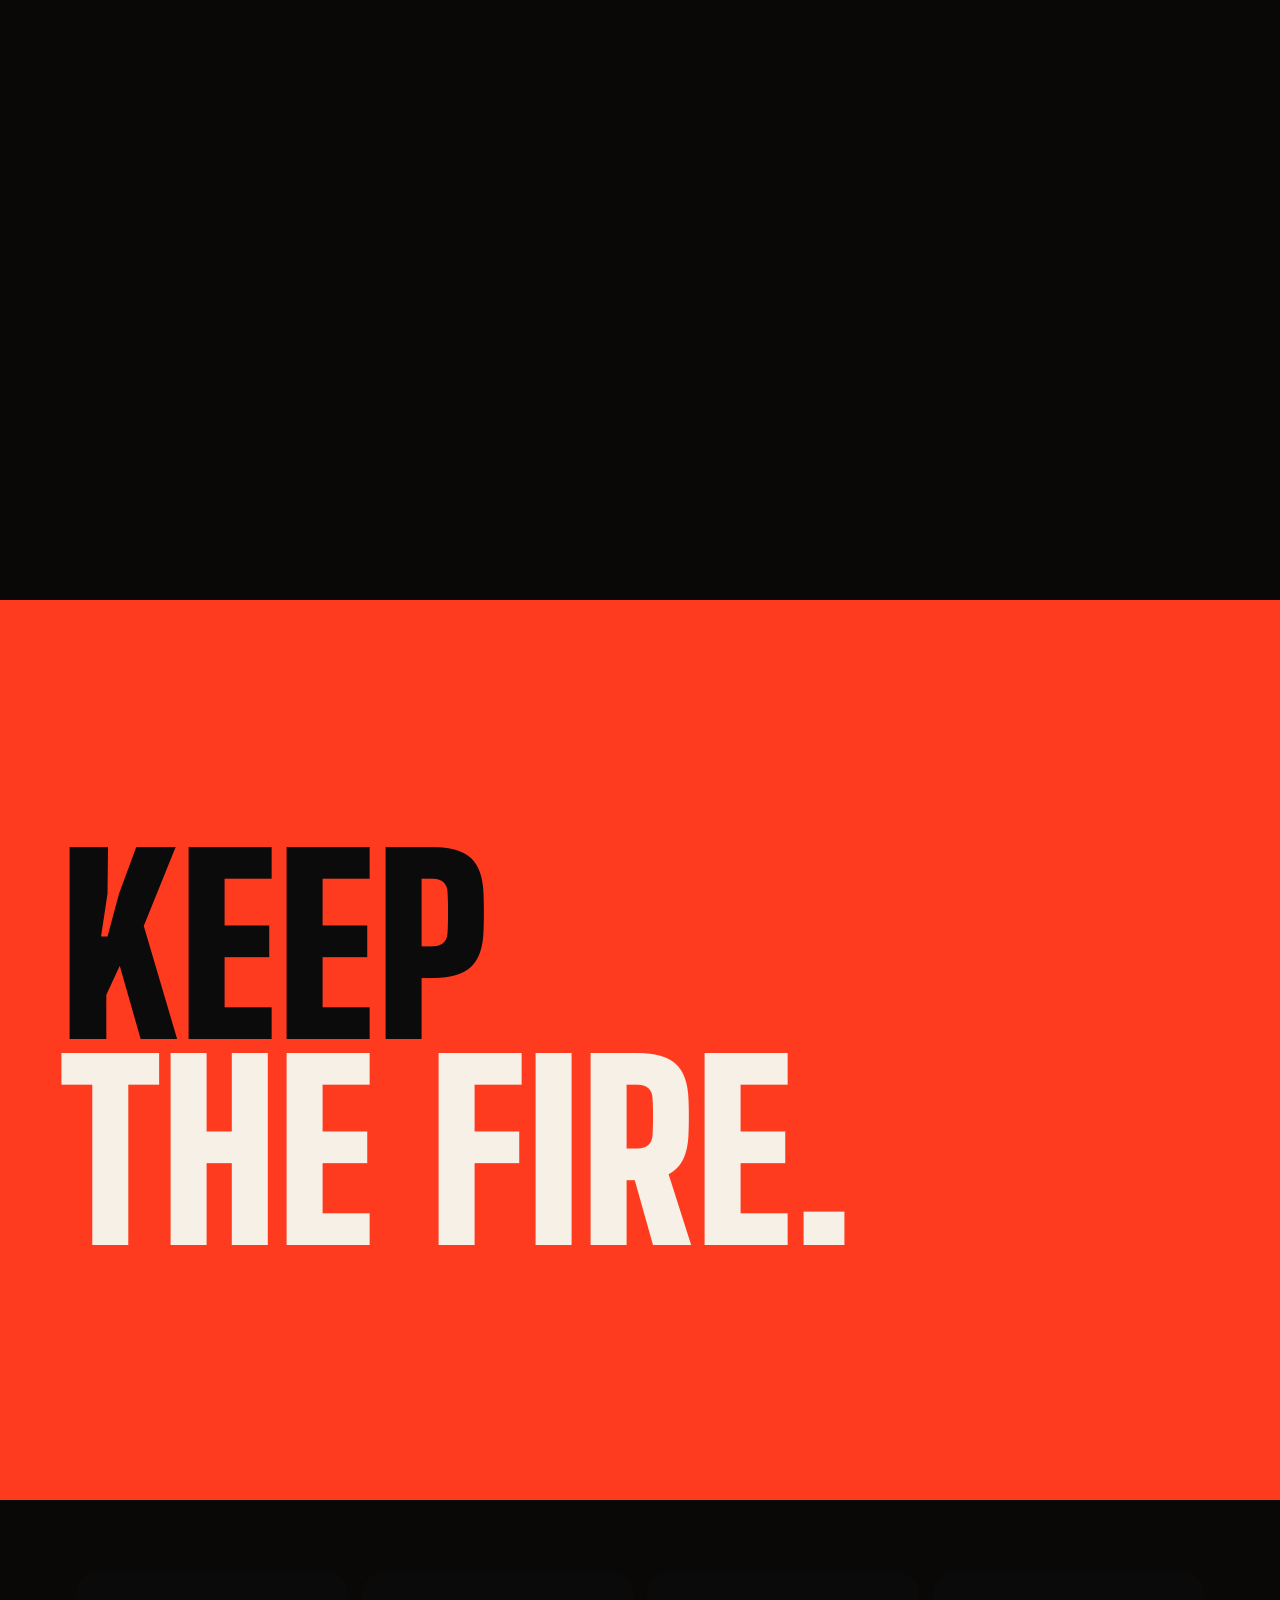
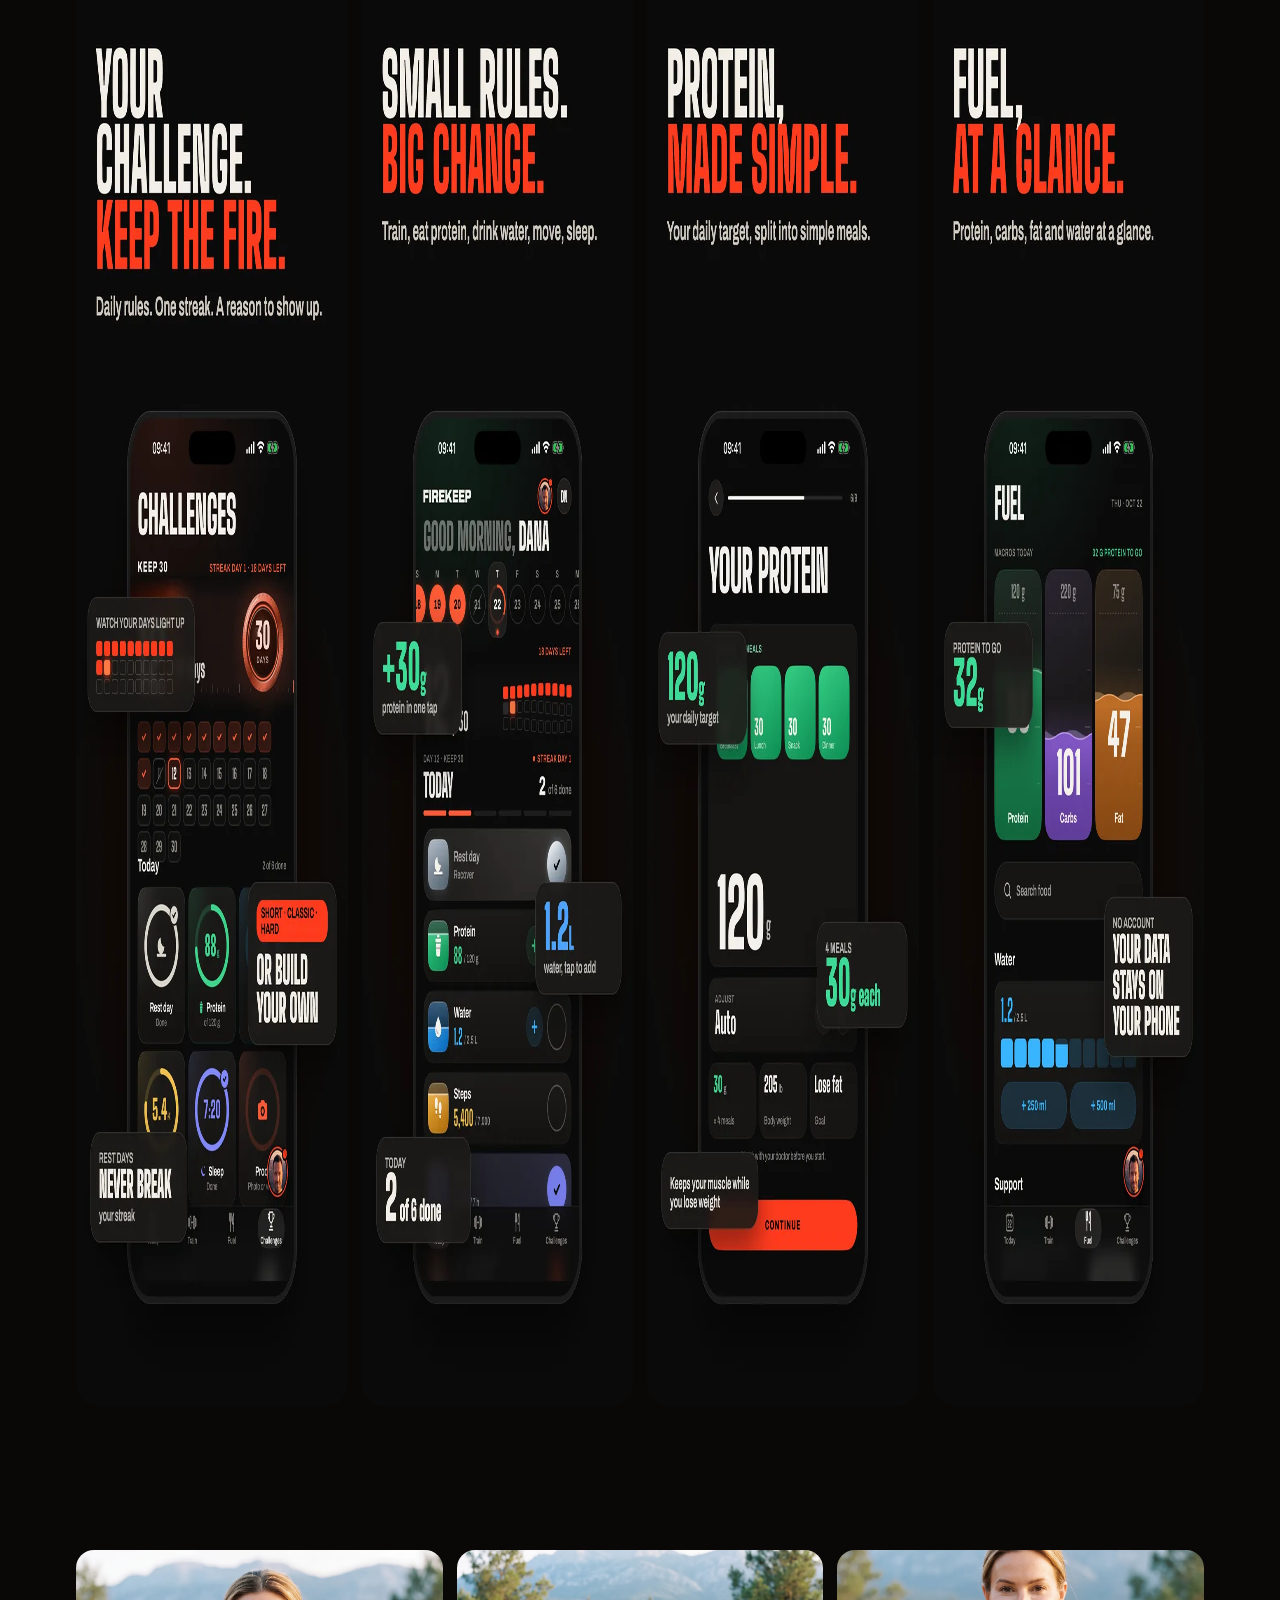
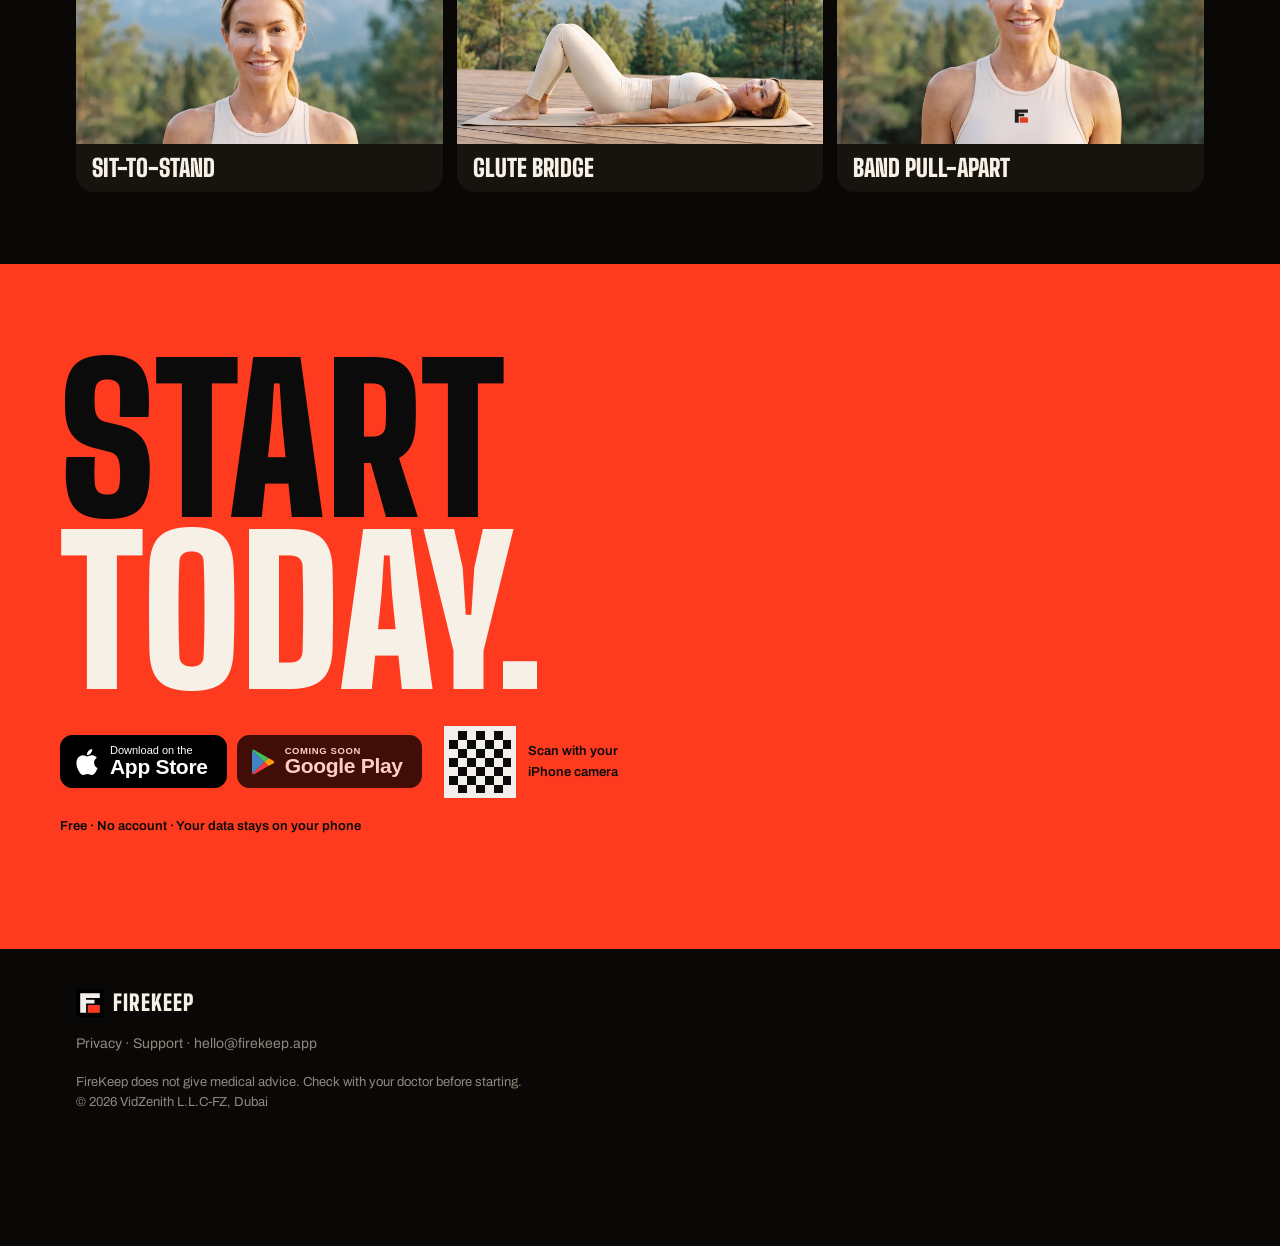
==== commit 85d6ed66: "Preview /new/: hero shows the app on a centered phone Co-Authored-By: Claude Opus 5.5 <noreply@anthr" ====
--- a/new/index.html
+++ b/new/index.html
@@ -18,15 +18,16 @@
 
 <main id="top">
 
-<!-- 1 HERO: one ember, one line -->
+<!-- 1 HERO: the app on a phone, centered -->
 <section class="hero" aria-labelledby="h1">
-  <div class="spark" aria-hidden="true"><i class="ember"></i><b style="--x:-30px;--d:0s"></b><b style="--x:12px;--d:1s"></b><b style="--x:34px;--d:2s"></b><b style="--x:-8px;--d:2.9s"></b></div>
-  <div class="hero-copy">
-    <h1 id="h1">Keep<br><em>the fire.</em></h1>
-    <p class="sub">Six small rules a day. Strength and protein.</p>
-    <div class="stores"><a class="badge" href="#get" data-store="ios" aria-label="Download on the App Store"><svg class="ap" viewBox="0 0 24 24" aria-hidden="true"><path d="M12.152 6.896c-.948 0-2.415-1.078-3.96-1.04-2.04.027-3.91 1.183-4.961 3.014-2.117 3.675-.546 9.103 1.519 12.09 1.013 1.454 2.208 3.09 3.792 3.039 1.52-.065 2.09-.987 3.935-.987 1.831 0 2.35.987 3.96.948 1.637-.026 2.676-1.48 3.676-2.948 1.156-1.688 1.636-3.325 1.662-3.415-.039-.013-3.182-1.221-3.22-4.857-.026-3.04 2.48-4.494 2.597-4.559-1.429-2.09-3.623-2.324-4.39-2.376-2-.156-3.675 1.09-4.61 1.09zM15.53 3.83c.843-1.012 1.4-2.427 1.245-3.83-1.207.052-2.662.805-3.532 1.818-.78.896-1.454 2.338-1.273 3.714 1.338.104 2.715-.688 3.559-1.701"/></svg><span><small>Download on the</small><b>App Store</b></span></a><span class="badge soon" data-store="android" aria-label="Google Play, coming soon"><svg class="gp" viewBox="0 0 24 26" aria-hidden="true"><path d="M1.5 1.2 13.4 13 1.5 24.8c-.3-.2-.5-.6-.5-1.1V2.3c0-.5.2-.9.5-1.1z" fill="#00a0ff"/><path d="M17.4 17 13.4 13l4-4 4.8 2.7c1.4.8 1.4 2 0 2.8z" fill="#ffbc00"/><path d="M17.4 17 13.4 13 1.5 24.8c.4.4 1.1.5 1.9.1z" fill="#ff3a44"/><path d="M17.4 9 3.4 1.1C2.6.7 1.9.8 1.5 1.2L13.4 13z" fill="#00f076"/></svg><span><small>Coming soon</small><b>Google Play</b></span></span></div>
-  </div>
-  <p class="scroll-hint" aria-hidden="true">Scroll ↓</p>
+  <h1 id="h1">Keep <em>the fire.</em></h1>
+  <p class="sub">Six small rules a day. Strength and protein.</p>
+  <!-- device slot: swap .frame for a hand-holding-phone photo later; the screen keeps the same box -->
+  <figure class="device">
+    <div class="glow" aria-hidden="true"></div>
+    <div class="frame"><img class="screen" src="assets/img/app/hero-today.webp" alt="FireKeep Today screen: Keep 30, day 12, the six daily rules" width="720" height="1564"></div>
+  </figure>
+  <div class="stores"><a class="badge" href="#get" data-store="ios" aria-label="Download on the App Store"><svg class="ap" viewBox="0 0 24 24" aria-hidden="true"><path d="M12.152 6.896c-.948 0-2.415-1.078-3.96-1.04-2.04.027-3.91 1.183-4.961 3.014-2.117 3.675-.546 9.103 1.519 12.09 1.013 1.454 2.208 3.09 3.792 3.039 1.52-.065 2.09-.987 3.935-.987 1.831 0 2.35.987 3.96.948 1.637-.026 2.676-1.48 3.676-2.948 1.156-1.688 1.636-3.325 1.662-3.415-.039-.013-3.182-1.221-3.22-4.857-.026-3.04 2.48-4.494 2.597-4.559-1.429-2.09-3.623-2.324-4.39-2.376-2-.156-3.675 1.09-4.61 1.09zM15.53 3.83c.843-1.012 1.4-2.427 1.245-3.83-1.207.052-2.662.805-3.532 1.818-.78.896-1.454 2.338-1.273 3.714 1.338.104 2.715-.688 3.559-1.701"/></svg><span><small>Download on the</small><b>App Store</b></span></a><span class="badge soon" data-store="android" aria-label="Google Play, coming soon"><svg class="gp" viewBox="0 0 24 26" aria-hidden="true"><path d="M1.5 1.2 13.4 13 1.5 24.8c-.3-.2-.5-.6-.5-1.1V2.3c0-.5.2-.9.5-1.1z" fill="#00a0ff"/><path d="M17.4 17 13.4 13l4-4 4.8 2.7c1.4.8 1.4 2 0 2.8z" fill="#ffbc00"/><path d="M17.4 17 13.4 13 1.5 24.8c.4.4 1.1.5 1.9.1z" fill="#ff3a44"/><path d="M17.4 9 3.4 1.1C2.6.7 1.9.8 1.5 1.2L13.4 13z" fill="#00f076"/></svg><span><small>Coming soon</small><b>Google Play</b></span></span></div>
 </section>
 
 <!-- 2 THE STORY: the ember grows into the demonstrator, the days light up -->
--- a/new/styles.css
+++ b/new/styles.css
@@ -38,17 +38,18 @@
 .badge.mini b{font-size:16px}.badge.mini small{font-size:9px}.badge.mini .ap{width:20px;height:20px}.badge.mini .gp{width:18px;height:20px}
 @media (max-width:420px){.stores .badge:not(.mini){padding:8px 13px 8px 10px;min-height:48px;gap:8px}.stores .badge:not(.mini) b{font-size:17px}.stores .badge:not(.mini) .ap{width:22px;height:22px}.stores .badge:not(.mini) .gp{width:20px;height:22px}}
 
-/* hero */
-.hero{position:relative;min-height:100svh;display:flex;flex-direction:column;justify-content:flex-end;padding:120px var(--gut) 64px;overflow:hidden;
-  background:radial-gradient(90% 55% at 70% 110%,rgba(246,178,107,.16),transparent 70%),radial-gradient(60% 40% at 15% 0%,rgba(31,42,31,.55),transparent 70%)}
-.spark{position:absolute;left:50%;top:30svh;width:0;height:0}
-.ember{position:absolute;left:-22px;top:-14px;width:44px;height:28px;background:var(--heat);animation:breathe 3.2s ease-in-out infinite}
-.spark b{position:absolute;left:var(--x);top:0;width:4px;height:4px;background:#ff8a3d;border-radius:1px;opacity:0;animation:rise 4s linear infinite;animation-delay:var(--d)}
-@keyframes breathe{0%,100%{box-shadow:0 0 26px 6px rgba(255,59,31,.5),0 0 80px 26px rgba(255,59,31,.18)}50%{box-shadow:0 0 42px 12px rgba(255,59,31,.72),0 0 130px 46px rgba(255,59,31,.3)}}
-@keyframes rise{0%{transform:translateY(0);opacity:0}15%{opacity:.9}100%{transform:translateY(-130px) translateX(6px);opacity:0}}
-.hero h1{font-size:clamp(88px,27vw,190px)}
-.sub{font-size:18px;color:#d6d0c7;margin:18px 0 26px}
-.scroll-hint{position:absolute;bottom:16px;left:0;right:0;text-align:center;font-size:11px;letter-spacing:3px;text-transform:uppercase;color:#6f685f;margin:0}
+/* hero: headline, the app on a phone (centered), store badges */
+.hero{position:relative;min-height:100svh;display:flex;flex-direction:column;align-items:center;justify-content:center;text-align:center;padding:78px var(--gut) 28px;overflow:hidden;
+  background:radial-gradient(70% 45% at 50% 62%,rgba(255,59,31,.22),transparent 70%),radial-gradient(60% 40% at 15% 0%,rgba(31,42,31,.5),transparent 70%)}
+.hero h1{font-size:clamp(54px,15vw,150px)}
+.sub{font-size:16px;color:#d6d0c7;margin:10px 0 22px}
+.device{position:relative;margin:0 0 24px;width:clamp(190px,calc((100svh - 330px)*.46),340px)}
+.glow{position:absolute;left:50%;top:55%;width:150%;aspect-ratio:1;transform:translate(-50%,-50%);border-radius:50%;
+  background:radial-gradient(closest-side,rgba(255,59,31,.7),rgba(255,59,31,.25) 50%,transparent 75%);filter:blur(6px);animation:breathe 4s ease-in-out infinite;pointer-events:none}
+@keyframes breathe{0%,100%{opacity:.75;transform:translate(-50%,-50%) scale(.96)}50%{opacity:1;transform:translate(-50%,-50%) scale(1.04)}}
+.frame{position:relative;border-radius:15% / 6.9%;padding:3%;background:linear-gradient(145deg,#3a3633,#141210 40%,#2a2724);box-shadow:0 0 0 1px #4a4541,0 30px 70px rgba(0,0,0,.65)}
+.screen{width:100%;height:auto;border-radius:12.6% / 5.8%;display:block}
+.hero .stores{justify-content:center}
 
 /* story: the ember grows into the demonstrator, the days fill */
 .story{position:relative;height:500svh}
@@ -112,10 +113,9 @@
 @media (min-width:900px){
   :root{--gut:56px}
   .sticky-cta{display:none}
-  .hero{justify-content:center}
-  .spark{left:72%;top:48%}
-  .ember{left:-40px;top:-26px;width:80px;height:52px}
-  .hero h1{font-size:min(200px,24vh)}
+  .hero{padding-top:96px}
+  .hero h1{font-size:min(130px,13vh)}
+  .device{width:clamp(220px,calc((100svh - 360px)*.46),340px)}
   .stage-grid{flex-direction:row;align-items:center;justify-content:center;gap:64px;padding:90px var(--gut) 40px}
   .win{--W:min(46vw,640px);margin:0}
   .panel{width:380px}
@@ -128,7 +128,7 @@
 /* reduced motion: the story becomes a plain section */
 @media (prefers-reduced-motion:reduce){
   html{scroll-behavior:auto}
-  .ember,.spark b{animation:none}
+  .glow{animation:none}
   .story{height:auto}
   .stage{position:relative;height:auto;min-height:100svh}
 }
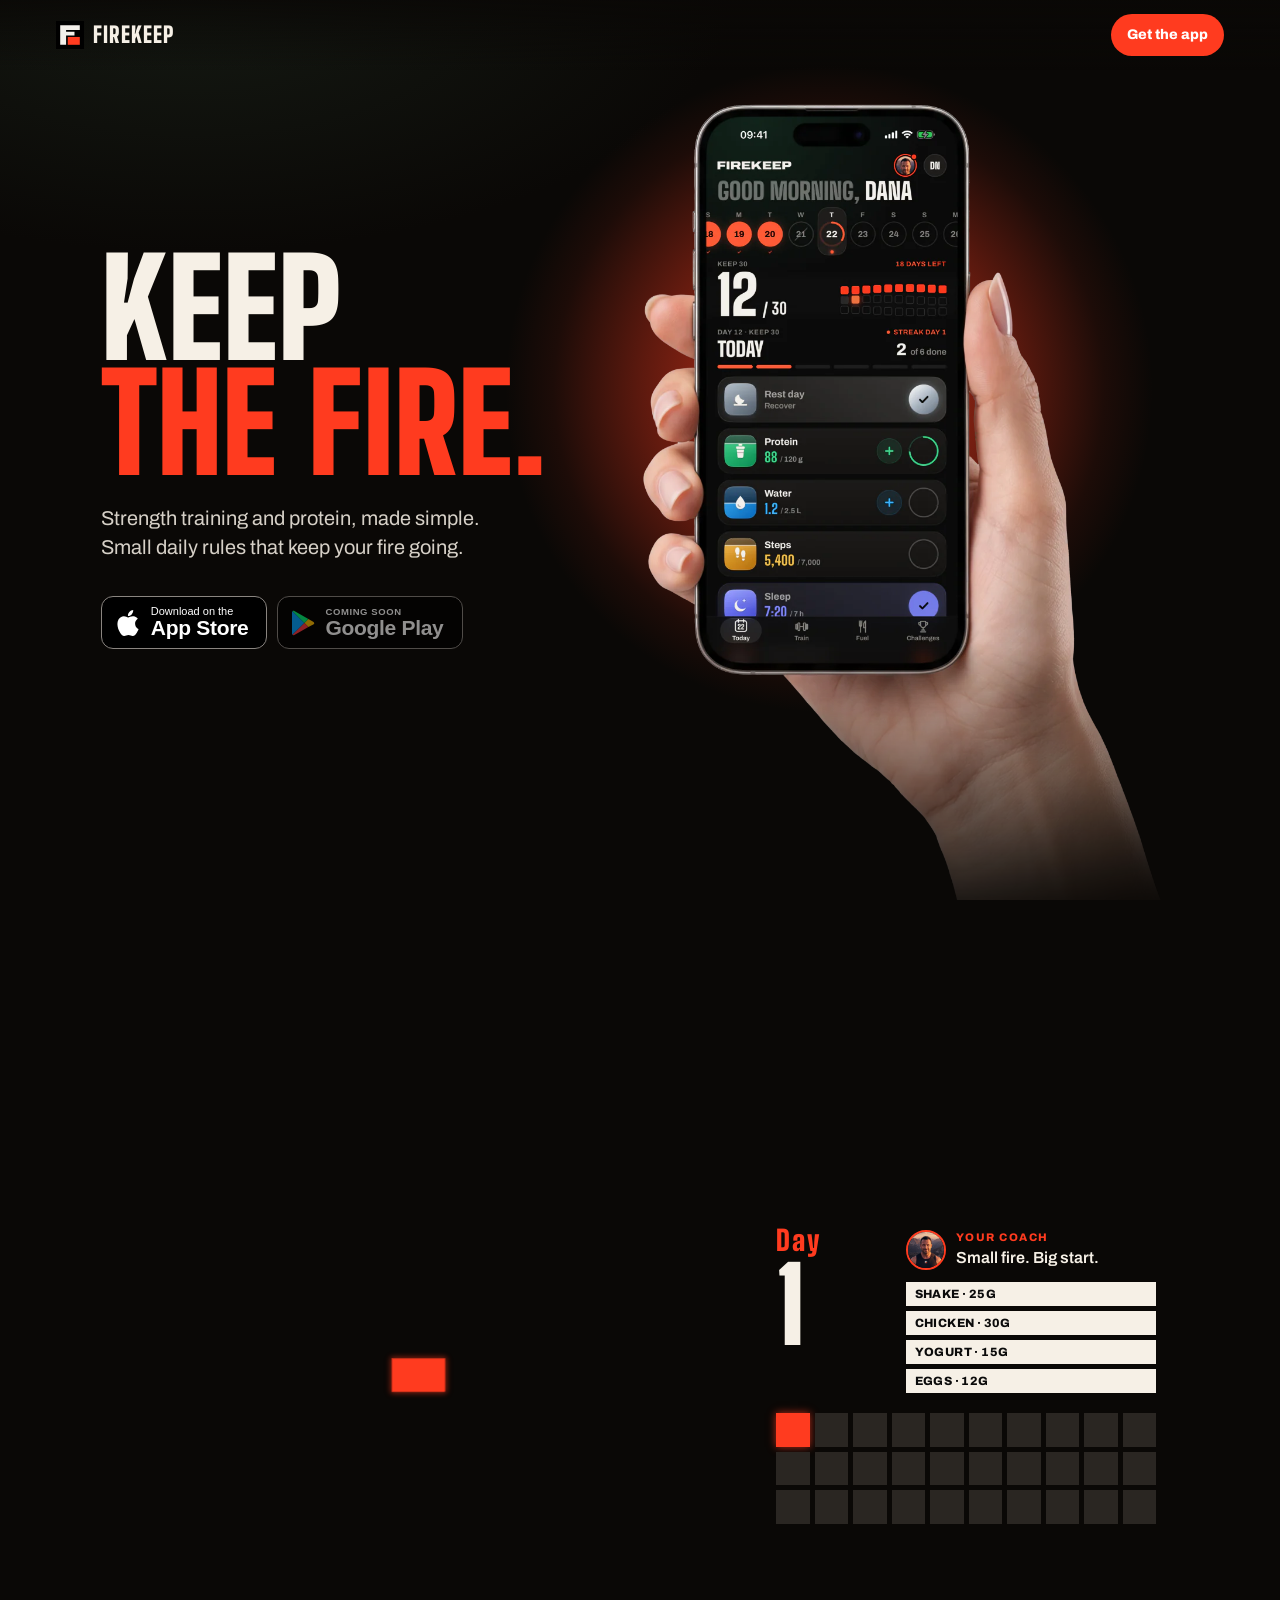
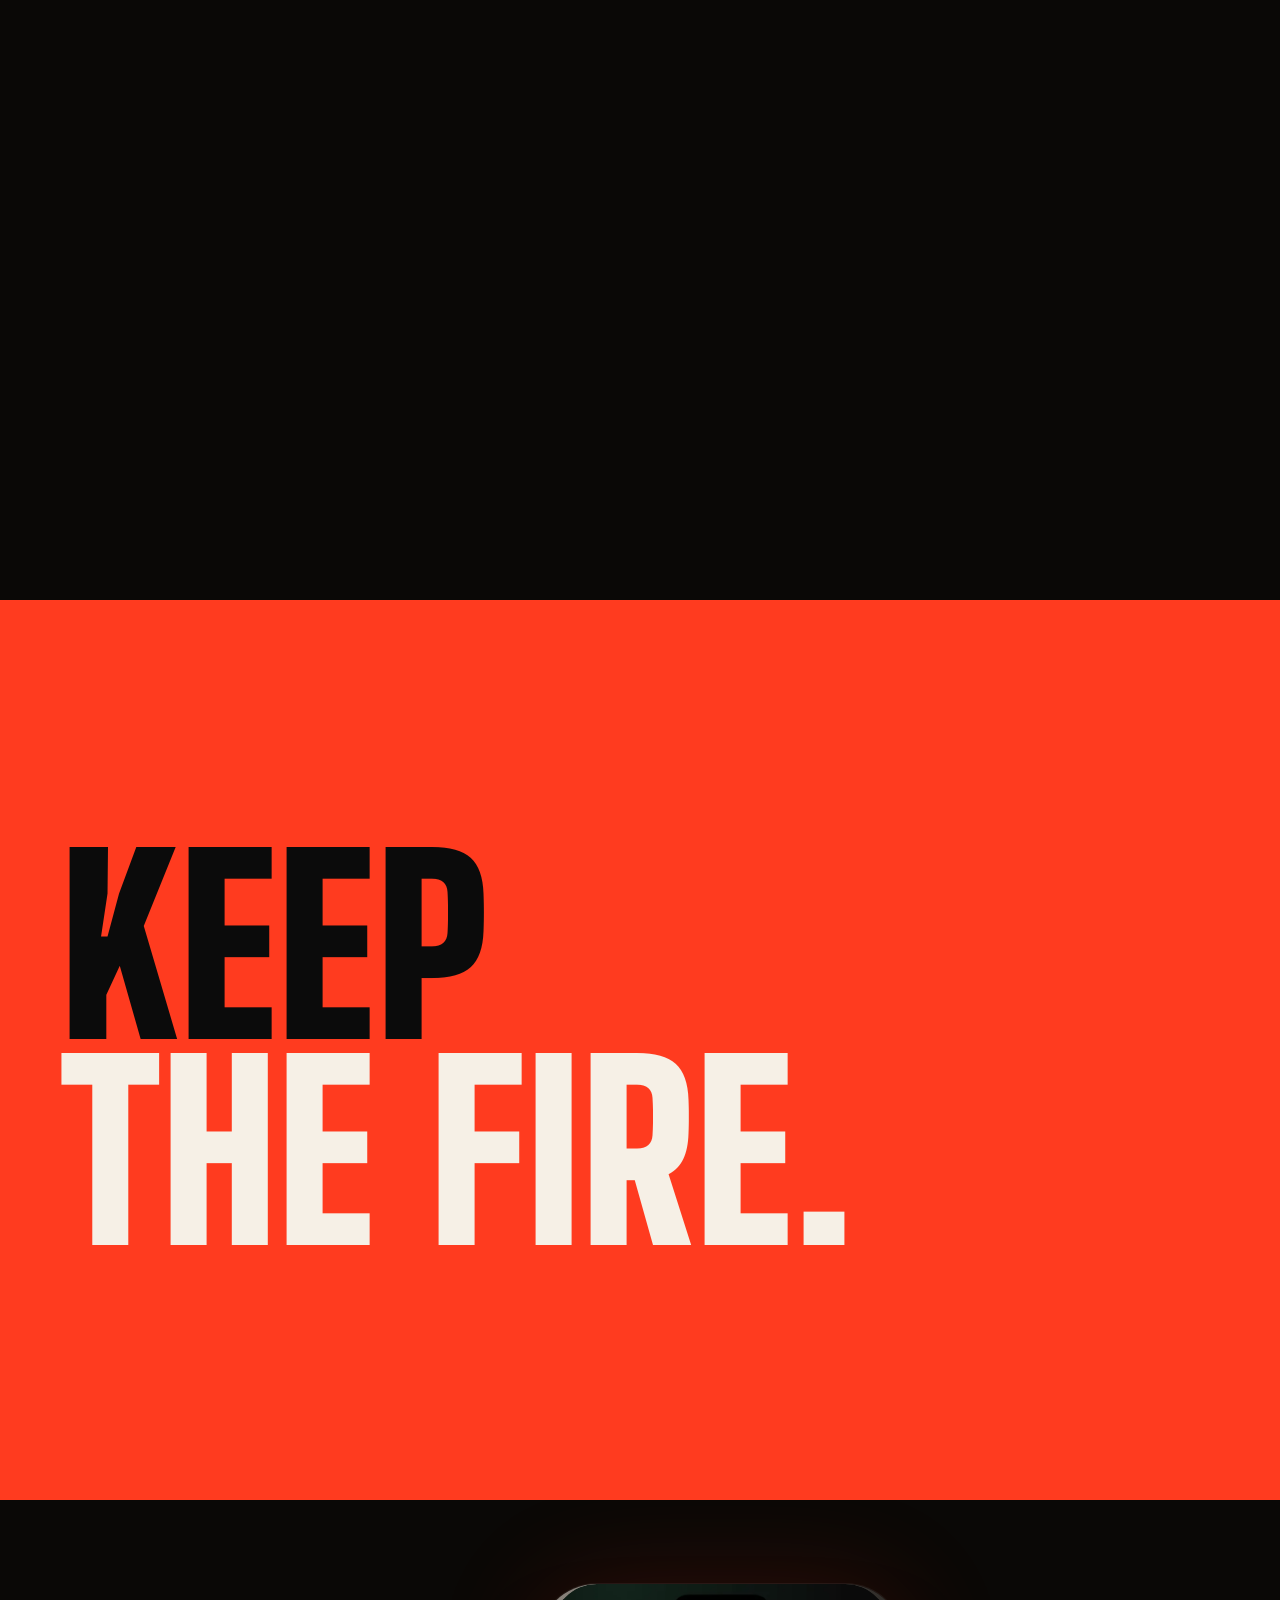
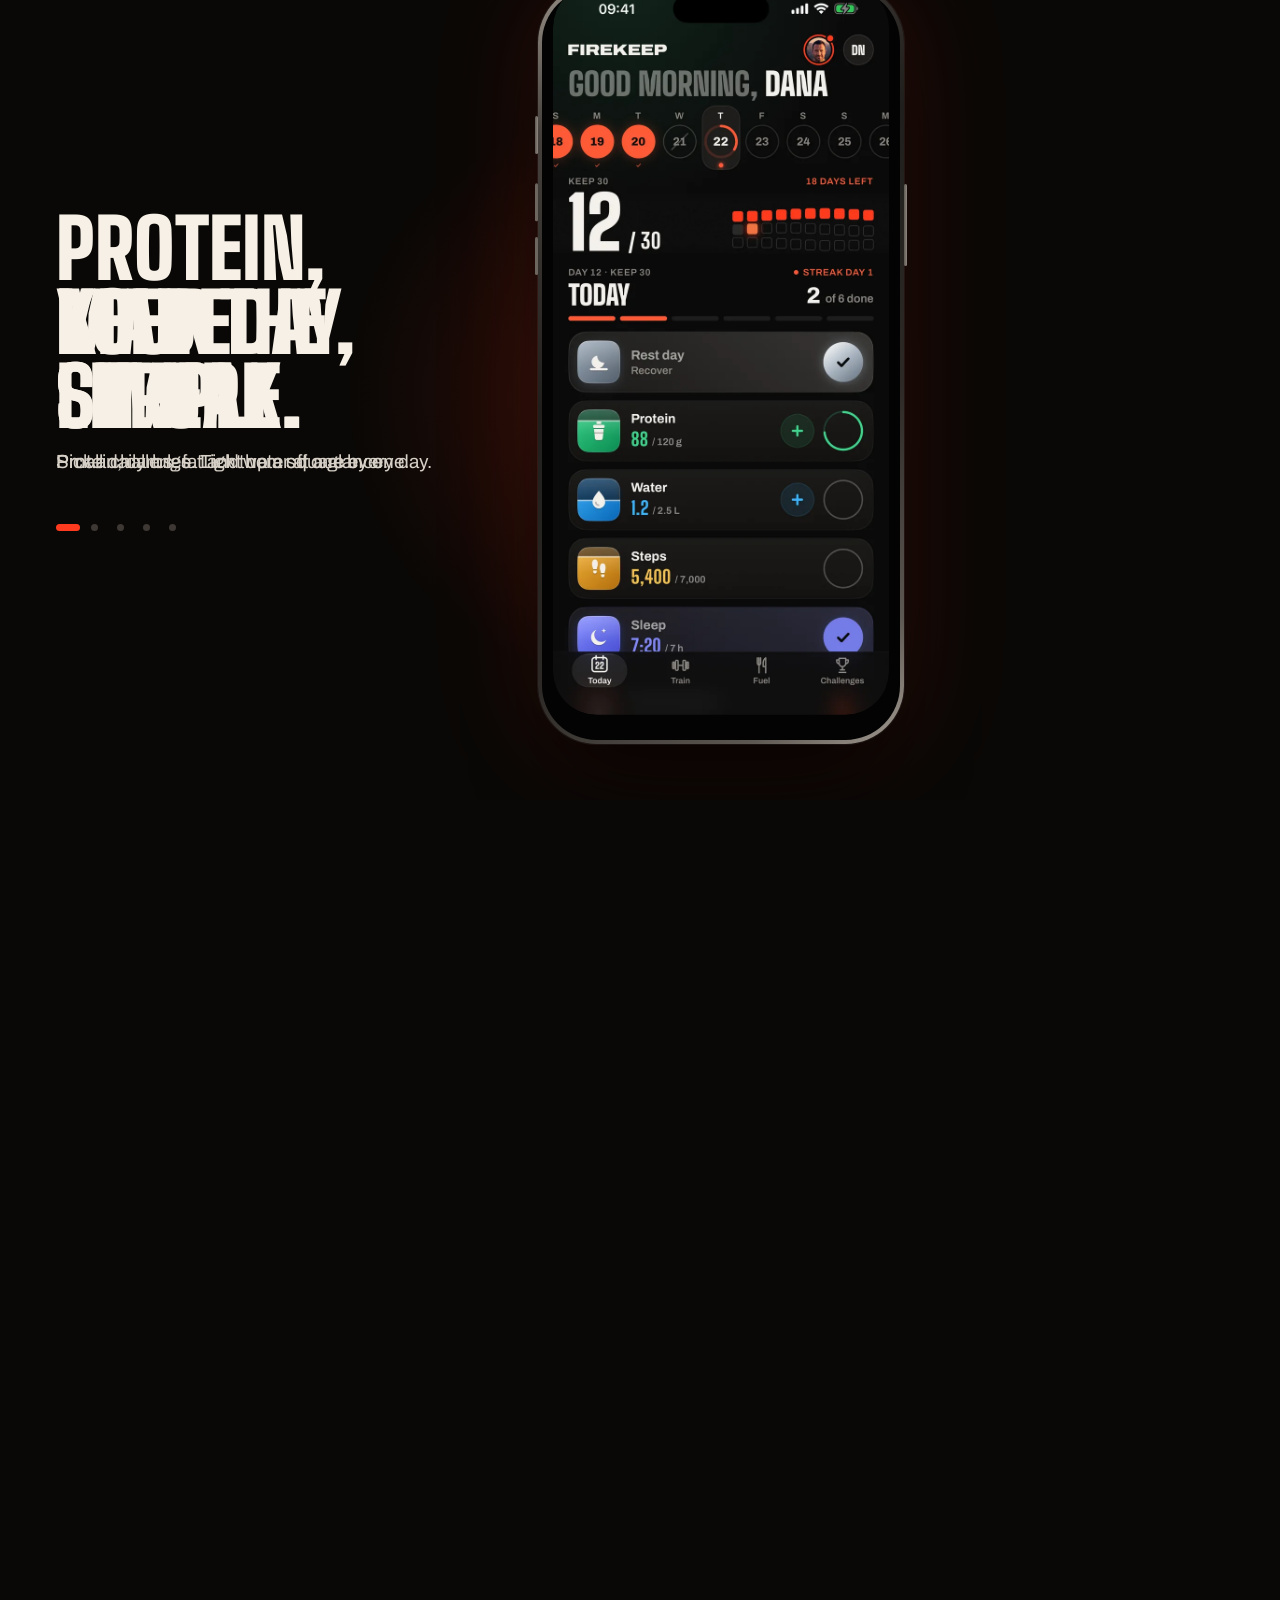
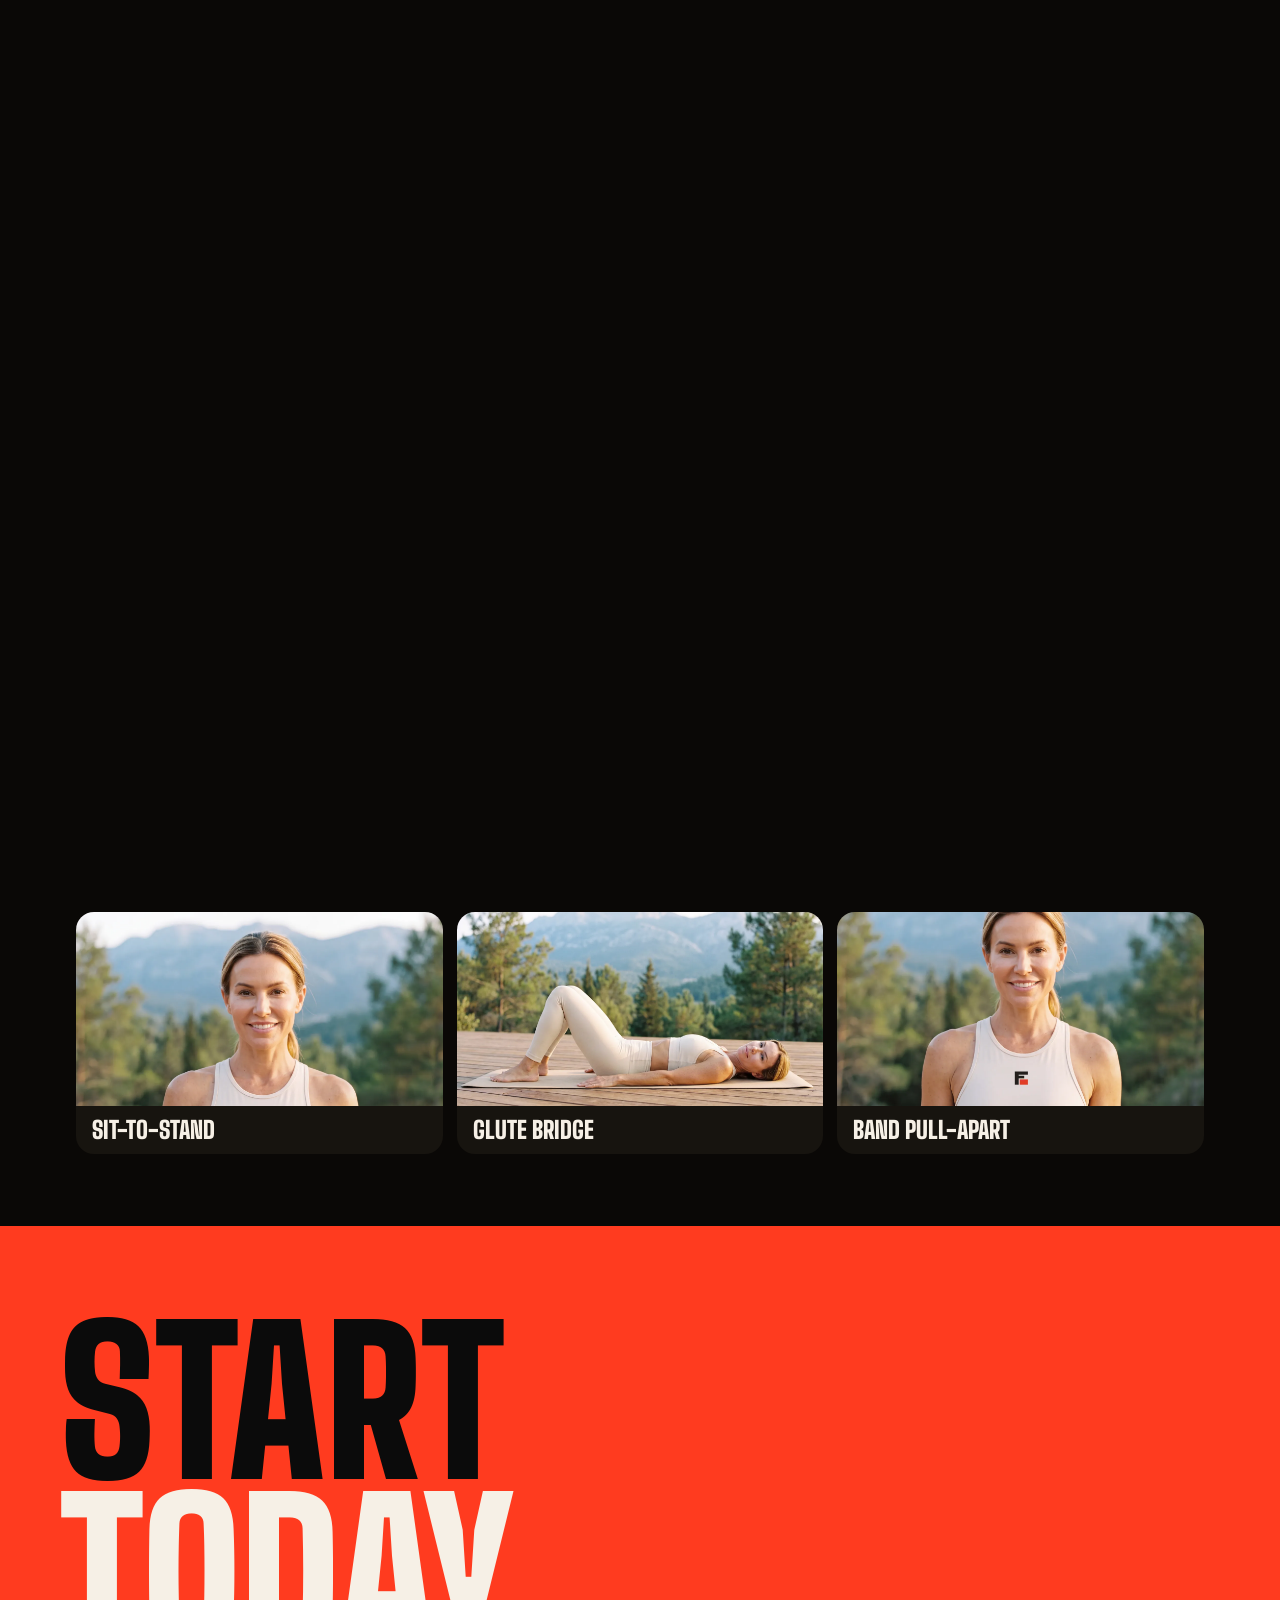
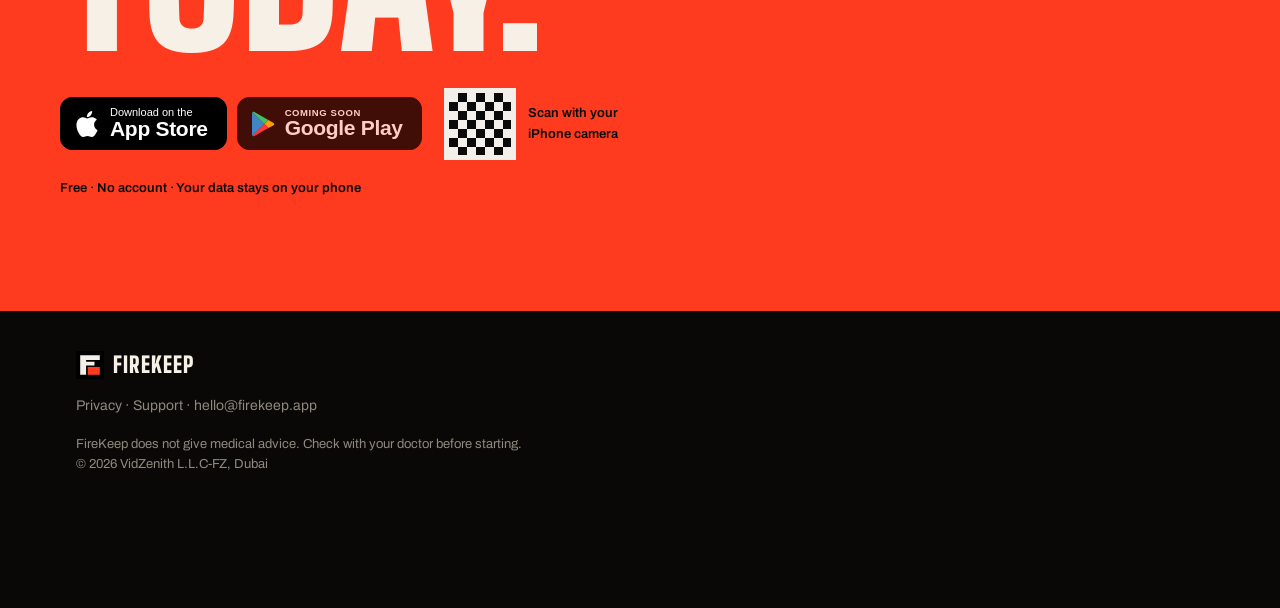
==== commit 539a1f77: "Preview /new/: hand-held phone hero + scroll app tour Co-Authored-By: Claude Opus 5.5 <noreply@anthr" ====
--- a/new/index.html
+++ b/new/index.html
@@ -4,7 +4,7 @@
 <meta charset="utf-8">
 <meta name="viewport" content="width=device-width, initial-scale=1, viewport-fit=cover">
 <title>FireKeep · Keep the fire</title>
-<meta name="description" content="Six small rules a day. Strength and protein. FireKeep is free on iPhone, coming soon to Android.">
+<meta name="description" content="Strength training and protein, made simple. Small daily rules that keep your fire going. FireKeep is free on iPhone, coming soon to Android.">
 <meta name="theme-color" content="#0a0806">
 <meta name="robots" content="noindex">
 <link rel="stylesheet" href="styles.css">
@@ -18,14 +18,14 @@
 
 <main id="top">
 
-<!-- 1 HERO: the app on a phone, centered -->
+<!-- 1 HERO: headline, what the app does, a hand holding the phone, store badges -->
 <section class="hero" aria-labelledby="h1">
   <h1 id="h1">Keep <em>the fire.</em></h1>
-  <p class="sub">Six small rules a day. Strength and protein.</p>
-  <!-- device slot: swap .frame for a hand-holding-phone photo later; the screen keeps the same box -->
-  <figure class="device">
+  <p class="lede"><span>Strength training and protein, made simple.</span> <span>Small daily rules that keep your fire going.</span></p>
+  <!-- transparent cut-out (hand + iPhone + wrist). --phone-x / --phone-y in styles.css = where the phone's centre sits in this image -->
+  <figure class="hand">
     <div class="glow" aria-hidden="true"></div>
-    <div class="frame"><img class="screen" src="assets/img/app/hero-today.webp" alt="FireKeep Today screen: Keep 30, day 12, the six daily rules" width="720" height="1564"></div>
+    <img src="assets/img/app/hero-hand.webp" alt="A hand holding an iPhone with the FireKeep Today screen" width="900" height="1600" fetchpriority="high">
   </figure>
   <div class="stores"><a class="badge" href="#get" data-store="ios" aria-label="Download on the App Store"><svg class="ap" viewBox="0 0 24 24" aria-hidden="true"><path d="M12.152 6.896c-.948 0-2.415-1.078-3.96-1.04-2.04.027-3.91 1.183-4.961 3.014-2.117 3.675-.546 9.103 1.519 12.09 1.013 1.454 2.208 3.09 3.792 3.039 1.52-.065 2.09-.987 3.935-.987 1.831 0 2.35.987 3.96.948 1.637-.026 2.676-1.48 3.676-2.948 1.156-1.688 1.636-3.325 1.662-3.415-.039-.013-3.182-1.221-3.22-4.857-.026-3.04 2.48-4.494 2.597-4.559-1.429-2.09-3.623-2.324-4.39-2.376-2-.156-3.675 1.09-4.61 1.09zM15.53 3.83c.843-1.012 1.4-2.427 1.245-3.83-1.207.052-2.662.805-3.532 1.818-.78.896-1.454 2.338-1.273 3.714 1.338.104 2.715-.688 3.559-1.701"/></svg><span><small>Download on the</small><b>App Store</b></span></a><span class="badge soon" data-store="android" aria-label="Google Play, coming soon"><svg class="gp" viewBox="0 0 24 26" aria-hidden="true"><path d="M1.5 1.2 13.4 13 1.5 24.8c-.3-.2-.5-.6-.5-1.1V2.3c0-.5.2-.9.5-1.1z" fill="#00a0ff"/><path d="M17.4 17 13.4 13l4-4 4.8 2.7c1.4.8 1.4 2 0 2.8z" fill="#ffbc00"/><path d="M17.4 17 13.4 13 1.5 24.8c.4.4 1.1.5 1.9.1z" fill="#ff3a44"/><path d="M17.4 9 3.4 1.1C2.6.7 1.9.8 1.5 1.2L13.4 13z" fill="#00f076"/></svg><span><small>Coming soon</small><b>Google Play</b></span></span></div>
 </section>
@@ -61,13 +61,32 @@
   <h2>Keep<br><em>the fire.</em></h2>
 </section>
 
-<!-- 4 THE APP -->
-<section class="sec app" aria-label="The app">
-  <div class="shots">
-    <img src="assets/img/app/01-challenge.webp" alt="Your challenge: daily rules, one streak" width="660" height="1434" loading="lazy">
-    <img src="assets/img/app/02-rules.webp" alt="Small rules, big change: train, protein, water, steps, sleep" width="660" height="1434" loading="lazy">
-    <img src="assets/img/app/05-protein.webp" alt="Protein made simple: a daily target in simple meals" width="660" height="1434" loading="lazy">
-    <img src="assets/img/app/06-fuel.webp" alt="Fuel at a glance: protein, carbs, fat and water" width="660" height="1434" loading="lazy">
+<!-- 4 THE APP: one phone stays pinned while you scroll; each step swaps the screen and the caption.
+     Review hook: #app=1..5 jumps to a step. Reduced motion: a plain list. -->
+<section class="tour" id="app" aria-label="The app">
+  <div class="tour-stage">
+    <div class="bezel" aria-hidden="true"></div>
+    <article class="step on">
+      <div class="cap"><h3>Your day, lit&nbsp;up.</h3><p>Small daily rules. Tick them off one by one.</p></div>
+      <div class="scr"><img src="assets/img/app/hero-today.webp" alt="Today screen: your daily rules for training, protein, water, steps and sleep" width="720" height="1564" loading="lazy"></div>
+    </article>
+    <article class="step">
+      <div class="cap"><h3>Keep the streak.</h3><p>Pick a challenge. Light up a square every day.</p></div>
+      <div class="scr"><img src="assets/img/app/tour-challenges.webp" alt="Challenges screen: your streak, one square for each day" width="720" height="1564" loading="lazy"></div>
+    </article>
+    <article class="step">
+      <div class="cap"><h3>Clear moves.</h3><p>Every move shown, with sets and reps.</p></div>
+      <div class="scr"><img src="assets/img/app/tour-workout.webp" alt="Workout screen: a demonstrator shows the session, with each move, its sets and reps" width="720" height="1564" loading="lazy"></div>
+    </article>
+    <article class="step">
+      <div class="cap"><h3>A plan made for&nbsp;you.</h3><p>Gym, home or outdoors. Full session or short.</p></div>
+      <div class="scr"><img src="assets/img/app/tour-train.webp" alt="Train screen: this week's plan, with gym, home and outdoor options" width="720" height="1564" loading="lazy"></div>
+    </article>
+    <article class="step">
+      <div class="cap"><h3>Protein, made simple.</h3><p>Protein, carbs, fat and water at a glance.</p></div>
+      <div class="scr"><img src="assets/img/app/tour-fuel.webp" alt="Fuel screen: protein, carbs, fat and water for today" width="720" height="1564" loading="lazy"></div>
+    </article>
+    <div class="dots" role="group" aria-label="App tour steps"><button type="button" aria-label="Today" aria-current="step"></button><button type="button" aria-label="Challenges"></button><button type="button" aria-label="Workout"></button><button type="button" aria-label="Train"></button><button type="button" aria-label="Fuel"></button></div>
   </div>
 </section>
 
--- a/new/styles.css
+++ b/new/styles.css
@@ -38,18 +38,20 @@
 .badge.mini b{font-size:16px}.badge.mini small{font-size:9px}.badge.mini .ap{width:20px;height:20px}.badge.mini .gp{width:18px;height:20px}
 @media (max-width:420px){.stores .badge:not(.mini){padding:8px 13px 8px 10px;min-height:48px;gap:8px}.stores .badge:not(.mini) b{font-size:17px}.stores .badge:not(.mini) .ap{width:22px;height:22px}.stores .badge:not(.mini) .gp{width:20px;height:22px}}
 
-/* hero: headline, the app on a phone (centered), store badges */
-.hero{position:relative;min-height:100svh;display:flex;flex-direction:column;align-items:center;justify-content:center;text-align:center;padding:78px var(--gut) 28px;overflow:hidden;
-  background:radial-gradient(70% 45% at 50% 62%,rgba(255,59,31,.22),transparent 70%),radial-gradient(60% 40% at 15% 0%,rgba(31,42,31,.5),transparent 70%)}
-.hero h1{font-size:clamp(54px,15vw,150px)}
-.sub{font-size:16px;color:#d6d0c7;margin:10px 0 22px}
-.device{position:relative;margin:0 0 24px;width:clamp(190px,calc((100svh - 330px)*.46),340px)}
-.glow{position:absolute;left:50%;top:55%;width:150%;aspect-ratio:1;transform:translate(-50%,-50%);border-radius:50%;
-  background:radial-gradient(closest-side,rgba(255,59,31,.7),rgba(255,59,31,.25) 50%,transparent 75%);filter:blur(6px);animation:breathe 4s ease-in-out infinite;pointer-events:none}
-@keyframes breathe{0%,100%{opacity:.75;transform:translate(-50%,-50%) scale(.96)}50%{opacity:1;transform:translate(-50%,-50%) scale(1.04)}}
-.frame{position:relative;border-radius:15% / 6.9%;padding:3%;background:linear-gradient(145deg,#3a3633,#141210 40%,#2a2724);box-shadow:0 0 0 1px #4a4541,0 30px 70px rgba(0,0,0,.65)}
-.screen{width:100%;height:auto;border-radius:12.6% / 5.8%;display:block}
-.hero .stores{justify-content:center}
+/* hero: headline, what the app does, a hand holding the phone (wrist runs off the bottom), store badges.
+   --phone-x / --phone-y: the phone's centre inside hero-hand.webp (0-1), so the phone itself sits centred. */
+.hero{--phone-x:.35;--phone-y:.31;--bleed:150px;position:relative;height:100svh;min-height:640px;max-height:1080px;display:flex;flex-direction:column;align-items:center;text-align:center;padding:80px var(--gut) 24px;overflow:hidden;
+  background:radial-gradient(60% 40% at 15% 0%,rgba(31,42,31,.5),transparent 70%)}
+.hero h1{position:relative;z-index:2;font-size:clamp(54px,15vw,150px)}
+.lede{position:relative;z-index:2;max-width:24em;margin:12px auto 0;font-size:16px;line-height:1.45;color:#d6d0c7;text-wrap:balance}
+.lede span{display:block}
+.hand{position:relative;flex:1 1 auto;min-height:0;width:100%;margin:6px 0 0}
+.hand img{position:absolute;top:0;left:50%;height:calc(100% + var(--bleed));width:auto;max-width:none;translate:calc(var(--phone-x)*-100%) 0;user-select:none;
+  -webkit-mask-image:linear-gradient(180deg,#000 58%,transparent 90%);mask-image:linear-gradient(180deg,#000 58%,transparent 90%)}
+.glow{position:absolute;left:50%;top:calc((100% + var(--bleed))*var(--phone-y));height:calc((100% + var(--bleed))*.78);aspect-ratio:1;translate:-50% -50%;border-radius:50%;pointer-events:none;
+  background:radial-gradient(closest-side,rgba(255,59,31,.85),rgba(255,59,31,.34) 46%,rgba(255,59,31,.08) 68%,transparent 80%);animation:breathe 5s ease-in-out infinite}
+@keyframes breathe{0%,100%{opacity:.7;scale:.95}50%{opacity:1;scale:1.04}}
+.hero .stores{position:relative;z-index:2;justify-content:center;margin-top:12px}
 
 /* story: the ember grows into the demonstrator, the days fill */
 .story{position:relative;height:500svh}
@@ -82,11 +84,35 @@
 .fire h2{font-size:clamp(96px,30vw,240px);max-width:1160px;width:100%;margin:0 auto}
 .fire h2 em{color:var(--bone)}
 
+/* the app: one phone stays pinned, each step wipes in the next screen and swaps the caption.
+   --S = screen width; the bezel and the screens share one grid cell, so they line up without absolute positioning. */
+.tour{--S:min(calc((100svh - 290px)/2.2),76vw,330px);--b:calc(var(--S)*.032);--ti:max(2px,calc(var(--S)*.012));--r:calc(var(--S)*.13);position:relative;height:460svh}
+.tour-stage{position:sticky;top:0;height:100svh;overflow:hidden;display:grid;justify-items:center;align-content:center;row-gap:14px;
+  grid-template-areas:"cap" "dots" "phone";padding:72px var(--gut) 18px;
+  background:radial-gradient(45% 38% at 50% 64%,rgba(255,59,31,.16),transparent 72%)}
+.step{display:contents}
+.cap{grid-area:cap;align-self:end;text-align:center;width:min(100%,24em);opacity:0;transform:translateY(14px);transition:opacity .3s ease,transform .45s cubic-bezier(.2,.7,.2,1)}
+.step.on .cap{opacity:1;transform:none;transition-delay:.12s}
+.cap h3{margin:0;font:900 44px/.9 var(--display);text-transform:uppercase;letter-spacing:.2px;text-wrap:balance}
+.cap p{margin:8px 0 0;font-size:15px;line-height:1.4;color:#d6d0c7;text-wrap:pretty}
+.bezel{grid-area:phone;position:relative;box-sizing:content-box;width:calc(var(--S) + 2*var(--b));height:calc(var(--S)*2.1727 + 2*var(--b));border:var(--ti) solid transparent;border-radius:calc(var(--r) + var(--b) + var(--ti));
+  background:linear-gradient(#030303,#030303) padding-box,linear-gradient(140deg,#9a938b 0%,#46413c 14%,#211f1d 40%,#2c2926 66%,#5e5852 88%,#a39c94 100%) border-box;
+  box-shadow:0 0 0 1px rgba(255,255,255,.06),0 50px 90px -30px rgba(0,0,0,.9),0 0 110px rgba(255,59,31,.16)}
+.bezel::before,.bezel::after{content:"";position:absolute;width:3px;border-radius:2px;background:linear-gradient(90deg,#5e5852,#8f8881)}
+.bezel::before{right:100%;margin-right:var(--ti);top:17%;height:5%;box-shadow:0 calc(var(--S)*.2) 0 #6c665f,0 calc(var(--S)*.36) 0 #6c665f}
+.bezel::after{left:100%;margin-left:var(--ti);top:26%;height:11%}
+.scr{grid-area:phone;z-index:1;width:var(--S);aspect-ratio:1320/2868;overflow:hidden;border-radius:var(--r);clip-path:inset(100% 0 0 0 round var(--r));transition:clip-path .7s cubic-bezier(.65,0,.25,1)}
+.scr img{width:100%;height:100%;object-fit:cover;transform:translateY(7%);transition:transform .8s cubic-bezier(.2,.7,.2,1)}
+.step.on .scr,.step.past .scr{clip-path:inset(0 0 0 0 round var(--r))}
+.step.on .scr img,.step.past .scr img{transform:none}
+.dots{grid-area:dots;display:flex;gap:2px}
+.dots button{width:24px;height:24px;padding:0;border:0;background:none;display:grid;place-items:center;cursor:pointer}
+.dots button::before{content:"";width:7px;height:7px;border-radius:99px;background:#3d3833;transition:width .3s ease,background .3s ease}
+.dots button[aria-current]::before{width:24px;background:var(--heat)}
+.dots button:focus-visible{outline:2px solid var(--heat);outline-offset:2px;border-radius:6px}
+
 /* sections */
 .sec{padding:72px var(--gut);max-width:1240px;margin:0 auto}
-.shots{display:flex;gap:14px;overflow-x:auto;scroll-snap-type:x mandatory;margin:0 calc(-1*var(--gut));padding:0 var(--gut) 8px;scrollbar-width:none}
-.shots::-webkit-scrollbar{display:none}
-.shots img{width:72vw;max-width:300px;flex:none;border-radius:22px;scroll-snap-align:center}
 .cards{display:grid;gap:14px}
 .cards figure{margin:0;background:var(--coal2);border-radius:18px;overflow:hidden}
 .cards img{width:100%;aspect-ratio:720/380;object-fit:cover}
@@ -113,16 +139,34 @@
 @media (min-width:900px){
   :root{--gut:56px}
   .sticky-cta{display:none}
-  .hero{padding-top:96px}
+  .hero{padding-top:92px}
   .hero h1{font-size:min(130px,13vh)}
-  .device{width:clamp(220px,calc((100svh - 360px)*.46),340px)}
+  .lede{font-size:18px;margin-top:14px}
   .stage-grid{flex-direction:row;align-items:center;justify-content:center;gap:64px;padding:90px var(--gut) 40px}
   .win{--W:min(46vw,640px);margin:0}
   .panel{width:380px}
-  .shots{overflow:visible;margin:0;padding:0;justify-content:center}
-  .shots img{width:calc((100% - 42px)/4);max-width:none}
+  .tour{--S:min(calc((100svh - 160px)/2.2),350px)}
+  .tour-stage{grid-template-columns:minmax(0,1fr) auto minmax(0,.6fr);grid-template-rows:1fr auto auto 1fr;grid-template-areas:". phone ." "cap phone ." "dots phone ." ". phone .";
+    column-gap:clamp(48px,6vw,104px);align-content:stretch;padding:84px var(--gut) 32px;background:radial-gradient(32% 46% at 50% 55%,rgba(255,59,31,.16),transparent 72%)}
+  .cap{justify-self:end;align-self:end;text-align:left;width:min(100%,470px)}
+  .cap h3{font-size:clamp(64px,6.4vw,100px)}
+  .cap p{margin-top:16px;font-size:19px}
+  .dots{justify-self:end;width:min(100%,470px);margin-top:26px;margin-left:-8px}
   .cards{grid-template-columns:repeat(3,1fr)}
   .qr{display:flex}
+}
+/* wide screens: text on the left, the hand on the right, both hugging the centre line */
+@media (min-width:1000px) and (min-height:560px){
+  .hero{--bleed:0px;display:grid;grid-template-columns:minmax(0,1fr) minmax(0,1fr);grid-template-rows:1fr auto auto auto 1fr;
+    grid-template-areas:". hand" "h1 hand" "lede hand" "stores hand" ". hand";column-gap:3vw;justify-items:start;text-align:left;padding:0 var(--gut);max-height:none}
+  .hero h1,.lede,.hero .stores{justify-self:end;width:min(100%,520px)}
+  .hero h1{grid-area:h1;font-size:min(150px,16vh,10.5vw)}
+  .hero h1 em{display:block}
+  .lede{grid-area:lede;max-width:none;margin:22px 0 0;font-size:20px;text-wrap:pretty}
+  .hero .stores{grid-area:stores;justify-content:flex-start;margin-top:34px}
+  .hand{grid-area:hand;align-self:stretch;height:auto;margin:0}
+  .hand img{top:11svh;left:30%;height:104svh}
+  .glow{top:calc(11svh + 104svh*var(--phone-y));left:30%;height:90svh}
 }
 
 /* reduced motion: the story becomes a plain section */
@@ -131,6 +175,18 @@
   .glow{animation:none}
   .story{height:auto}
   .stage{position:relative;height:auto;min-height:100svh}
+  .tour{height:auto}
+  .tour-stage{position:relative;height:auto;display:flex;flex-direction:column;align-items:center;gap:72px;padding:88px var(--gut);background:none}
+  .bezel,.dots{display:none}
+  .step{display:flex;flex-direction:column;align-items:center;gap:22px}
+  .cap,.step.on .cap{opacity:1;transform:none;justify-self:auto;text-align:center;width:min(100%,24em)}
+  .scr{box-sizing:content-box;aspect-ratio:auto;padding:var(--b);border:var(--ti) solid transparent;border-radius:calc(var(--r) + var(--b) + var(--ti));clip-path:none;
+    background:linear-gradient(#030303,#030303) padding-box,linear-gradient(140deg,#9a938b,#2c2926 40%,#5e5852 88%,#a39c94) border-box;box-shadow:0 40px 80px -30px rgba(0,0,0,.9)}
+  .scr img{height:auto;transform:none;border-radius:var(--r)}
+}
+@media (prefers-reduced-motion:reduce) and (min-width:900px){
+  .step{flex-direction:row;gap:clamp(48px,6vw,104px)}
+  .cap,.step.on .cap{align-self:center;text-align:left;width:min(40vw,470px)}
 }
 
 /* review screenshots: no transitions; full-page capture hides fixed chrome after the first screen */
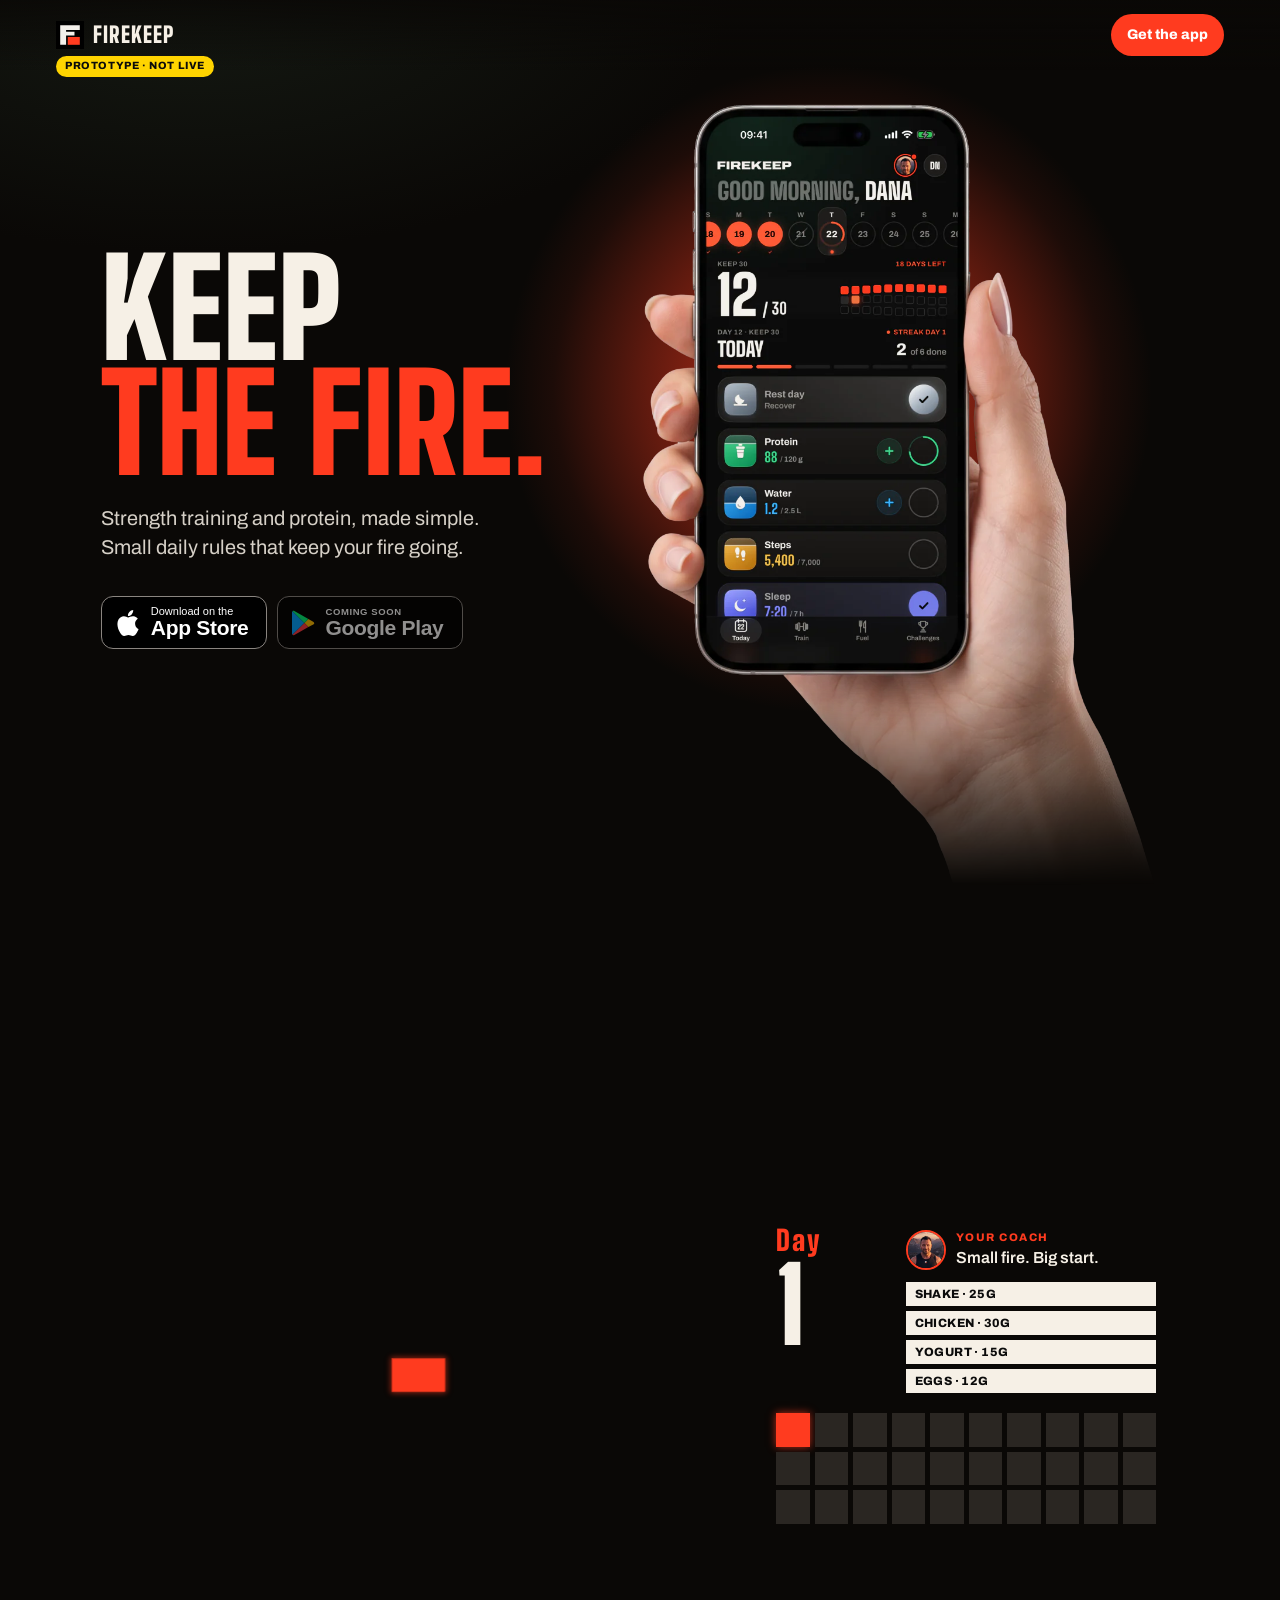
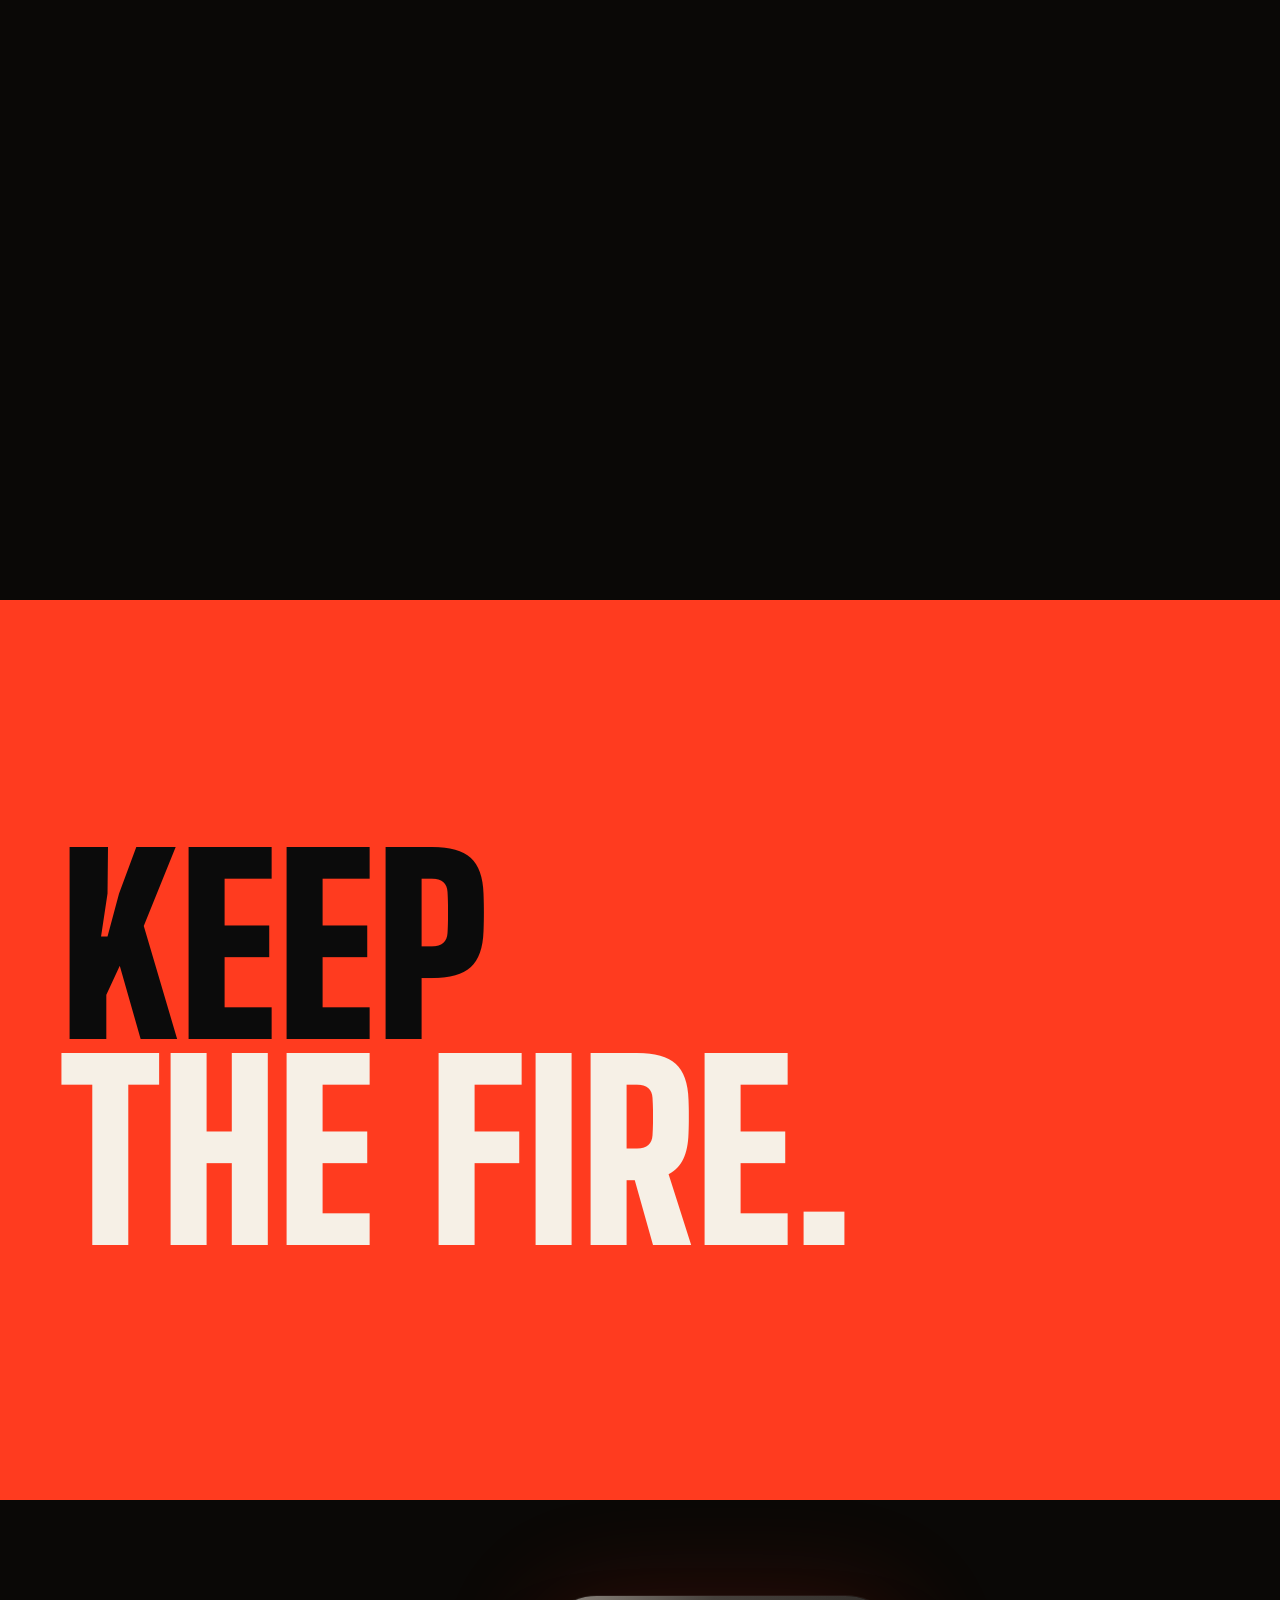
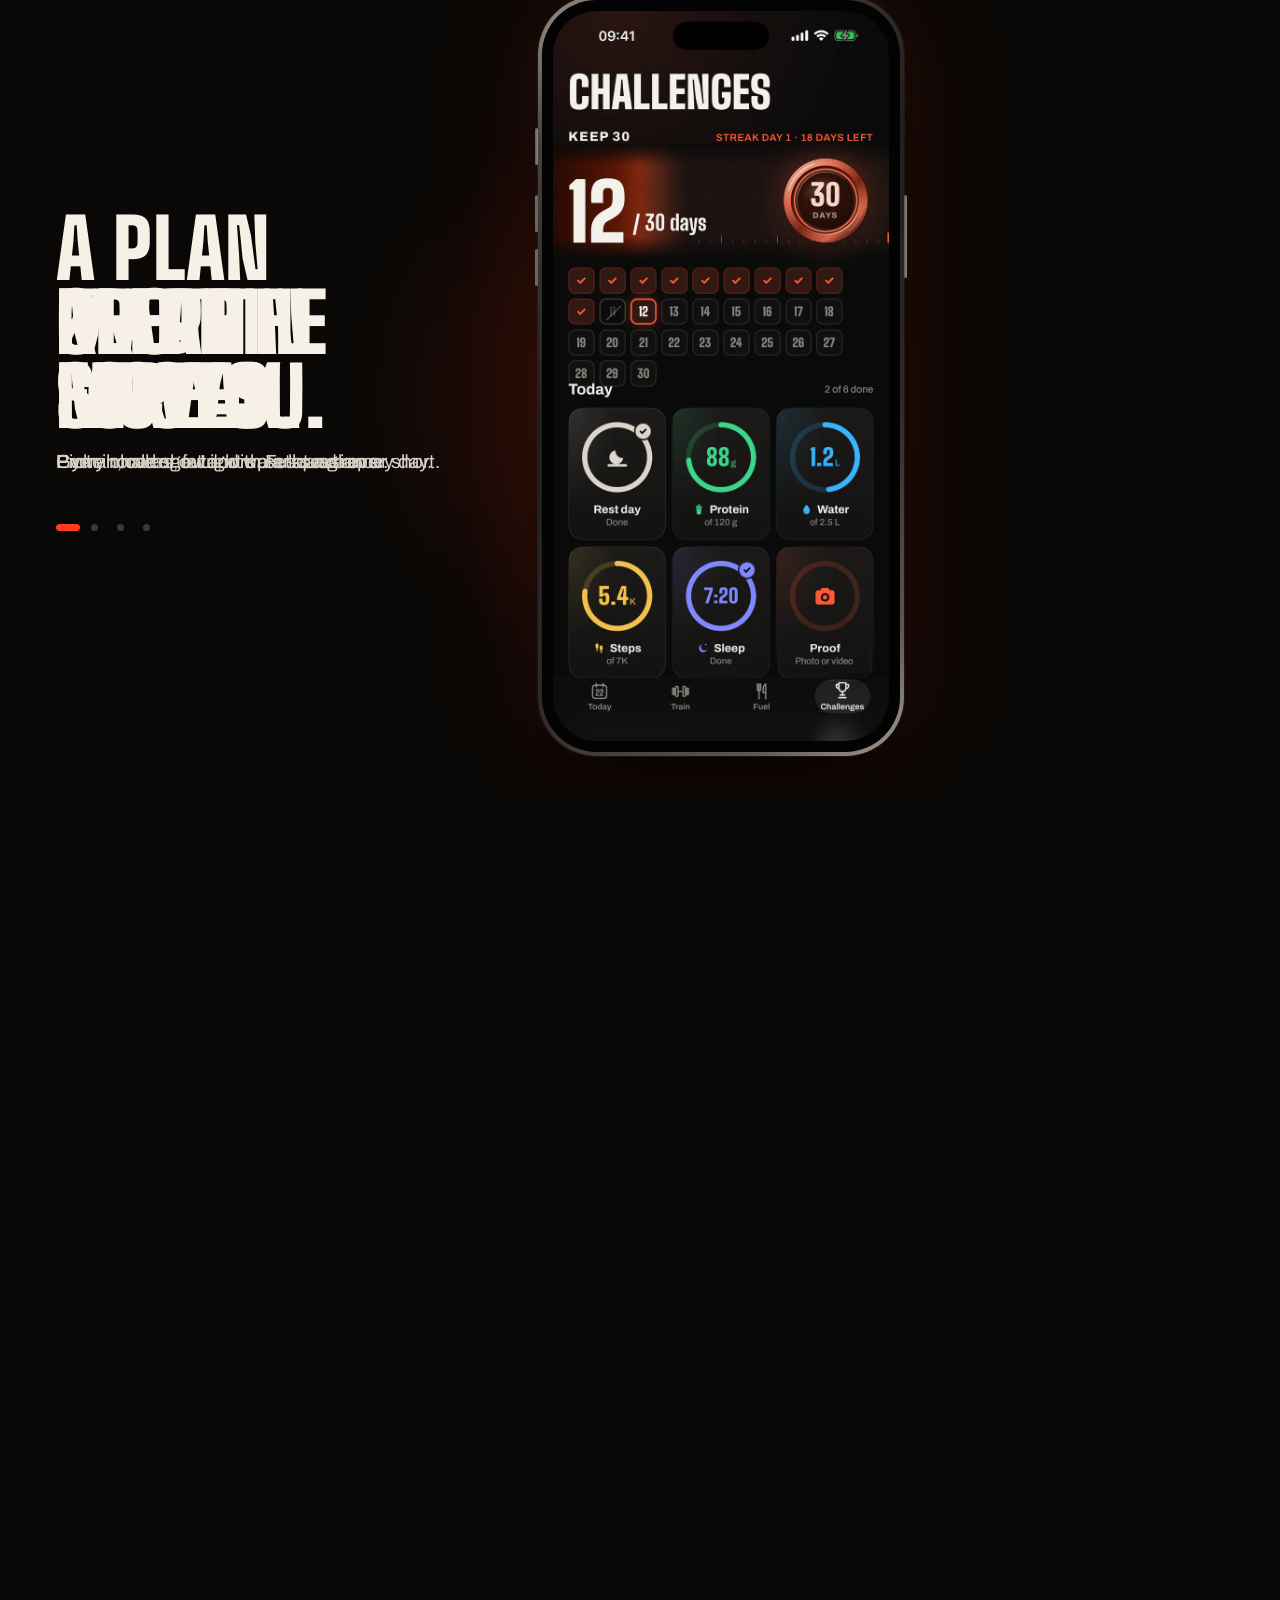
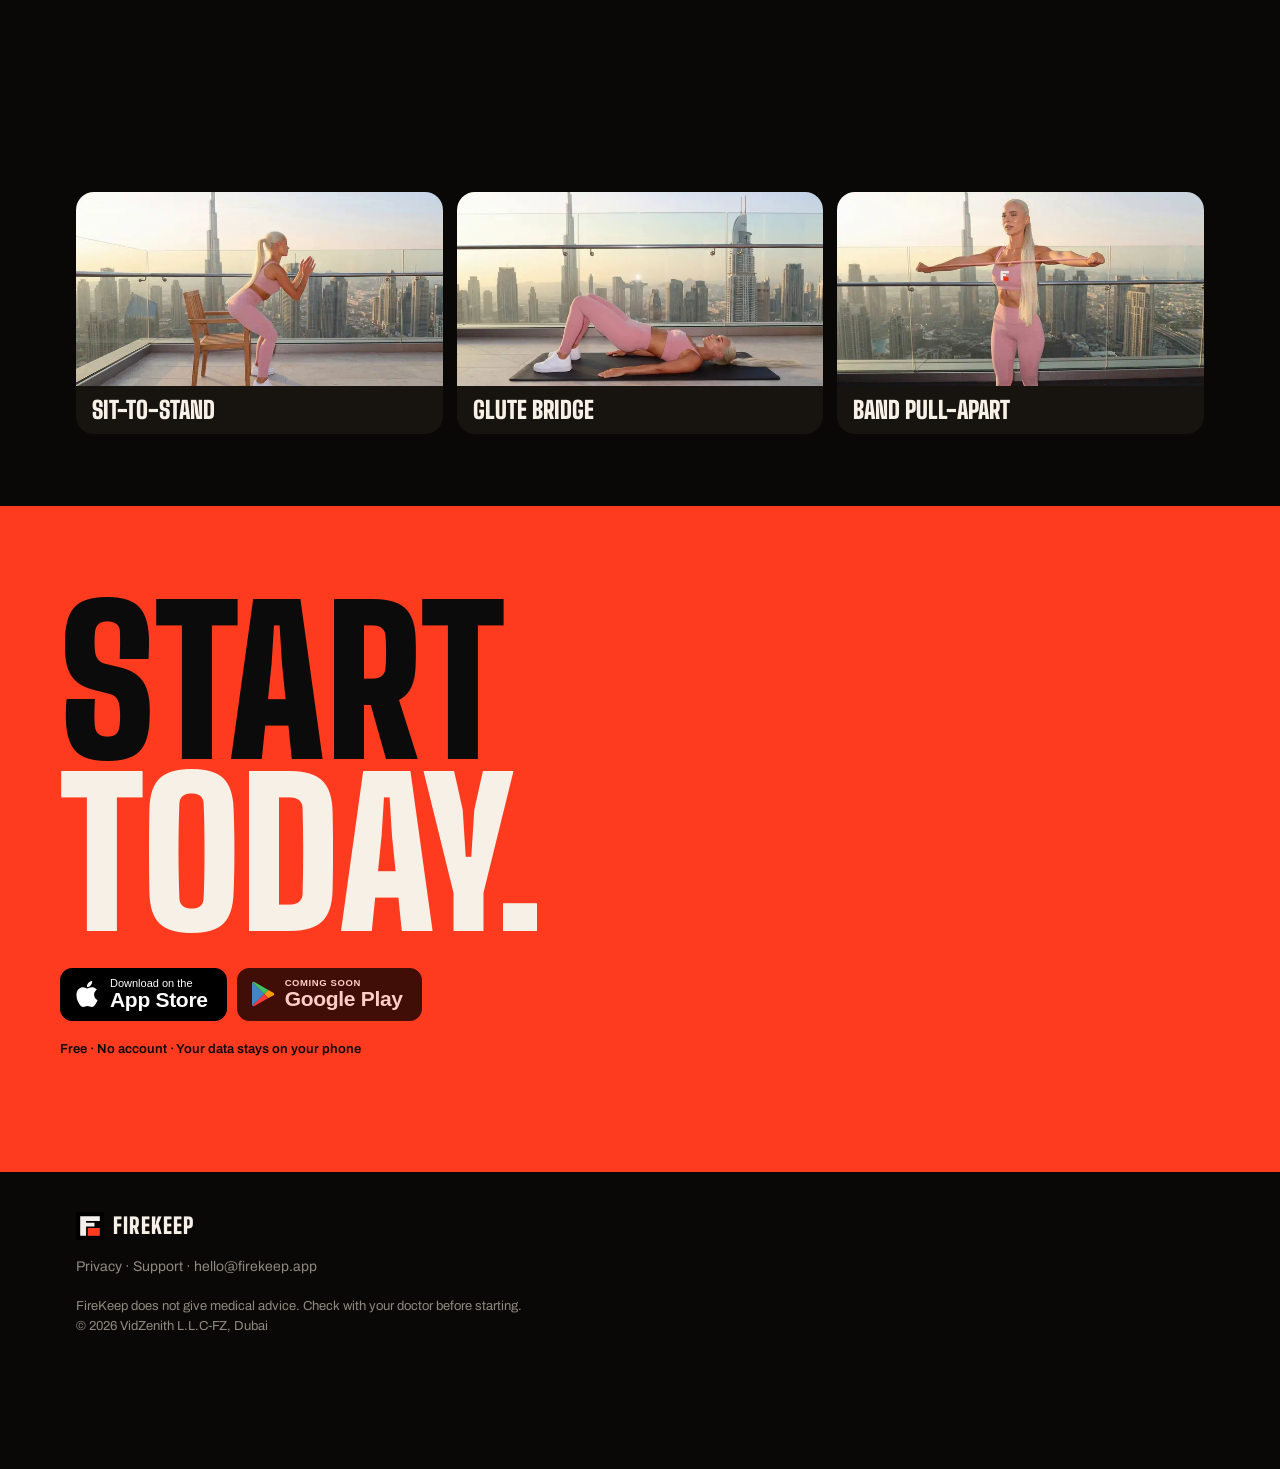
==== commit ff48ed97: "Preview /new/: review fixes (screen centred in frame, label back, sharper hero, clips, fonts) Co-Aut" ====
--- a/new/index.html
+++ b/new/index.html
@@ -10,6 +10,7 @@
 <link rel="stylesheet" href="styles.css">
 </head>
 <body>
+<div class="proto">Prototype · not live</div>
 
 <header class="nav">
   <a class="wm" href="#top" aria-label="FireKeep home"><svg viewBox="0 0 100 100" aria-hidden="true"><rect width="100" height="100" fill="#000"/><path d="M15 15h70v17H36v6h30v14H36v33H15z" fill="#f3f0eb"/><rect x="42" y="57" width="43" height="28" fill="#ff3b1f"/></svg><span>FIREKEEP</span></a>
@@ -25,7 +26,7 @@
   <!-- transparent cut-out (hand + iPhone + wrist). --phone-x / --phone-y in styles.css = where the phone's centre sits in this image -->
   <figure class="hand">
     <div class="glow" aria-hidden="true"></div>
-    <img src="assets/img/app/hero-hand.webp" alt="A hand holding an iPhone with the FireKeep Today screen" width="900" height="1600" fetchpriority="high">
+    <img src="assets/img/app/hero-hand.webp" srcset="assets/img/app/hero-hand.webp 935w, assets/img/app/hero-hand@2x.webp 1400w" sizes="(min-width:1000px) 600px, 110vw" alt="A hand holding an iPhone with the FireKeep Today screen" width="935" height="1600" fetchpriority="high">
   </figure>
   <div class="stores"><a class="badge" href="#get" data-store="ios" aria-label="Download on the App Store"><svg class="ap" viewBox="0 0 24 24" aria-hidden="true"><path d="M12.152 6.896c-.948 0-2.415-1.078-3.96-1.04-2.04.027-3.91 1.183-4.961 3.014-2.117 3.675-.546 9.103 1.519 12.09 1.013 1.454 2.208 3.09 3.792 3.039 1.52-.065 2.09-.987 3.935-.987 1.831 0 2.35.987 3.96.948 1.637-.026 2.676-1.48 3.676-2.948 1.156-1.688 1.636-3.325 1.662-3.415-.039-.013-3.182-1.221-3.22-4.857-.026-3.04 2.48-4.494 2.597-4.559-1.429-2.09-3.623-2.324-4.39-2.376-2-.156-3.675 1.09-4.61 1.09zM15.53 3.83c.843-1.012 1.4-2.427 1.245-3.83-1.207.052-2.662.805-3.532 1.818-.78.896-1.454 2.338-1.273 3.714 1.338.104 2.715-.688 3.559-1.701"/></svg><span><small>Download on the</small><b>App Store</b></span></a><span class="badge soon" data-store="android" aria-label="Google Play, coming soon"><svg class="gp" viewBox="0 0 24 26" aria-hidden="true"><path d="M1.5 1.2 13.4 13 1.5 24.8c-.3-.2-.5-.6-.5-1.1V2.3c0-.5.2-.9.5-1.1z" fill="#00a0ff"/><path d="M17.4 17 13.4 13l4-4 4.8 2.7c1.4.8 1.4 2 0 2.8z" fill="#ffbc00"/><path d="M17.4 17 13.4 13 1.5 24.8c.4.4 1.1.5 1.9.1z" fill="#ff3a44"/><path d="M17.4 9 3.4 1.1C2.6.7 1.9.8 1.5 1.2L13.4 13z" fill="#00f076"/></svg><span><small>Coming soon</small><b>Google Play</b></span></span></div>
 </section>
@@ -46,7 +47,7 @@
         <div class="dayrow">
           <div class="day"><small>Day</small><span class="num">1</span></div>
           <div class="side">
-            <p class="line"><img src="assets/img/people/coach.webp" alt=""><span><small>Your coach</small><span class="txt"></span></span></p>
+            <p class="line"><img src="assets/img/people/coach-avatar.webp" alt="" width="40" height="40"><span><small>Your coach</small><span class="txt"></span></span></p>
             <div class="blocks" aria-hidden="true"><i>Shake · 25g</i><i>Chicken · 30g</i><i>Yogurt · 15g</i><i>Eggs · 12g</i></div>
           </div>
         </div>
@@ -62,15 +63,11 @@
 </section>
 
 <!-- 4 THE APP: one phone stays pinned while you scroll; each step swaps the screen and the caption.
-     Review hook: #app=1..5 jumps to a step. Reduced motion: a plain list. -->
+     Review hook: #app=1..4 jumps to a step. Reduced motion: a plain list. -->
 <section class="tour" id="app" aria-label="The app">
   <div class="tour-stage">
     <div class="bezel" aria-hidden="true"></div>
     <article class="step on">
-      <div class="cap"><h3>Your day, lit&nbsp;up.</h3><p>Small daily rules. Tick them off one by one.</p></div>
-      <div class="scr"><img src="assets/img/app/hero-today.webp" alt="Today screen: your daily rules for training, protein, water, steps and sleep" width="720" height="1564" loading="lazy"></div>
-    </article>
-    <article class="step">
       <div class="cap"><h3>Keep the streak.</h3><p>Pick a challenge. Light up a square every day.</p></div>
       <div class="scr"><img src="assets/img/app/tour-challenges.webp" alt="Challenges screen: your streak, one square for each day" width="720" height="1564" loading="lazy"></div>
     </article>
@@ -83,19 +80,20 @@
       <div class="scr"><img src="assets/img/app/tour-train.webp" alt="Train screen: this week's plan, with gym, home and outdoor options" width="720" height="1564" loading="lazy"></div>
     </article>
     <article class="step">
-      <div class="cap"><h3>Protein, made simple.</h3><p>Protein, carbs, fat and water at a glance.</p></div>
+      <div class="cap"><h3>Protein first.</h3><p>Protein, carbs, fat and water at a glance.</p></div>
       <div class="scr"><img src="assets/img/app/tour-fuel.webp" alt="Fuel screen: protein, carbs, fat and water for today" width="720" height="1564" loading="lazy"></div>
     </article>
-    <div class="dots" role="group" aria-label="App tour steps"><button type="button" aria-label="Today" aria-current="step"></button><button type="button" aria-label="Challenges"></button><button type="button" aria-label="Workout"></button><button type="button" aria-label="Train"></button><button type="button" aria-label="Fuel"></button></div>
+    <div class="dots" role="group" aria-label="App tour steps"><button type="button" aria-label="Challenges" aria-current="step"></button><button type="button" aria-label="Workout"></button><button type="button" aria-label="Train"></button><button type="button" aria-label="Fuel"></button></div>
   </div>
 </section>
 
 <!-- 5 MOVES -->
 <section class="sec moves" aria-label="Moves">
+  <!-- the app's own move clips (looping, silent); a still frame mid-move when Reduce Motion is on -->
   <div class="cards">
-    <figure><img src="assets/img/clips/slot-sit-to-stand.webp" alt="Sit-to-stand" loading="lazy"><figcaption>Sit-to-stand</figcaption></figure>
-    <figure><img src="assets/img/clips/slot-glute-bridge.webp" alt="Glute bridge" loading="lazy"><figcaption>Glute bridge</figcaption></figure>
-    <figure><img src="assets/img/clips/slot-band-pull-apart.webp" alt="Band pull-apart" loading="lazy"><figcaption>Band pull-apart</figcaption></figure>
+    <figure><picture><source media="(prefers-reduced-motion: reduce)" srcset="assets/img/clips/move-sit-to-stand-still.webp"><img src="assets/img/clips/move-sit-to-stand.webp" alt="Sit-to-stand: sitting down to a chair and standing back up" width="720" height="380" loading="lazy"></picture><figcaption>Sit-to-stand</figcaption></figure>
+    <figure><picture><source media="(prefers-reduced-motion: reduce)" srcset="assets/img/clips/move-glute-bridge-still.webp"><img src="assets/img/clips/move-glute-bridge.webp" alt="Glute bridge: lying on a mat, lifting the hips" width="720" height="380" loading="lazy"></picture><figcaption>Glute bridge</figcaption></figure>
+    <figure><picture><source media="(prefers-reduced-motion: reduce)" srcset="assets/img/clips/move-band-pull-apart-still.webp"><img src="assets/img/clips/move-band-pull-apart.webp" alt="Band pull-apart: arms wide, pulling a band across the chest" width="720" height="380" loading="lazy"></picture><figcaption>Band pull-apart</figcaption></figure>
   </div>
 </section>
 
--- a/new/styles.css
+++ b/new/styles.css
@@ -1,8 +1,7 @@
-@font-face{font-family:"Big Shoulders";src:url(assets/fonts/BigShouldersDisplay_900Black.ttf) format("truetype");font-weight:900;font-display:swap}
-@font-face{font-family:"Big Shoulders";src:url(assets/fonts/BigShouldersDisplay_800ExtraBold.ttf) format("truetype");font-weight:800;font-display:swap}
-@font-face{font-family:Archivo;src:url(assets/fonts/Archivo_400Regular.ttf) format("truetype");font-weight:400;font-display:swap}
-@font-face{font-family:Archivo;src:url(assets/fonts/Archivo_600SemiBold.ttf) format("truetype");font-weight:600;font-display:swap}
-@font-face{font-family:Archivo;src:url(assets/fonts/Archivo_800ExtraBold.ttf) format("truetype");font-weight:800;font-display:swap}
+@font-face{font-family:"Big Shoulders";src:url(assets/fonts/BigShouldersDisplay_900Black.woff2) format("woff2"),url(assets/fonts/BigShouldersDisplay_900Black.ttf) format("truetype");font-weight:900;font-display:swap}
+@font-face{font-family:Archivo;src:url(assets/fonts/Archivo_400Regular.woff2) format("woff2"),url(assets/fonts/Archivo_400Regular.ttf) format("truetype");font-weight:400;font-display:swap}
+@font-face{font-family:Archivo;src:url(assets/fonts/Archivo_600SemiBold.woff2) format("woff2"),url(assets/fonts/Archivo_600SemiBold.ttf) format("truetype");font-weight:600;font-display:swap}
+@font-face{font-family:Archivo;src:url(assets/fonts/Archivo_800ExtraBold.woff2) format("woff2"),url(assets/fonts/Archivo_800ExtraBold.ttf) format("truetype");font-weight:800;font-display:swap}
 
 :root{
   --coal:#0b0b0b;--coal2:#17140f;--ink:#0a0806;--bone:#f6f0e6;--oat:#efe5d3;--heat:#ff3b1f;--muted:#b9b2a8;
@@ -23,6 +22,7 @@
 .nav.solid{background:rgba(10,8,6,.88);-webkit-backdrop-filter:blur(12px);backdrop-filter:blur(12px)}
 .wm{display:flex;align-items:center;gap:9px;text-decoration:none;font:900 22px/1 var(--display);letter-spacing:1px}
 .wm svg{width:28px;height:28px}
+.proto{position:fixed;top:calc(max(14px,env(safe-area-inset-top)) + 42px);left:var(--gut);z-index:60;background:#ffd400;color:#0b0b0b;font:800 10.5px/1 var(--body);letter-spacing:.6px;text-transform:uppercase;padding:5px 9px;border-radius:999px;pointer-events:none;white-space:nowrap}
 .pill{background:var(--heat);color:#fff;text-decoration:none;font-weight:800;font-size:14px;padding:10px 16px;border-radius:999px;min-height:40px;display:inline-flex;align-items:center}
 
 /* store badges: App Store live, Google Play coming soon */
@@ -40,7 +40,7 @@
 
 /* hero: headline, what the app does, a hand holding the phone (wrist runs off the bottom), store badges.
    --phone-x / --phone-y: the phone's centre inside hero-hand.webp (0-1), so the phone itself sits centred. */
-.hero{--phone-x:.35;--phone-y:.31;--bleed:150px;position:relative;height:100svh;min-height:640px;max-height:1080px;display:flex;flex-direction:column;align-items:center;text-align:center;padding:80px var(--gut) 24px;overflow:hidden;
+.hero{--phone-x:.35;--phone-y:.31;--bleed:150px;position:relative;height:100svh;min-height:640px;max-height:1080px;display:flex;flex-direction:column;align-items:center;text-align:center;padding:88px var(--gut) 24px;overflow:hidden;
   background:radial-gradient(60% 40% at 15% 0%,rgba(31,42,31,.5),transparent 70%)}
 .hero h1{position:relative;z-index:2;font-size:clamp(54px,15vw,150px)}
 .lede{position:relative;z-index:2;max-width:24em;margin:12px auto 0;font-size:16px;line-height:1.45;color:#d6d0c7;text-wrap:balance}
@@ -86,22 +86,23 @@
 
 /* the app: one phone stays pinned, each step wipes in the next screen and swaps the caption.
    --S = screen width; the bezel and the screens share one grid cell, so they line up without absolute positioning. */
-.tour{--S:min(calc((100svh - 290px)/2.2),76vw,330px);--b:calc(var(--S)*.032);--ti:max(2px,calc(var(--S)*.012));--r:calc(var(--S)*.13);position:relative;height:460svh}
+.tour{--S:min(calc((100svh - 298px)/2.2),76vw,330px);--b:calc(var(--S)*.032);--ti:max(2px,calc(var(--S)*.012));--r:calc(var(--S)*.13);position:relative;height:380svh}
 .tour-stage{position:sticky;top:0;height:100svh;overflow:hidden;display:grid;justify-items:center;align-content:center;row-gap:14px;
-  grid-template-areas:"cap" "dots" "phone";padding:72px var(--gut) 18px;
+  grid-template-areas:"cap" "dots" "phone";padding:80px var(--gut) 18px;
   background:radial-gradient(45% 38% at 50% 64%,rgba(255,59,31,.16),transparent 72%)}
 .step{display:contents}
-.cap{grid-area:cap;align-self:end;text-align:center;width:min(100%,24em);opacity:0;transform:translateY(14px);transition:opacity .3s ease,transform .45s cubic-bezier(.2,.7,.2,1)}
-.step.on .cap{opacity:1;transform:none;transition-delay:.12s}
+.cap{grid-area:cap;align-self:end;text-align:center;width:min(100%,24em);opacity:0;transform:translateY(-10px);transition:opacity .15s ease,transform .25s ease}
+.step:not(.on):not(.past) .cap{transform:translateY(14px)}
+.step.on .cap{opacity:1;transform:none;transition:opacity .3s ease .18s,transform .45s cubic-bezier(.2,.7,.2,1) .18s}
 .cap h3{margin:0;font:900 44px/.9 var(--display);text-transform:uppercase;letter-spacing:.2px;text-wrap:balance}
 .cap p{margin:8px 0 0;font-size:15px;line-height:1.4;color:#d6d0c7;text-wrap:pretty}
-.bezel{grid-area:phone;position:relative;box-sizing:content-box;width:calc(var(--S) + 2*var(--b));height:calc(var(--S)*2.1727 + 2*var(--b));border:var(--ti) solid transparent;border-radius:calc(var(--r) + var(--b) + var(--ti));
+.bezel{grid-area:phone;place-self:center;position:relative;box-sizing:content-box;width:calc(var(--S) + 2*var(--b));height:calc(var(--S)*2.1727 + 2*var(--b));border:var(--ti) solid transparent;border-radius:calc(var(--r) + var(--b) + var(--ti));
   background:linear-gradient(#030303,#030303) padding-box,linear-gradient(140deg,#9a938b 0%,#46413c 14%,#211f1d 40%,#2c2926 66%,#5e5852 88%,#a39c94 100%) border-box;
   box-shadow:0 0 0 1px rgba(255,255,255,.06),0 50px 90px -30px rgba(0,0,0,.9),0 0 110px rgba(255,59,31,.16)}
 .bezel::before,.bezel::after{content:"";position:absolute;width:3px;border-radius:2px;background:linear-gradient(90deg,#5e5852,#8f8881)}
 .bezel::before{right:100%;margin-right:var(--ti);top:17%;height:5%;box-shadow:0 calc(var(--S)*.2) 0 #6c665f,0 calc(var(--S)*.36) 0 #6c665f}
 .bezel::after{left:100%;margin-left:var(--ti);top:26%;height:11%}
-.scr{grid-area:phone;z-index:1;width:var(--S);aspect-ratio:1320/2868;overflow:hidden;border-radius:var(--r);clip-path:inset(100% 0 0 0 round var(--r));transition:clip-path .7s cubic-bezier(.65,0,.25,1)}
+.scr{grid-area:phone;place-self:center;z-index:1;width:var(--S);aspect-ratio:1320/2868;overflow:hidden;border-radius:var(--r);clip-path:inset(100% 0 0 0 round var(--r));transition:clip-path .7s cubic-bezier(.65,0,.25,1)}
 .scr img{width:100%;height:100%;object-fit:cover;transform:translateY(7%);transition:transform .8s cubic-bezier(.2,.7,.2,1)}
 .step.on .scr,.step.past .scr{clip-path:inset(0 0 0 0 round var(--r))}
 .step.on .scr img,.step.past .scr img{transform:none}
@@ -115,7 +116,8 @@
 .sec{padding:72px var(--gut);max-width:1240px;margin:0 auto}
 .cards{display:grid;gap:14px}
 .cards figure{margin:0;background:var(--coal2);border-radius:18px;overflow:hidden}
-.cards img{width:100%;aspect-ratio:720/380;object-fit:cover}
+.cards picture{display:block}
+.cards img{width:100%;height:auto;aspect-ratio:720/380;object-fit:cover}
 .cards figcaption{padding:12px 16px;font:900 24px/1 var(--display);text-transform:uppercase}
 
 .final{background:var(--heat);color:var(--coal);padding:90px var(--gut) 100px}
@@ -133,6 +135,15 @@
 
 .sticky-cta{position:fixed;left:12px;right:12px;bottom:max(12px,env(safe-area-inset-bottom));z-index:55;display:flex;justify-content:center;background:rgba(11,11,11,.94);border:1px solid #2a2825;border-radius:16px;padding:8px;transform:translateY(140%);transition:transform .35s ease}
 .sticky-cta.show{transform:none}
+
+/* short phone screens (Safari with toolbars, iPhone SE): smaller headline, no caption line, bigger phone */
+@media (max-width:899px) and (max-height:760px){
+  .tour{--S:min(calc((100svh - 215px)/2.2),76vw,330px)}
+  .tour-stage{padding-top:78px}
+  .cap h3{font-size:36px}
+  .cap p{display:none}
+}
+@media (max-width:899px) and (max-height:600px){.hero{min-height:520px}}
 .sticky-cta .stores{flex-wrap:nowrap;gap:8px;justify-content:center}
 
 /* desktop */
@@ -153,11 +164,10 @@
   .cap p{margin-top:16px;font-size:19px}
   .dots{justify-self:end;width:min(100%,470px);margin-top:26px;margin-left:-8px}
   .cards{grid-template-columns:repeat(3,1fr)}
-  .qr{display:flex}
 }
 /* wide screens: text on the left, the hand on the right, both hugging the centre line */
-@media (min-width:1000px) and (min-height:560px){
-  .hero{--bleed:0px;display:grid;grid-template-columns:minmax(0,1fr) minmax(0,1fr);grid-template-rows:1fr auto auto auto 1fr;
+@media (min-width:1000px) and (min-height:560px) and (min-aspect-ratio:5/4){
+  .hero{--bleed:0px;--hh:min(104svh,90vw);display:grid;grid-template-columns:minmax(0,1fr) minmax(0,1fr);grid-template-rows:1fr auto auto auto 1fr;
     grid-template-areas:". hand" "h1 hand" "lede hand" "stores hand" ". hand";column-gap:3vw;justify-items:start;text-align:left;padding:0 var(--gut);max-height:none}
   .hero h1,.lede,.hero .stores{justify-self:end;width:min(100%,520px)}
   .hero h1{grid-area:h1;font-size:min(150px,16vh,10.5vw)}
@@ -165,8 +175,8 @@
   .lede{grid-area:lede;max-width:none;margin:22px 0 0;font-size:20px;text-wrap:pretty}
   .hero .stores{grid-area:stores;justify-content:flex-start;margin-top:34px}
   .hand{grid-area:hand;align-self:stretch;height:auto;margin:0}
-  .hand img{top:11svh;left:30%;height:104svh}
-  .glow{top:calc(11svh + 104svh*var(--phone-y));left:30%;height:90svh}
+  .hand img{top:11svh;left:30%;height:var(--hh);-webkit-mask-image:linear-gradient(180deg,#000 62%,transparent 84%);mask-image:linear-gradient(180deg,#000 62%,transparent 84%)}
+  .glow{top:calc(11svh + var(--hh)*var(--phone-y));left:30%;height:calc(var(--hh)*.865)}
 }
 
 /* reduced motion: the story becomes a plain section */
@@ -175,11 +185,11 @@
   .glow{animation:none}
   .story{height:auto}
   .stage{position:relative;height:auto;min-height:100svh}
-  .tour{height:auto}
+  .tour{height:auto;--S:min(76vw,330px)}
   .tour-stage{position:relative;height:auto;display:flex;flex-direction:column;align-items:center;gap:72px;padding:88px var(--gut);background:none}
   .bezel,.dots{display:none}
   .step{display:flex;flex-direction:column;align-items:center;gap:22px}
-  .cap,.step.on .cap{opacity:1;transform:none;justify-self:auto;text-align:center;width:min(100%,24em)}
+  .cap,.step.on .cap,.step:not(.on):not(.past) .cap{opacity:1;transform:none;justify-self:auto;text-align:center;width:min(100%,24em)}
   .scr{box-sizing:content-box;aspect-ratio:auto;padding:var(--b);border:var(--ti) solid transparent;border-radius:calc(var(--r) + var(--b) + var(--ti));clip-path:none;
     background:linear-gradient(#030303,#030303) padding-box,linear-gradient(140deg,#9a938b,#2c2926 40%,#5e5852 88%,#a39c94) border-box;box-shadow:0 40px 80px -30px rgba(0,0,0,.9)}
   .scr img{height:auto;transform:none;border-radius:var(--r)}
